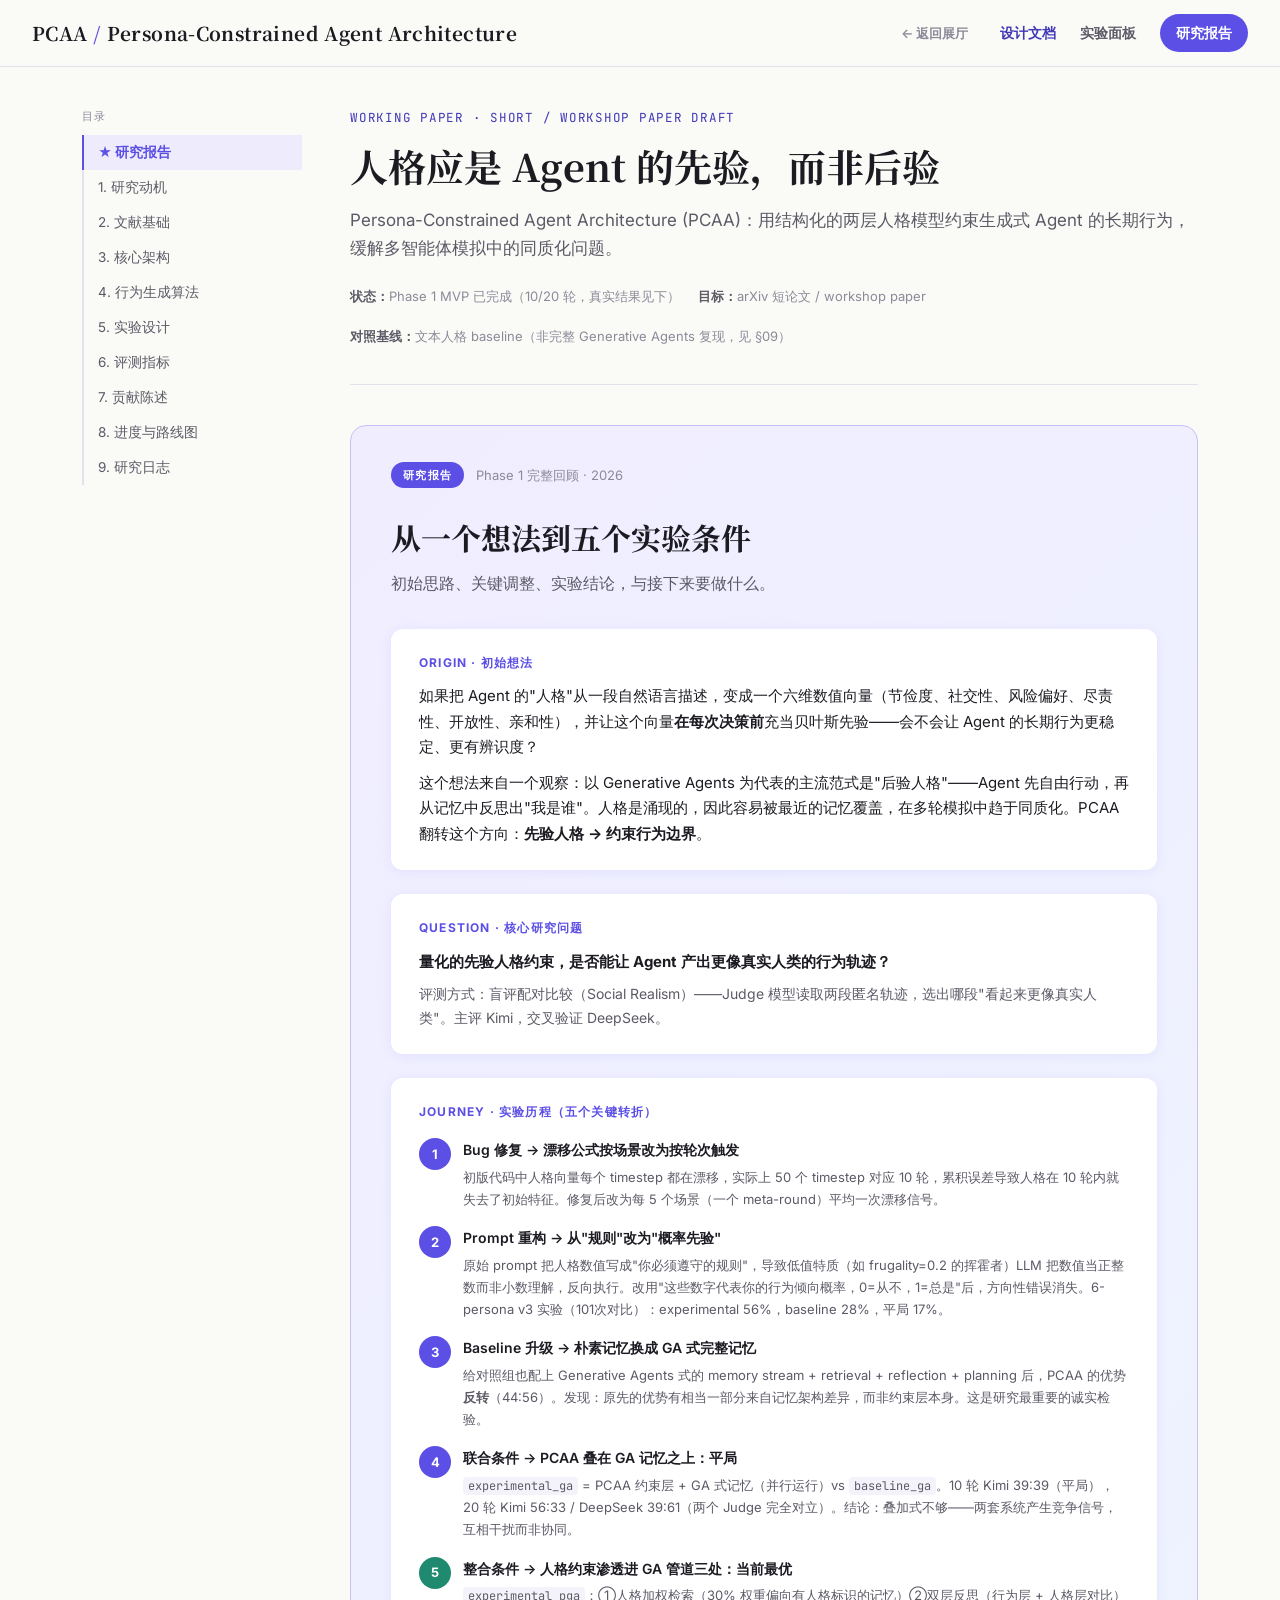
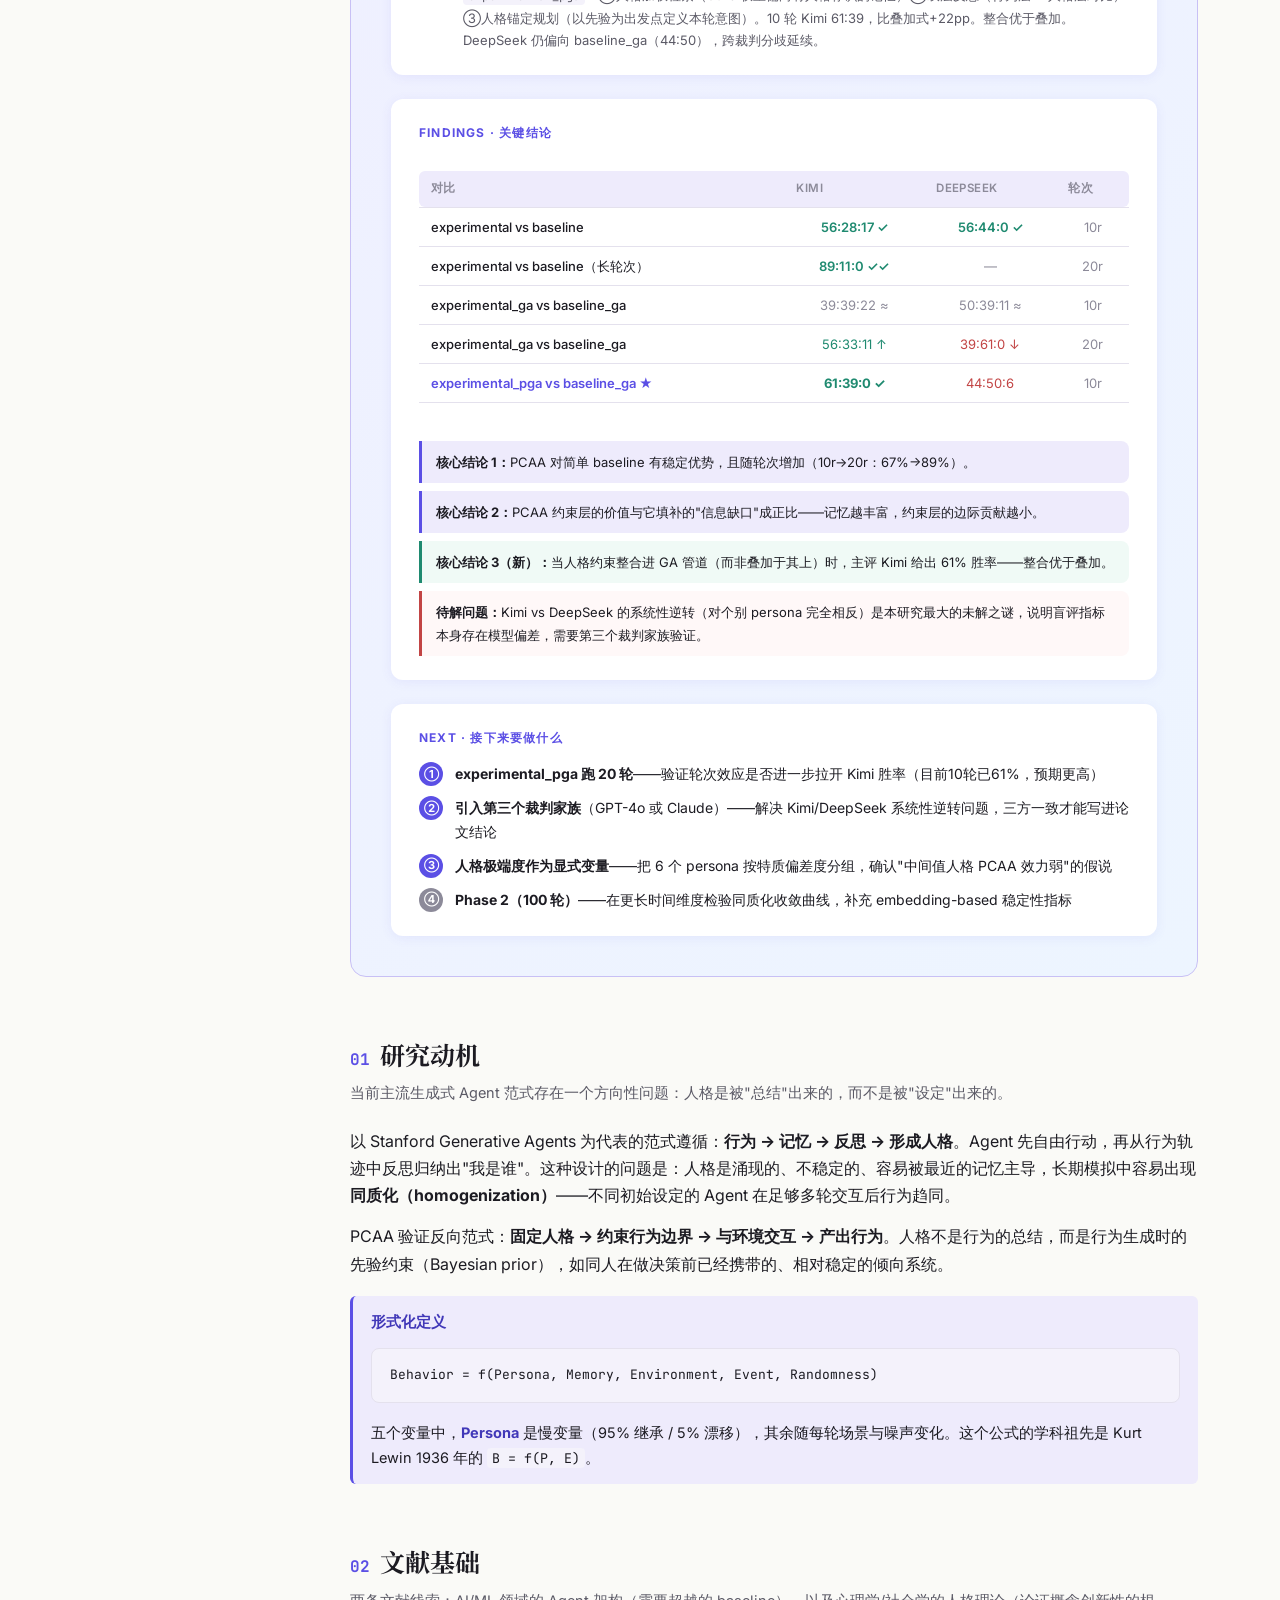
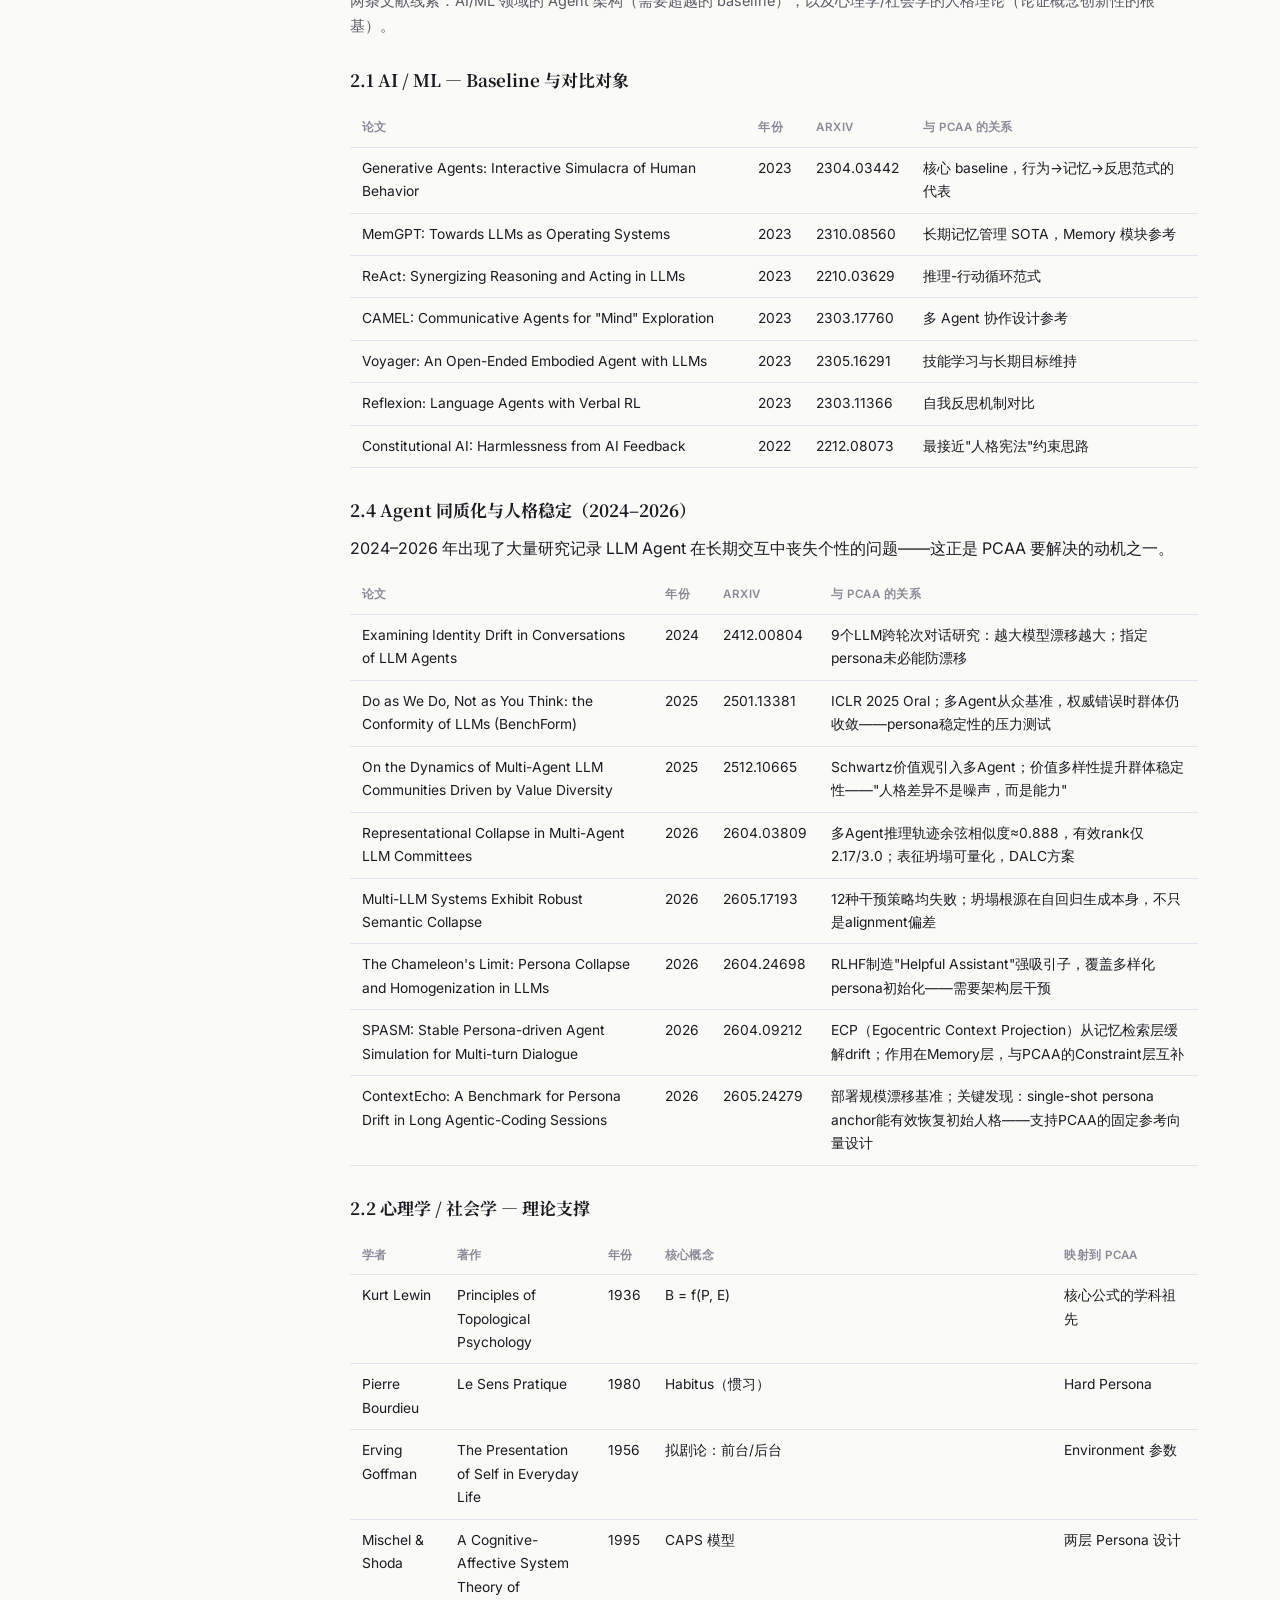
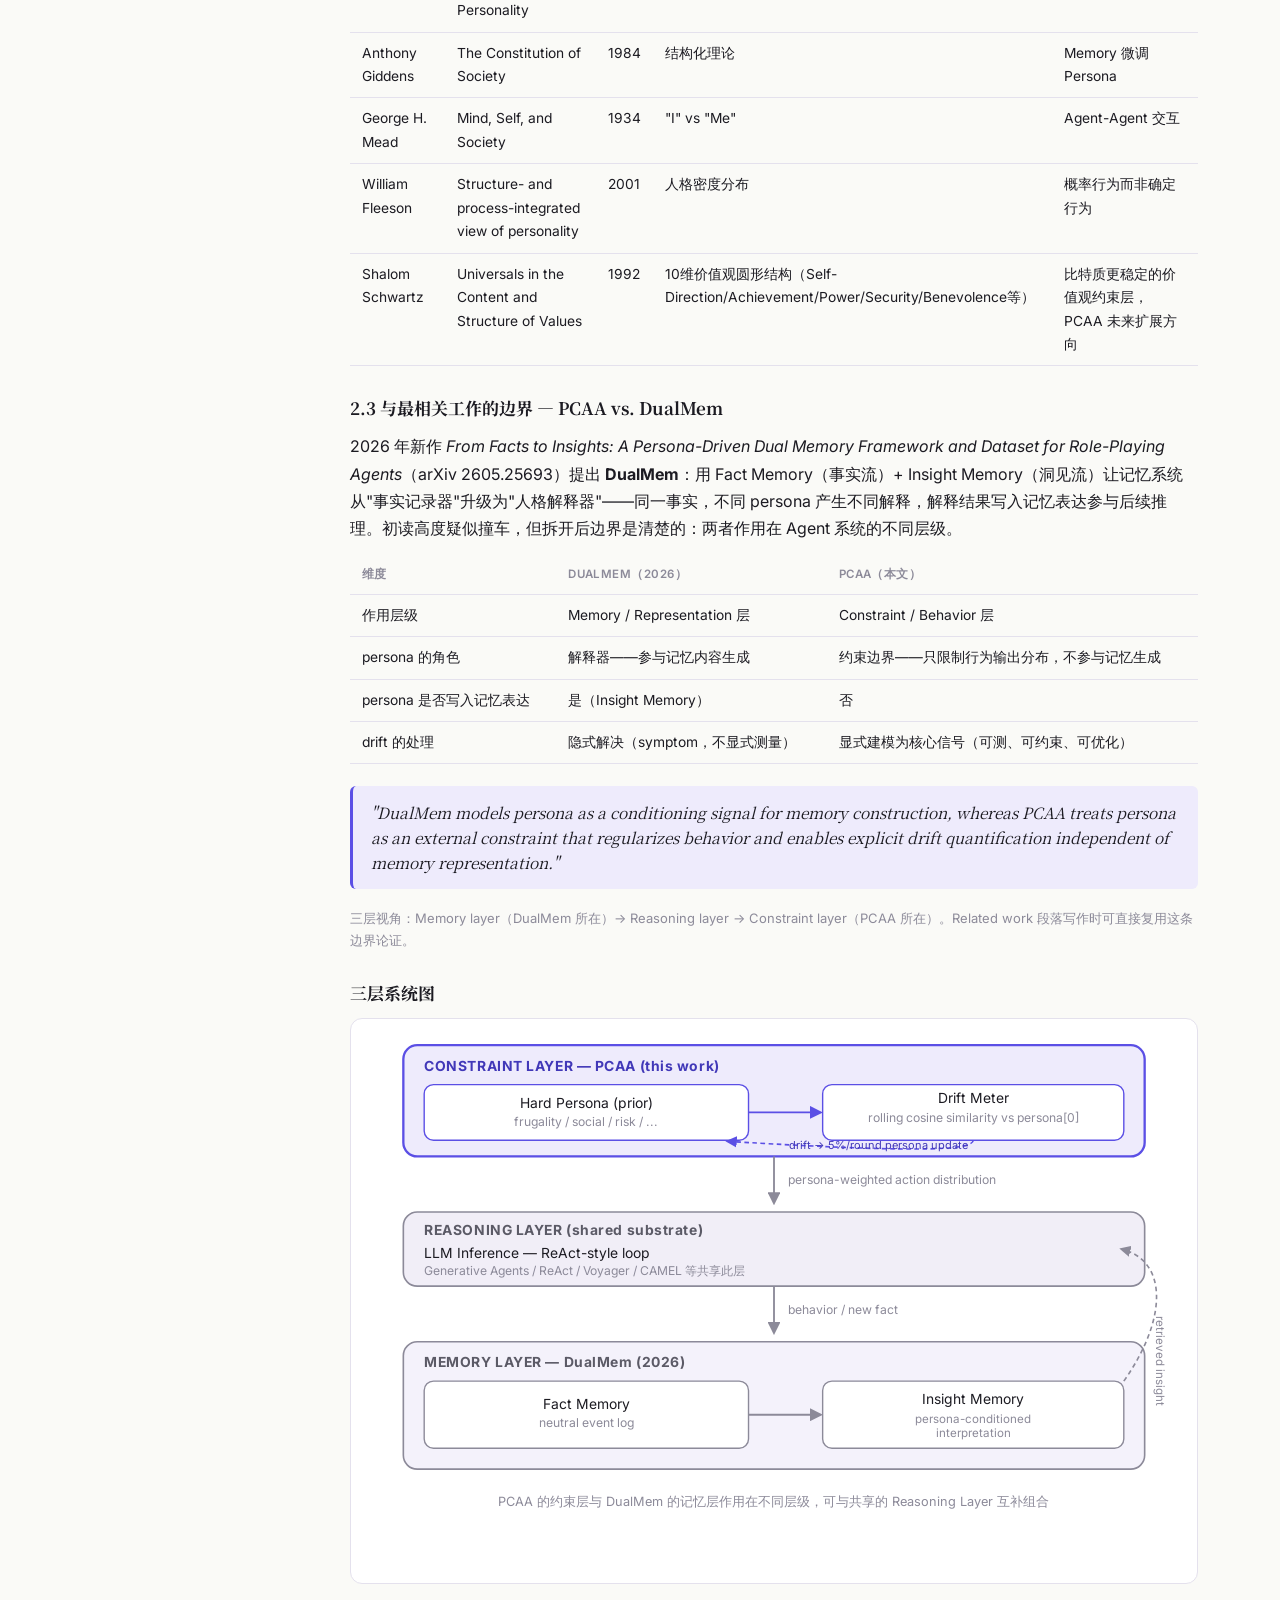
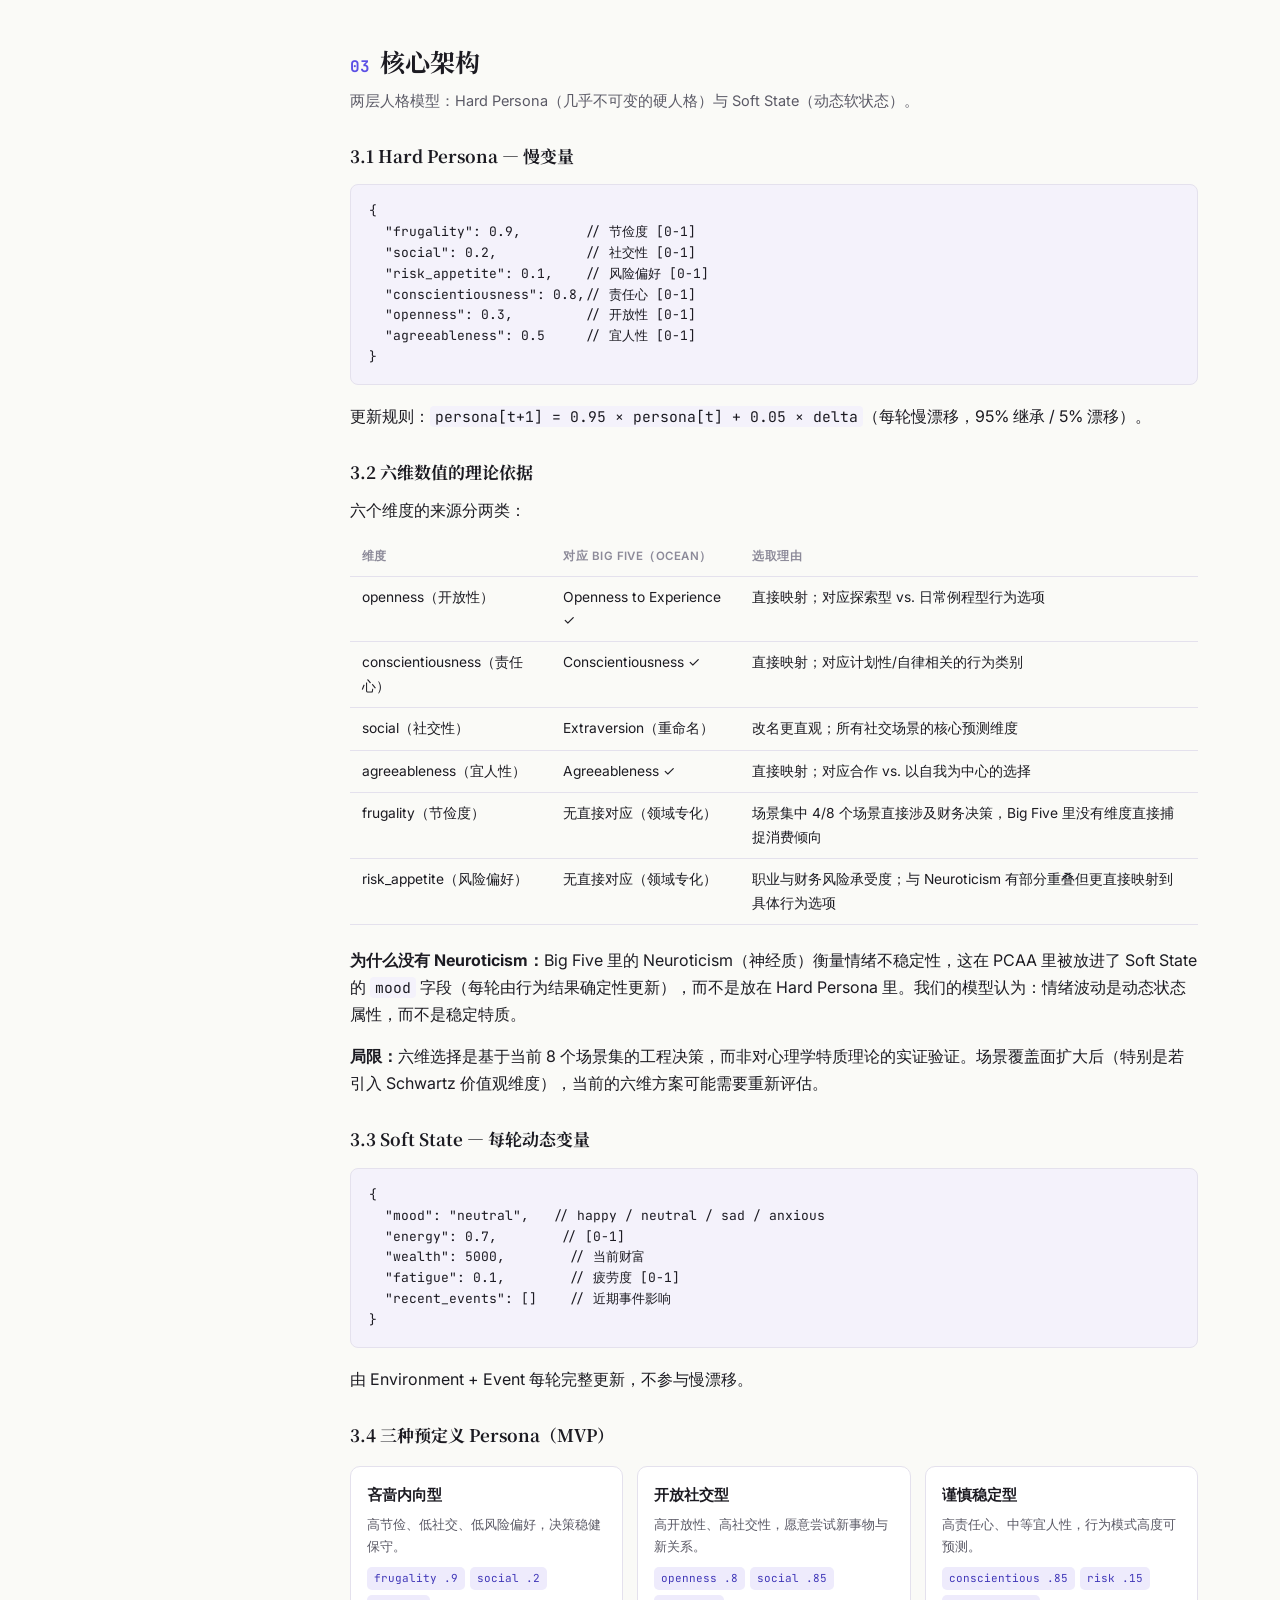
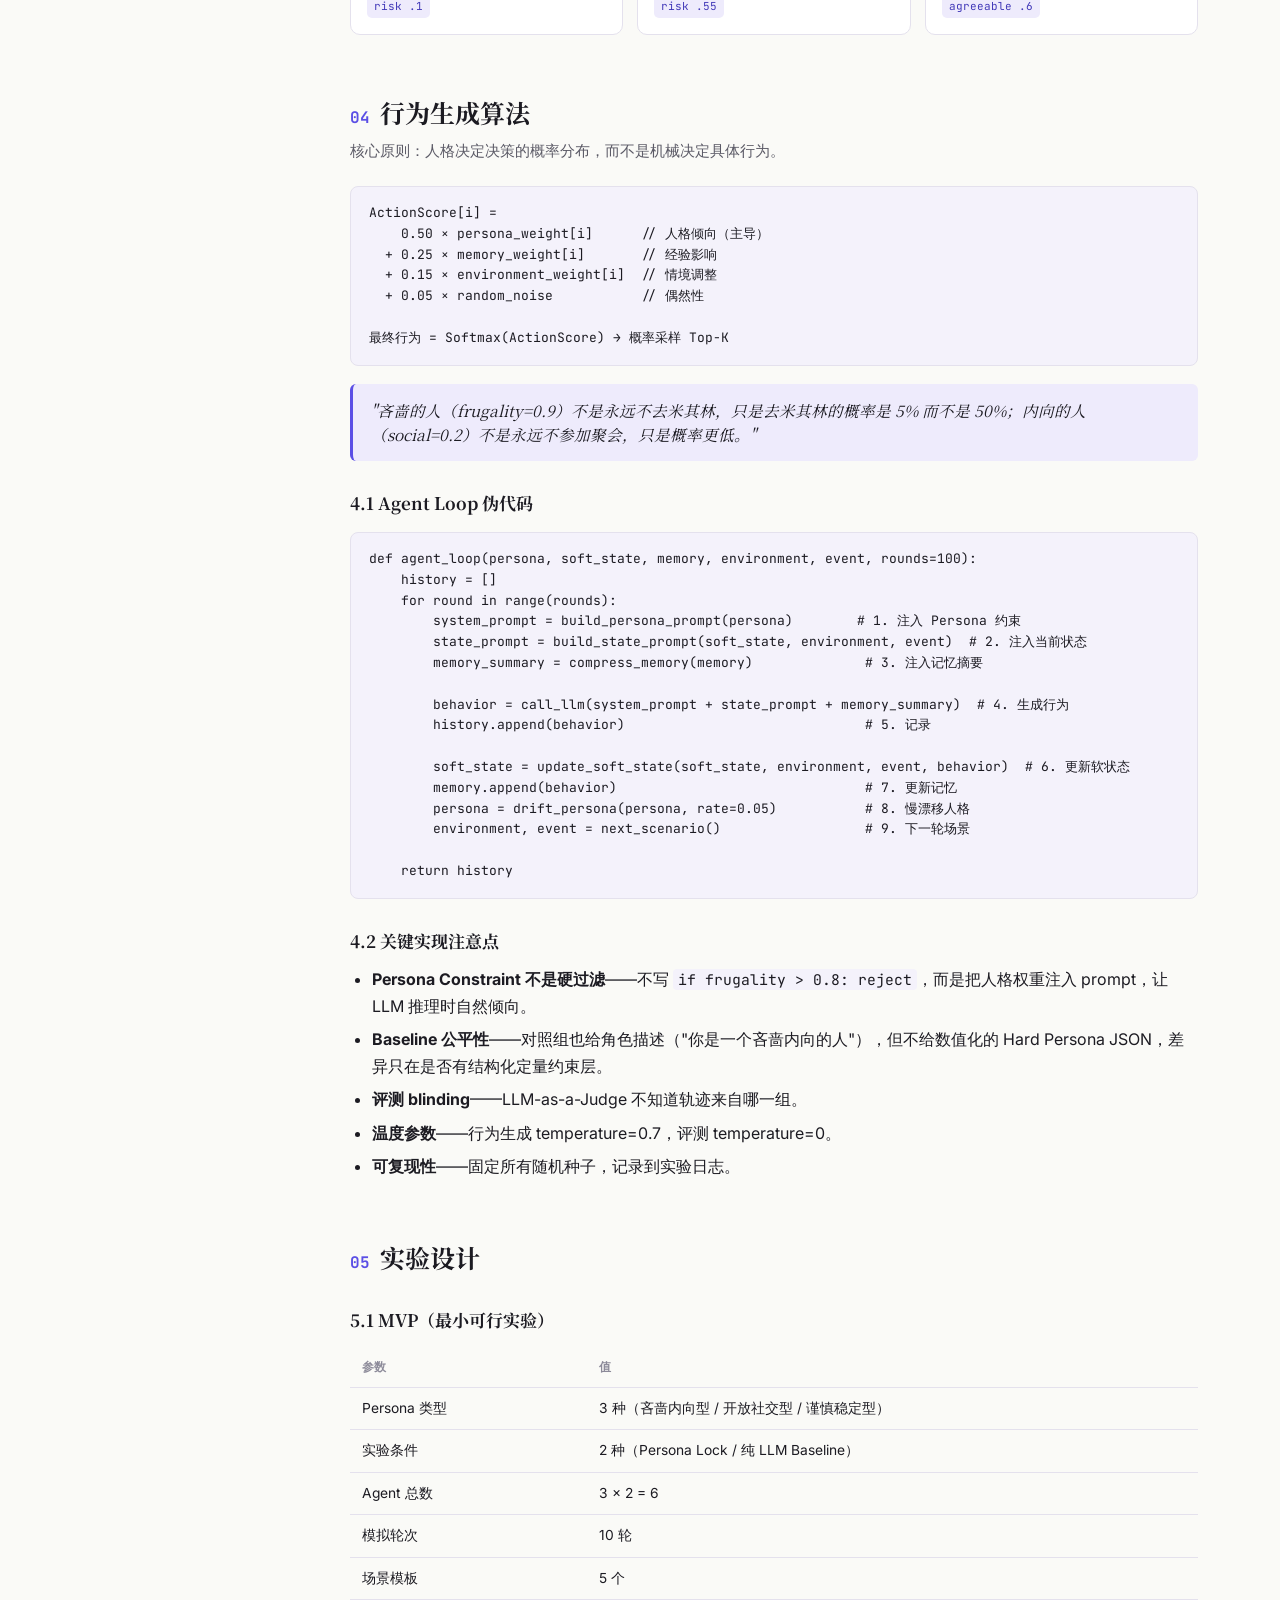
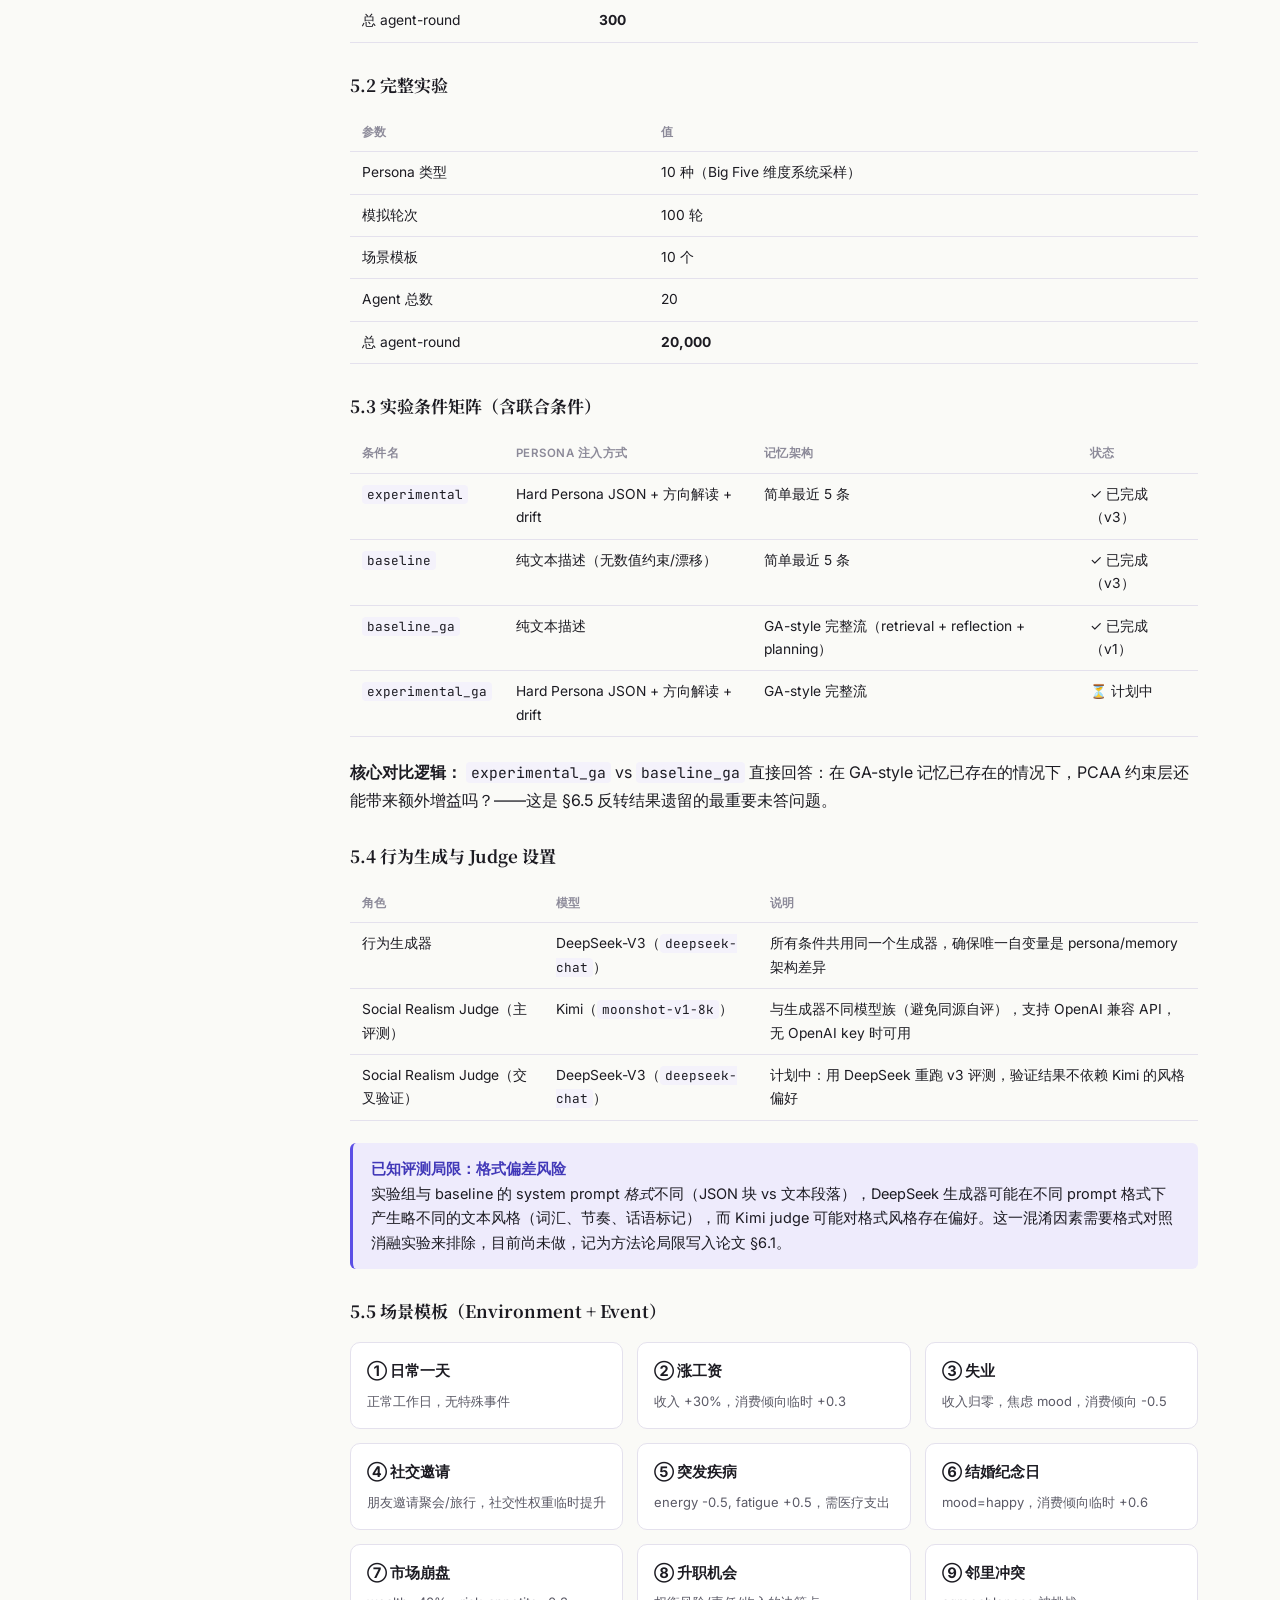
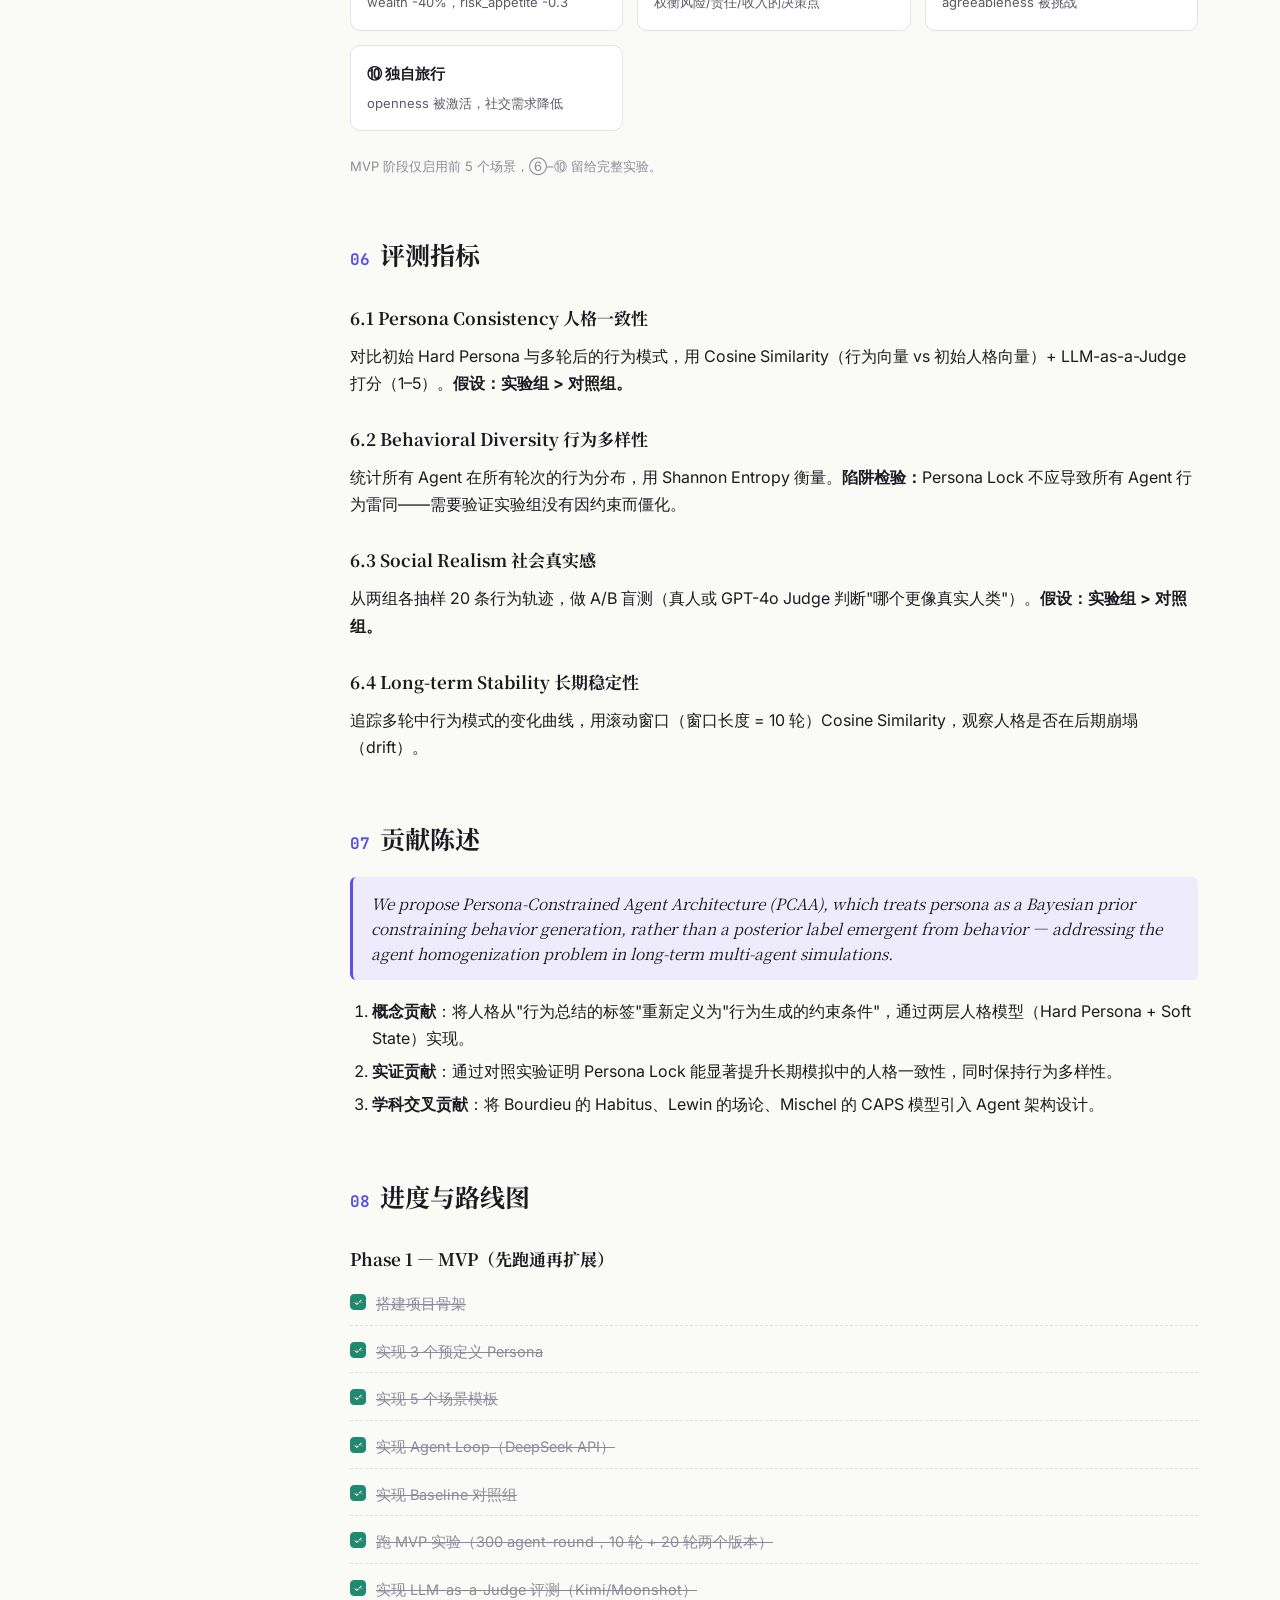
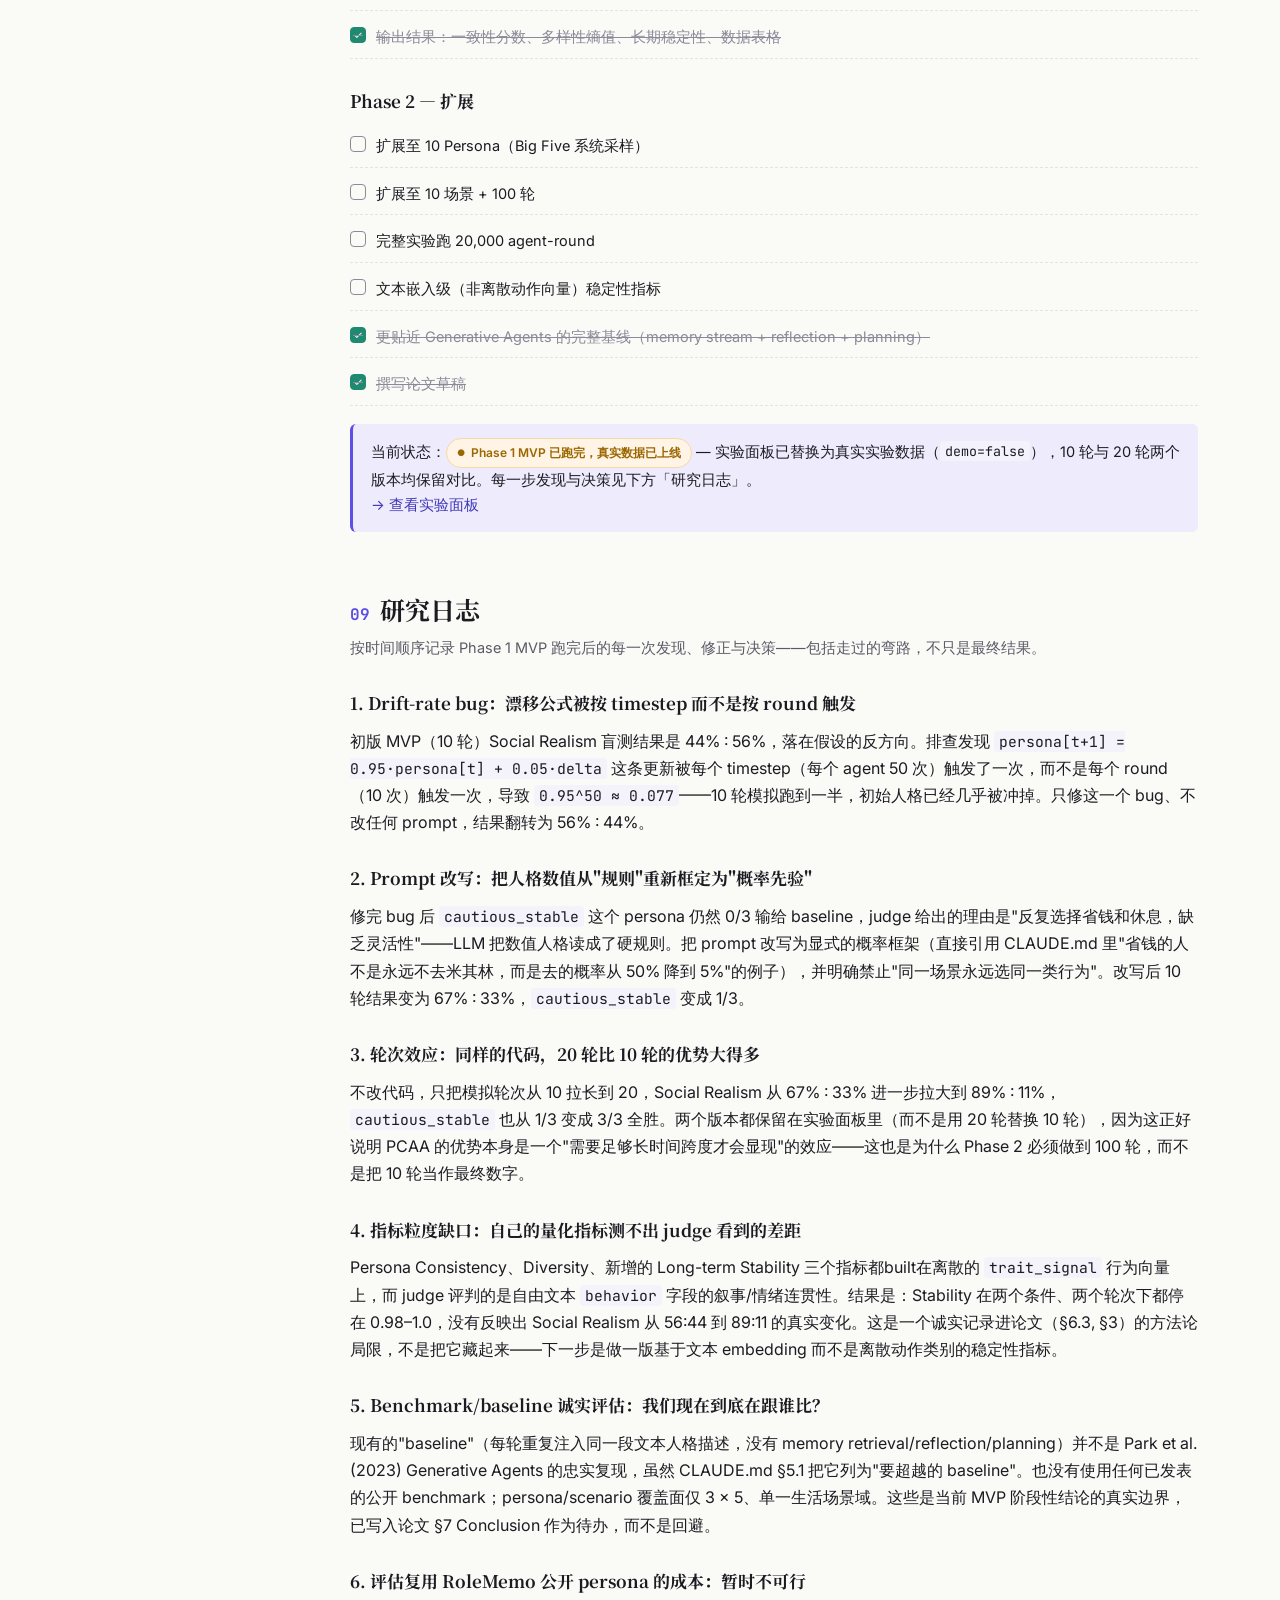
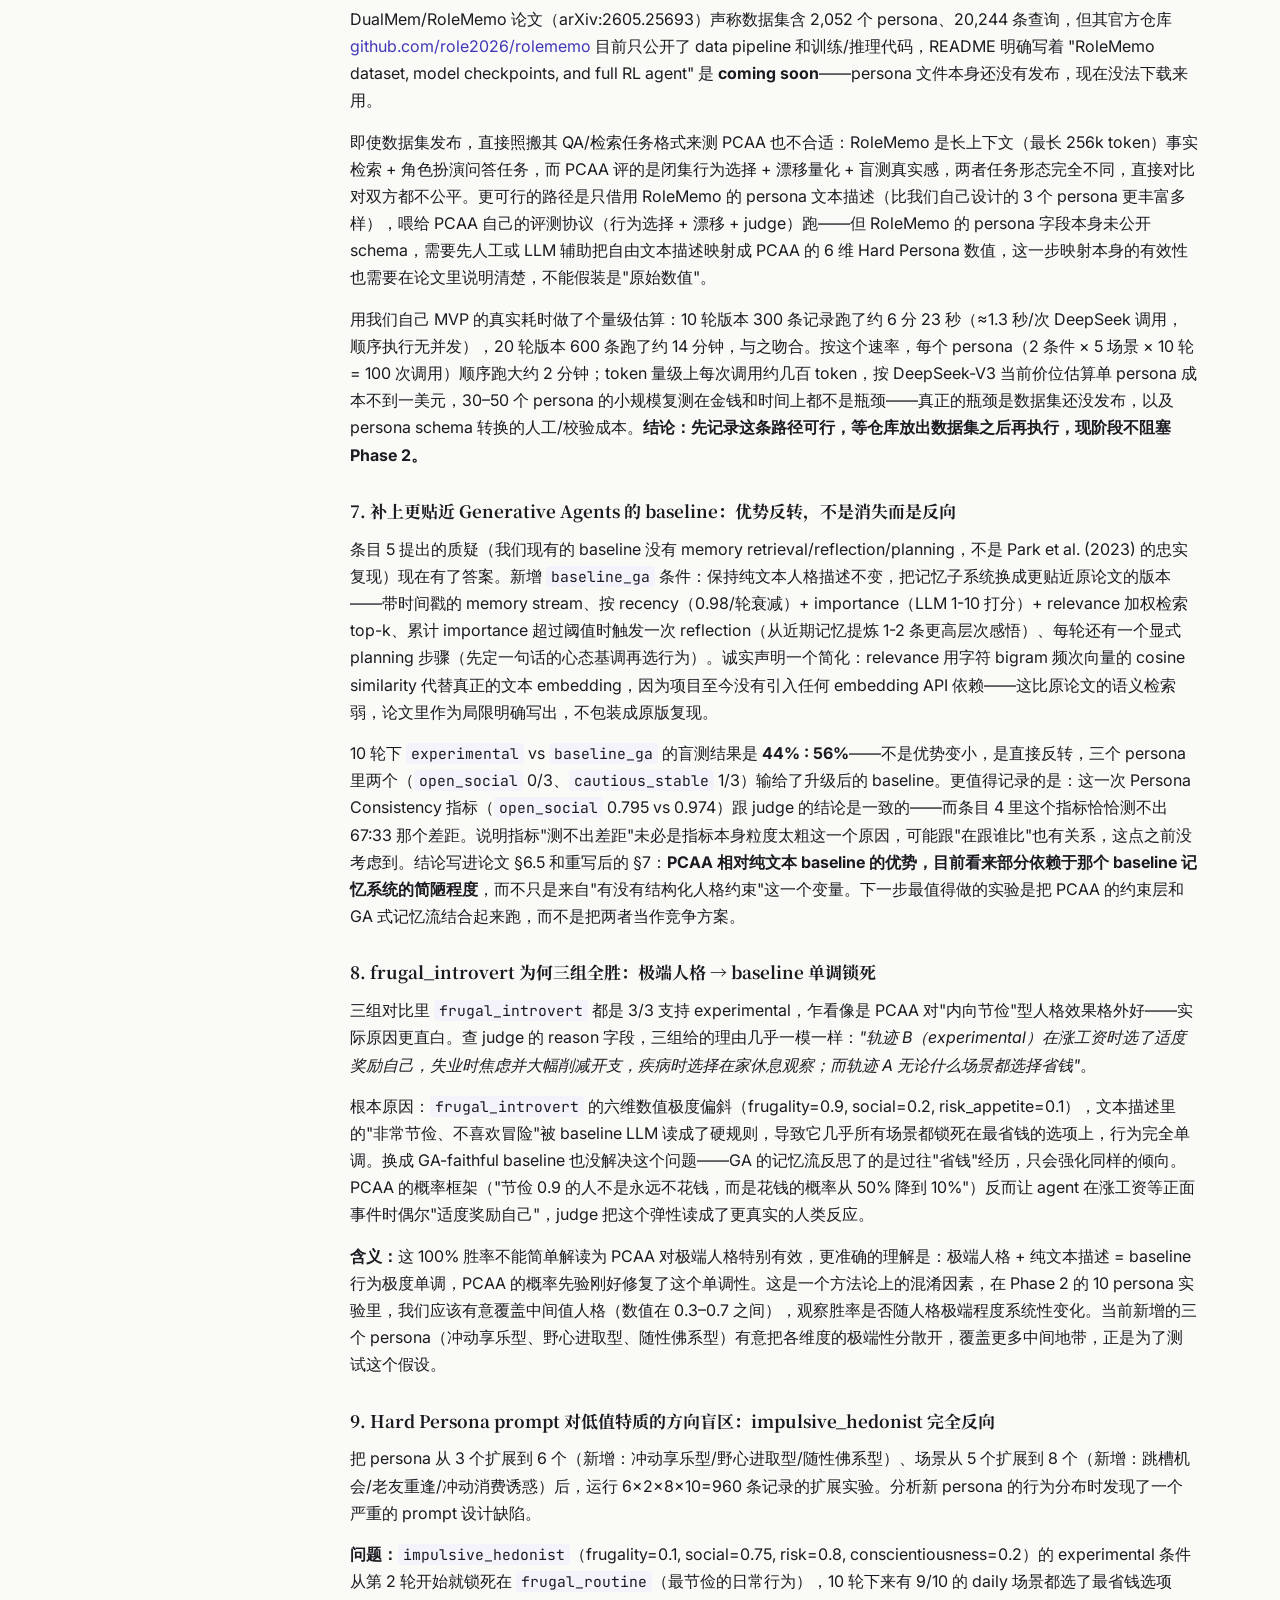
==== docs/index.html @ 226294e8 "docs: add docs/ folder for branch-based GitHub Pages deployment" ====
<!DOCTYPE html>
<html lang="zh-CN">
<head>
<meta charset="UTF-8">
<meta name="viewport" content="width=device-width, initial-scale=1.0">
<title>PCAA — Persona-Constrained Agent Architecture</title>
<link rel="preconnect" href="https://fonts.googleapis.com">
<link href="https://fonts.googleapis.com/css2?family=Noto+Serif+SC:wght@500;700&family=Inter:wght@400;500;600;700&family=JetBrains+Mono:wght@400;500&display=swap" rel="stylesheet">
<link rel="stylesheet" href="css/style.css">
</head>
<body>

<div class="topbar">
  <div class="brand">PCAA <span>/</span> Persona-Constrained Agent Architecture</div>
  <nav>
    <a href="https://carolineluu.github.io/" style="font-size:13px;color:var(--ink-faint);display:flex;align-items:center;gap:5px;margin-right:8px;">← 返回展厅</a>
    <a href="index.html" class="active">设计文档</a>
    <a href="dashboard.html">实验面板</a>
    <a href="#research-report" class="cta">研究报告</a>
  </nav>
</div>

<div class="page">
  <aside class="toc">
    <div class="toc-title">目录</div>
    <ol>
      <li><a href="#research-report" style="color:var(--accent);font-weight:600;">★ 研究报告</a></li>
      <li><a href="#motivation">1. 研究动机</a></li>
      <li><a href="#related-work">2. 文献基础</a></li>
      <li><a href="#architecture">3. 核心架构</a></li>
      <li><a href="#algorithm">4. 行为生成算法</a></li>
      <li><a href="#experiment-design">5. 实验设计</a></li>
      <li><a href="#metrics">6. 评测指标</a></li>
      <li><a href="#contributions">7. 贡献陈述</a></li>
      <li><a href="#roadmap">8. 进度与路线图</a></li>
      <li><a href="#research-log">9. 研究日志</a></li>
    </ol>
  </aside>

  <main>
    <div class="hero">
      <div class="kicker">Working Paper · Short / Workshop Paper Draft</div>
      <h1>人格应是 Agent 的先验，而非后验</h1>
      <div class="subtitle">Persona-Constrained Agent Architecture (PCAA)：用结构化的两层人格模型约束生成式 Agent 的长期行为，缓解多智能体模拟中的同质化问题。</div>
      <div class="meta">
        <span><b>状态：</b>Phase 1 MVP 已完成（10/20 轮，真实结果见下）</span>
        <span><b>目标：</b>arXiv 短论文 / workshop paper</span>
        <span><b>对照基线：</b>文本人格 baseline（非完整 Generative Agents 复现，见 §09）</span>
      </div>
    </div>

    <section class="block" id="research-report" style="background:linear-gradient(135deg,#f0edff 0%,#edf5ff 100%);border:1.5px solid #c8c0f5;border-radius:16px;padding:36px 40px 40px;">
      <div style="display:flex;align-items:center;gap:12px;margin-bottom:24px;">
        <span style="background:var(--accent);color:#fff;font-size:11px;font-weight:700;letter-spacing:.12em;padding:4px 12px;border-radius:99px;">研究报告</span>
        <span style="font-size:13px;color:var(--ink-faint);">Phase 1 完整回顾 · 2026</span>
      </div>
      <h2 style="font-family:var(--serif);font-size:clamp(22px,2.4vw,30px);margin:0 0 8px;color:var(--ink);">从一个想法到五个实验条件</h2>
      <p style="font-size:16px;color:var(--ink-soft);margin:0 0 32px;line-height:1.6;">初始思路、关键调整、实验结论，与接下来要做什么。</p>

      <div style="display:grid;gap:24px;">

        <!-- 1. 初始想法 -->
        <div style="background:#fff;border-radius:12px;padding:24px 28px;box-shadow:0 2px 12px rgba(91,79,229,.08);">
          <div style="font-size:12px;font-weight:700;letter-spacing:.1em;color:var(--accent);margin-bottom:10px;">ORIGIN · 初始想法</div>
          <p style="margin:0 0 10px;font-size:15px;">如果把 Agent 的"人格"从一段自然语言描述，变成一个六维数值向量（节俭度、社交性、风险偏好、尽责性、开放性、亲和性），并让这个向量<b>在每次决策前</b>充当贝叶斯先验——会不会让 Agent 的长期行为更稳定、更有辨识度？</p>
          <p style="margin:0;font-size:15px;">这个想法来自一个观察：以 Generative Agents 为代表的主流范式是"后验人格"——Agent 先自由行动，再从记忆中反思出"我是谁"。人格是涌现的，因此容易被最近的记忆覆盖，在多轮模拟中趋于同质化。PCAA 翻转这个方向：<b>先验人格 → 约束行为边界</b>。</p>
        </div>

        <!-- 2. 研究问题 -->
        <div style="background:#fff;border-radius:12px;padding:24px 28px;box-shadow:0 2px 12px rgba(91,79,229,.08);">
          <div style="font-size:12px;font-weight:700;letter-spacing:.1em;color:var(--accent);margin-bottom:10px;">QUESTION · 核心研究问题</div>
          <p style="margin:0 0 8px;font-size:15px;"><b>量化的先验人格约束，是否能让 Agent 产出更像真实人类的行为轨迹？</b></p>
          <p style="margin:0;font-size:14px;color:var(--ink-soft);">评测方式：盲评配对比较（Social Realism）——Judge 模型读取两段匿名轨迹，选出哪段"看起来更像真实人类"。主评 Kimi，交叉验证 DeepSeek。</p>
        </div>

        <!-- 3. 实验历程 -->
        <div style="background:#fff;border-radius:12px;padding:24px 28px;box-shadow:0 2px 12px rgba(91,79,229,.08);">
          <div style="font-size:12px;font-weight:700;letter-spacing:.1em;color:var(--accent);margin-bottom:16px;">JOURNEY · 实验历程（五个关键转折）</div>
          <div style="display:flex;flex-direction:column;gap:16px;">

            <div style="display:grid;grid-template-columns:32px 1fr;gap:12px;align-items:start;">
              <div style="width:32px;height:32px;border-radius:50%;background:var(--accent);color:#fff;display:grid;place-items:center;font-size:13px;font-weight:700;flex-shrink:0;">1</div>
              <div>
                <div style="font-weight:600;font-size:14px;margin-bottom:4px;">Bug 修复 → 漂移公式按场景改为按轮次触发</div>
                <div style="font-size:13px;color:var(--ink-soft);">初版代码中人格向量每个 timestep 都在漂移，实际上 50 个 timestep 对应 10 轮，累积误差导致人格在 10 轮内就失去了初始特征。修复后改为每 5 个场景（一个 meta-round）平均一次漂移信号。</div>
              </div>
            </div>

            <div style="display:grid;grid-template-columns:32px 1fr;gap:12px;align-items:start;">
              <div style="width:32px;height:32px;border-radius:50%;background:var(--accent);color:#fff;display:grid;place-items:center;font-size:13px;font-weight:700;flex-shrink:0;">2</div>
              <div>
                <div style="font-weight:600;font-size:14px;margin-bottom:4px;">Prompt 重构 → 从"规则"改为"概率先验"</div>
                <div style="font-size:13px;color:var(--ink-soft);">原始 prompt 把人格数值写成"你必须遵守的规则"，导致低值特质（如 frugality=0.2 的挥霍者）LLM 把数值当正整数而非小数理解，反向执行。改用"这些数字代表你的行为倾向概率，0=从不，1=总是"后，方向性错误消失。6-persona v3 实验（101次对比）：experimental 56%，baseline 28%，平局 17%。</div>
              </div>
            </div>

            <div style="display:grid;grid-template-columns:32px 1fr;gap:12px;align-items:start;">
              <div style="width:32px;height:32px;border-radius:50%;background:var(--accent);color:#fff;display:grid;place-items:center;font-size:13px;font-weight:700;flex-shrink:0;">3</div>
              <div>
                <div style="font-weight:600;font-size:14px;margin-bottom:4px;">Baseline 升级 → 朴素记忆换成 GA 式完整记忆</div>
                <div style="font-size:13px;color:var(--ink-soft);">给对照组也配上 Generative Agents 式的 memory stream + retrieval + reflection + planning 后，PCAA 的优势<b>反转</b>（44:56）。发现：原先的优势有相当一部分来自记忆架构差异，而非约束层本身。这是研究最重要的诚实检验。</div>
              </div>
            </div>

            <div style="display:grid;grid-template-columns:32px 1fr;gap:12px;align-items:start;">
              <div style="width:32px;height:32px;border-radius:50%;background:var(--accent);color:#fff;display:grid;place-items:center;font-size:13px;font-weight:700;flex-shrink:0;">4</div>
              <div>
                <div style="font-weight:600;font-size:14px;margin-bottom:4px;">联合条件 → PCAA 叠在 GA 记忆之上：平局</div>
                <div style="font-size:13px;color:var(--ink-soft);"><code>experimental_ga</code> = PCAA 约束层 + GA 式记忆（并行运行）vs <code>baseline_ga</code>。10 轮 Kimi 39:39（平局），20 轮 Kimi 56:33 / DeepSeek 39:61（两个 Judge 完全对立）。结论：叠加式不够——两套系统产生竞争信号，互相干扰而非协同。</div>
              </div>
            </div>

            <div style="display:grid;grid-template-columns:32px 1fr;gap:12px;align-items:start;">
              <div style="width:32px;height:32px;border-radius:50%;background:#1F8A70;color:#fff;display:grid;place-items:center;font-size:13px;font-weight:700;flex-shrink:0;">5</div>
              <div>
                <div style="font-weight:600;font-size:14px;margin-bottom:4px;">整合条件 → 人格约束渗透进 GA 管道三处：当前最优</div>
                <div style="font-size:13px;color:var(--ink-soft);"><code>experimental_pga</code>：①人格加权检索（30% 权重偏向有人格标识的记忆）②双层反思（行为层 + 人格层对比）③人格锚定规划（以先验为出发点定义本轮意图）。10 轮 Kimi 61:39，比叠加式+22pp。整合优于叠加。DeepSeek 仍偏向 baseline_ga（44:50），跨裁判分歧延续。</div>
              </div>
            </div>

          </div>
        </div>

        <!-- 4. 关键结论 -->
        <div style="background:#fff;border-radius:12px;padding:24px 28px;box-shadow:0 2px 12px rgba(91,79,229,.08);">
          <div style="font-size:12px;font-weight:700;letter-spacing:.1em;color:var(--accent);margin-bottom:14px;">FINDINGS · 关键结论</div>
          <div style="overflow-x:auto;">
            <table style="font-size:13px;border-collapse:collapse;width:100%;">
              <tr style="background:var(--accent-soft);">
                <th style="text-align:left;padding:8px 12px;border-radius:6px 0 0 6px;">对比</th>
                <th style="padding:8px 12px;">Kimi</th>
                <th style="padding:8px 12px;">DeepSeek</th>
                <th style="padding:8px 12px;border-radius:0 6px 6px 0;">轮次</th>
              </tr>
              <tr style="border-bottom:1px solid var(--line);">
                <td style="padding:8px 12px;font-weight:500;">experimental vs baseline</td>
                <td style="padding:8px 12px;text-align:center;color:var(--good);font-weight:600;">56:28:17 ✓</td>
                <td style="padding:8px 12px;text-align:center;color:var(--good);font-weight:600;">56:44:0 ✓</td>
                <td style="padding:8px 12px;text-align:center;color:var(--ink-faint);">10r</td>
              </tr>
              <tr style="border-bottom:1px solid var(--line);">
                <td style="padding:8px 12px;font-weight:500;">experimental vs baseline（长轮次）</td>
                <td style="padding:8px 12px;text-align:center;color:var(--good);font-weight:600;">89:11:0 ✓✓</td>
                <td style="padding:8px 12px;text-align:center;color:var(--ink-faint);">—</td>
                <td style="padding:8px 12px;text-align:center;color:var(--ink-faint);">20r</td>
              </tr>
              <tr style="border-bottom:1px solid var(--line);">
                <td style="padding:8px 12px;font-weight:500;">experimental_ga vs baseline_ga</td>
                <td style="padding:8px 12px;text-align:center;color:var(--ink-faint);">39:39:22 ≈</td>
                <td style="padding:8px 12px;text-align:center;color:var(--ink-faint);">50:39:11 ≈</td>
                <td style="padding:8px 12px;text-align:center;color:var(--ink-faint);">10r</td>
              </tr>
              <tr style="border-bottom:1px solid var(--line);">
                <td style="padding:8px 12px;font-weight:500;">experimental_ga vs baseline_ga</td>
                <td style="padding:8px 12px;text-align:center;color:var(--good);">56:33:11 ↑</td>
                <td style="padding:8px 12px;text-align:center;color:var(--bad);">39:61:0 ↓</td>
                <td style="padding:8px 12px;text-align:center;color:var(--ink-faint);">20r</td>
              </tr>
              <tr>
                <td style="padding:8px 12px;font-weight:600;color:var(--accent);">experimental_pga vs baseline_ga ★</td>
                <td style="padding:8px 12px;text-align:center;color:var(--good);font-weight:700;">61:39:0 ✓</td>
                <td style="padding:8px 12px;text-align:center;color:var(--bad);">44:50:6</td>
                <td style="padding:8px 12px;text-align:center;color:var(--ink-faint);">10r</td>
              </tr>
            </table>
          </div>
          <div style="margin-top:16px;display:grid;gap:8px;">
            <div style="font-size:13px;padding:10px 14px;background:var(--accent-soft);border-left:3px solid var(--accent);border-radius:0 8px 8px 0;"><b>核心结论 1：</b>PCAA 对简单 baseline 有稳定优势，且随轮次增加（10r→20r：67%→89%）。</div>
            <div style="font-size:13px;padding:10px 14px;background:var(--accent-soft);border-left:3px solid var(--accent);border-radius:0 8px 8px 0;"><b>核心结论 2：</b>PCAA 约束层的价值与它填补的"信息缺口"成正比——记忆越丰富，约束层的边际贡献越小。</div>
            <div style="font-size:13px;padding:10px 14px;background:#f0faf6;border-left:3px solid var(--good);border-radius:0 8px 8px 0;"><b>核心结论 3（新）：</b>当人格约束整合进 GA 管道（而非叠加于其上）时，主评 Kimi 给出 61% 胜率——整合优于叠加。</div>
            <div style="font-size:13px;padding:10px 14px;background:#fff8f8;border-left:3px solid var(--bad);border-radius:0 8px 8px 0;"><b>待解问题：</b>Kimi vs DeepSeek 的系统性逆转（对个别 persona 完全相反）是本研究最大的未解之谜，说明盲评指标本身存在模型偏差，需要第三个裁判家族验证。</div>
          </div>
        </div>

        <!-- 5. 接下来 -->
        <div style="background:#fff;border-radius:12px;padding:24px 28px;box-shadow:0 2px 12px rgba(91,79,229,.08);">
          <div style="font-size:12px;font-weight:700;letter-spacing:.1em;color:var(--accent);margin-bottom:14px;">NEXT · 接下来要做什么</div>
          <div style="display:grid;gap:10px;">
            <div style="display:flex;gap:12px;align-items:start;font-size:14px;">
              <span style="flex-shrink:0;width:24px;height:24px;border-radius:50%;background:var(--accent);color:#fff;display:grid;place-items:center;font-size:11px;font-weight:700;">①</span>
              <span><b>experimental_pga 跑 20 轮</b>——验证轮次效应是否进一步拉开 Kimi 胜率（目前10轮已61%，预期更高）</span>
            </div>
            <div style="display:flex;gap:12px;align-items:start;font-size:14px;">
              <span style="flex-shrink:0;width:24px;height:24px;border-radius:50%;background:var(--accent);color:#fff;display:grid;place-items:center;font-size:11px;font-weight:700;">②</span>
              <span><b>引入第三个裁判家族</b>（GPT-4o 或 Claude）——解决 Kimi/DeepSeek 系统性逆转问题，三方一致才能写进论文结论</span>
            </div>
            <div style="display:flex;gap:12px;align-items:start;font-size:14px;">
              <span style="flex-shrink:0;width:24px;height:24px;border-radius:50%;background:var(--accent);color:#fff;display:grid;place-items:center;font-size:11px;font-weight:700;">③</span>
              <span><b>人格极端度作为显式变量</b>——把 6 个 persona 按特质偏差度分组，确认"中间值人格 PCAA 效力弱"的假说</span>
            </div>
            <div style="display:flex;gap:12px;align-items:start;font-size:14px;">
              <span style="flex-shrink:0;width:24px;height:24px;border-radius:50%;background:var(--ink-faint);color:#fff;display:grid;place-items:center;font-size:11px;font-weight:700;">④</span>
              <span><b>Phase 2（100 轮）</b>——在更长时间维度检验同质化收敛曲线，补充 embedding-based 稳定性指标</span>
            </div>
          </div>
        </div>

      </div>
    </section>

    <section class="block" id="motivation">
      <h2><span class="num">01</span>研究动机</h2>
      <p class="lede">当前主流生成式 Agent 范式存在一个方向性问题：人格是被"总结"出来的，而不是被"设定"出来的。</p>

      <p>以 Stanford Generative Agents 为代表的范式遵循：<b>行为 → 记忆 → 反思 → 形成人格</b>。Agent 先自由行动，再从行为轨迹中反思归纳出"我是谁"。这种设计的问题是：人格是涌现的、不稳定的、容易被最近的记忆主导，长期模拟中容易出现<b>同质化（homogenization）</b>——不同初始设定的 Agent 在足够多轮交互后行为趋同。</p>

      <p>PCAA 验证反向范式：<b>固定人格 → 约束行为边界 → 与环境交互 → 产出行为</b>。人格不是行为的总结，而是行为生成时的先验约束（Bayesian prior），如同人在做决策前已经携带的、相对稳定的倾向系统。</p>

      <div class="callout">
        <b>形式化定义</b>
        <pre>Behavior = f(Persona, Memory, Environment, Event, Randomness)</pre>
        <p style="margin:0">五个变量中，<b>Persona</b> 是慢变量（95% 继承 / 5% 漂移），其余随每轮场景与噪声变化。这个公式的学科祖先是 Kurt Lewin 1936 年的 <code>B = f(P, E)</code>。</p>
      </div>
    </section>

    <section class="block" id="related-work">
      <h2><span class="num">02</span>文献基础</h2>
      <p class="lede">两条文献线索：AI/ML 领域的 Agent 架构（需要超越的 baseline），以及心理学/社会学的人格理论（论证概念创新性的根基）。</p>

      <h3>2.1 AI / ML — Baseline 与对比对象</h3>
      <table>
        <tr><th>论文</th><th>年份</th><th>arXiv</th><th>与 PCAA 的关系</th></tr>
        <tr><td>Generative Agents: Interactive Simulacra of Human Behavior</td><td>2023</td><td>2304.03442</td><td>核心 baseline，行为→记忆→反思范式的代表</td></tr>
        <tr><td>MemGPT: Towards LLMs as Operating Systems</td><td>2023</td><td>2310.08560</td><td>长期记忆管理 SOTA，Memory 模块参考</td></tr>
        <tr><td>ReAct: Synergizing Reasoning and Acting in LLMs</td><td>2023</td><td>2210.03629</td><td>推理-行动循环范式</td></tr>
        <tr><td>CAMEL: Communicative Agents for "Mind" Exploration</td><td>2023</td><td>2303.17760</td><td>多 Agent 协作设计参考</td></tr>
        <tr><td>Voyager: An Open-Ended Embodied Agent with LLMs</td><td>2023</td><td>2305.16291</td><td>技能学习与长期目标维持</td></tr>
        <tr><td>Reflexion: Language Agents with Verbal RL</td><td>2023</td><td>2303.11366</td><td>自我反思机制对比</td></tr>
        <tr><td>Constitutional AI: Harmlessness from AI Feedback</td><td>2022</td><td>2212.08073</td><td>最接近"人格宪法"约束思路</td></tr>
      </table>

      <h3>2.4 Agent 同质化与人格稳定（2024–2026）</h3>
      <p>2024–2026 年出现了大量研究记录 LLM Agent 在长期交互中丧失个性的问题——这正是 PCAA 要解决的动机之一。</p>
      <table>
        <tr><th>论文</th><th>年份</th><th>arXiv</th><th>与 PCAA 的关系</th></tr>
        <tr><td>Examining Identity Drift in Conversations of LLM Agents</td><td>2024</td><td>2412.00804</td><td>9个LLM跨轮次对话研究：越大模型漂移越大；指定persona未必能防漂移</td></tr>
        <tr><td>Do as We Do, Not as You Think: the Conformity of LLMs (BenchForm)</td><td>2025</td><td>2501.13381</td><td>ICLR 2025 Oral；多Agent从众基准，权威错误时群体仍收敛——persona稳定性的压力测试</td></tr>
        <tr><td>On the Dynamics of Multi-Agent LLM Communities Driven by Value Diversity</td><td>2025</td><td>2512.10665</td><td>Schwartz价值观引入多Agent；价值多样性提升群体稳定性——"人格差异不是噪声，而是能力"</td></tr>
        <tr><td>Representational Collapse in Multi-Agent LLM Committees</td><td>2026</td><td>2604.03809</td><td>多Agent推理轨迹余弦相似度≈0.888，有效rank仅2.17/3.0；表征坍塌可量化，DALC方案</td></tr>
        <tr><td>Multi-LLM Systems Exhibit Robust Semantic Collapse</td><td>2026</td><td>2605.17193</td><td>12种干预策略均失败；坍塌根源在自回归生成本身，不只是alignment偏差</td></tr>
        <tr><td>The Chameleon's Limit: Persona Collapse and Homogenization in LLMs</td><td>2026</td><td>2604.24698</td><td>RLHF制造"Helpful Assistant"强吸引子，覆盖多样化persona初始化——需要架构层干预</td></tr>
        <tr><td>SPASM: Stable Persona-driven Agent Simulation for Multi-turn Dialogue</td><td>2026</td><td>2604.09212</td><td>ECP（Egocentric Context Projection）从记忆检索层缓解drift；作用在Memory层，与PCAA的Constraint层互补</td></tr>
        <tr><td>ContextEcho: A Benchmark for Persona Drift in Long Agentic-Coding Sessions</td><td>2026</td><td>2605.24279</td><td>部署规模漂移基准；关键发现：single-shot persona anchor能有效恢复初始人格——支持PCAA的固定参考向量设计</td></tr>
      </table>

      <h3>2.2 心理学 / 社会学 — 理论支撑</h3>
      <table>
        <tr><th>学者</th><th>著作</th><th>年份</th><th>核心概念</th><th>映射到 PCAA</th></tr>
        <tr><td>Kurt Lewin</td><td>Principles of Topological Psychology</td><td>1936</td><td>B = f(P, E)</td><td>核心公式的学科祖先</td></tr>
        <tr><td>Pierre Bourdieu</td><td>Le Sens Pratique</td><td>1980</td><td>Habitus（惯习）</td><td>Hard Persona</td></tr>
        <tr><td>Erving Goffman</td><td>The Presentation of Self in Everyday Life</td><td>1956</td><td>拟剧论：前台/后台</td><td>Environment 参数</td></tr>
        <tr><td>Mischel &amp; Shoda</td><td>A Cognitive-Affective System Theory of Personality</td><td>1995</td><td>CAPS 模型</td><td>两层 Persona 设计</td></tr>
        <tr><td>Anthony Giddens</td><td>The Constitution of Society</td><td>1984</td><td>结构化理论</td><td>Memory 微调 Persona</td></tr>
        <tr><td>George H. Mead</td><td>Mind, Self, and Society</td><td>1934</td><td>"I" vs "Me"</td><td>Agent-Agent 交互</td></tr>
        <tr><td>William Fleeson</td><td>Structure- and process-integrated view of personality</td><td>2001</td><td>人格密度分布</td><td>概率行为而非确定行为</td></tr>
        <tr><td>Shalom Schwartz</td><td>Universals in the Content and Structure of Values</td><td>1992</td><td>10维价值观圆形结构（Self-Direction/Achievement/Power/Security/Benevolence等）</td><td>比特质更稳定的价值观约束层，PCAA 未来扩展方向</td></tr>
      </table>

      <h3>2.3 与最相关工作的边界 — PCAA vs. DualMem</h3>
      <p>2026 年新作 <i>From Facts to Insights: A Persona-Driven Dual Memory Framework and Dataset for Role-Playing Agents</i>（arXiv 2605.25693）提出 <b>DualMem</b>：用 Fact Memory（事实流）+ Insight Memory（洞见流）让记忆系统从"事实记录器"升级为"人格解释器"——同一事实，不同 persona 产生不同解释，解释结果写入记忆表达参与后续推理。初读高度疑似撞车，但拆开后边界是清楚的：两者作用在 Agent 系统的不同层级。</p>

      <table>
        <tr><th>维度</th><th>DualMem（2026）</th><th>PCAA（本文）</th></tr>
        <tr><td>作用层级</td><td>Memory / Representation 层</td><td>Constraint / Behavior 层</td></tr>
        <tr><td>persona 的角色</td><td>解释器——参与记忆内容生成</td><td>约束边界——只限制行为输出分布，不参与记忆生成</td></tr>
        <tr><td>persona 是否写入记忆表达</td><td>是（Insight Memory）</td><td>否</td></tr>
        <tr><td>drift 的处理</td><td>隐式解决（symptom，不显式测量）</td><td>显式建模为核心信号（可测、可约束、可优化）</td></tr>
      </table>

      <div class="callout quote">
        "DualMem models persona as a conditioning signal for memory construction, whereas PCAA treats persona as an external constraint that regularizes behavior and enables explicit drift quantification independent of memory representation."
      </div>
      <p style="color:var(--ink-faint); font-size:13px">三层视角：Memory layer（DualMem 所在）→ Reasoning layer → Constraint layer（PCAA 所在）。Related work 段落写作时可直接复用这条边界论证。</p>

      <h3>三层系统图</h3>
      <div style="background:var(--card); border:1px solid var(--line); border-radius:12px; padding:10px 6px;">
        <svg viewBox="0 0 720 470" style="width:100%; height:auto; display:block; font-family: var(--sans);">
          <defs>
            <marker id="arrow" viewBox="0 0 10 10" refX="8" refY="5" markerWidth="7" markerHeight="7" orient="auto-start-reverse">
              <path d="M0,0 L10,5 L0,10 z" style="fill:var(--ink-faint)"></path>
            </marker>
            <marker id="arrowAccent" viewBox="0 0 10 10" refX="8" refY="5" markerWidth="7" markerHeight="7" orient="auto-start-reverse">
              <path d="M0,0 L10,5 L0,10 z" style="fill:var(--accent)"></path>
            </marker>
          </defs>

          <!-- Constraint Layer (PCAA) -->
          <rect x="40" y="14" width="640" height="96" rx="12" style="fill:var(--accent-soft); stroke:var(--accent); stroke-width:2"></rect>
          <text x="58" y="36" style="font-size:12px; font-weight:700; fill:var(--accent-deep); letter-spacing:0.04em;">CONSTRAINT LAYER — PCAA (this work)</text>
          <rect x="58" y="48" width="280" height="48" rx="8" style="fill:var(--card); stroke:var(--accent); stroke-width:1.2"></rect>
          <text x="198" y="68" text-anchor="middle" style="font-size:12px; fill:var(--ink);">Hard Persona (prior)</text>
          <text x="198" y="84" text-anchor="middle" style="font-size:10.5px; fill:var(--ink-faint);">frugality / social / risk / ...</text>
          <rect x="402" y="48" width="260" height="48" rx="8" style="fill:var(--card); stroke:var(--accent); stroke-width:1.2"></rect>
          <text x="532" y="64" text-anchor="middle" style="font-size:12px; fill:var(--ink);">Drift Meter</text>
          <text x="532" y="80" text-anchor="middle" style="font-size:10.5px; fill:var(--ink-faint);">rolling cosine similarity vs persona[0]</text>
          <line x1="338" y1="72" x2="400" y2="72" marker-end="url(#arrowAccent)" style="stroke:var(--accent); stroke-width:1.6"></line>

          <!-- arrow down to reasoning -->
          <line x1="360" y1="110" x2="360" y2="150" marker-end="url(#arrow)" style="stroke:var(--ink-faint); stroke-width:1.6"></line>
          <text x="372" y="134" style="font-size:10.5px; fill:var(--ink-faint);">persona-weighted action distribution</text>

          <!-- Reasoning Layer -->
          <rect x="40" y="158" width="640" height="64" rx="12" style="fill:var(--bg-alt); stroke:var(--ink-faint); stroke-width:1.4; stroke-dasharray:0"></rect>
          <text x="58" y="178" style="font-size:12px; font-weight:700; fill:var(--ink-soft); letter-spacing:0.04em;">REASONING LAYER (shared substrate)</text>
          <text x="58" y="198" style="font-size:12px; fill:var(--ink);">LLM Inference — ReAct-style loop</text>
          <text x="58" y="212" style="font-size:10.5px; fill:var(--ink-faint);">Generative Agents / ReAct / Voyager / CAMEL 等共享此层</text>

          <!-- arrow down to memory -->
          <line x1="360" y1="222" x2="360" y2="262" marker-end="url(#arrow)" style="stroke:var(--ink-faint); stroke-width:1.6"></line>
          <text x="372" y="246" style="font-size:10.5px; fill:var(--ink-faint);">behavior / new fact</text>

          <!-- Memory Layer (DualMem) -->
          <rect x="40" y="270" width="640" height="110" rx="12" style="fill:var(--code-bg); stroke:var(--ink-faint); stroke-width:1.4"></rect>
          <text x="58" y="292" style="font-size:12px; font-weight:700; fill:var(--ink-soft); letter-spacing:0.04em;">MEMORY LAYER — DualMem (2026)</text>
          <rect x="58" y="304" width="280" height="58" rx="8" style="fill:var(--card); stroke:var(--ink-faint); stroke-width:1.2"></rect>
          <text x="198" y="328" text-anchor="middle" style="font-size:12px; fill:var(--ink);">Fact Memory</text>
          <text x="198" y="344" text-anchor="middle" style="font-size:10.5px; fill:var(--ink-faint);">neutral event log</text>
          <rect x="402" y="304" width="260" height="58" rx="8" style="fill:var(--card); stroke:var(--ink-faint); stroke-width:1.2"></rect>
          <text x="532" y="324" text-anchor="middle" style="font-size:12px; fill:var(--ink);">Insight Memory</text>
          <text x="532" y="340" text-anchor="middle" style="font-size:10px; fill:var(--ink-faint);">persona-conditioned</text>
          <text x="532" y="352" text-anchor="middle" style="font-size:10px; fill:var(--ink-faint);">interpretation</text>
          <line x1="338" y1="333" x2="400" y2="333" marker-end="url(#arrow)" style="stroke:var(--ink-faint); stroke-width:1.6"></line>

          <!-- feedback arrow memory -> reasoning -->
          <path d="M 662 304 C 700 250, 700 200, 660 190" style="fill:none; stroke:var(--ink-faint); stroke-width:1.4; stroke-dasharray:4,3" marker-end="url(#arrow)"></path>
          <text x="690" y="248" transform="rotate(90 690 248)" style="font-size:10px; fill:var(--ink-faint);">retrieved insight</text>

          <!-- drift feedback loop into persona (kept inside the constraint box to avoid colliding with the inter-layer arrow label) -->
          <path d="M 532 96 C 532 106, 470 106, 320 97" style="fill:none; stroke:var(--accent); stroke-width:1.4; stroke-dasharray:4,3" marker-end="url(#arrowAccent)"></path>
          <text x="450" y="104" text-anchor="middle" style="font-size:9.5px; fill:var(--accent-deep);">drift → 5%/round persona update</text>

          <!-- footer note -->
          <text x="360" y="412" text-anchor="middle" style="font-size:11px; fill:var(--ink-faint);">PCAA 的约束层与 DualMem 的记忆层作用在不同层级，可与共享的 Reasoning Layer 互补组合</text>
        </svg>
      </div>
    </section>

    <section class="block" id="architecture">
      <h2><span class="num">03</span>核心架构</h2>
      <p class="lede">两层人格模型：Hard Persona（几乎不可变的硬人格）与 Soft State（动态软状态）。</p>

      <h3>3.1 Hard Persona — 慢变量</h3>
      <pre>{
  "frugality": 0.9,        // 节俭度 [0-1]
  "social": 0.2,           // 社交性 [0-1]
  "risk_appetite": 0.1,    // 风险偏好 [0-1]
  "conscientiousness": 0.8,// 责任心 [0-1]
  "openness": 0.3,         // 开放性 [0-1]
  "agreeableness": 0.5     // 宜人性 [0-1]
}</pre>
      <p>更新规则：<code>persona[t+1] = 0.95 × persona[t] + 0.05 × delta</code>（每轮慢漂移，95% 继承 / 5% 漂移）。</p>

      <h3>3.2 六维数值的理论依据</h3>
      <p>六个维度的来源分两类：</p>
      <table>
        <tr><th>维度</th><th>对应 Big Five（OCEAN）</th><th>选取理由</th></tr>
        <tr><td>openness（开放性）</td><td>Openness to Experience ✓</td><td>直接映射；对应探索型 vs. 日常例程型行为选项</td></tr>
        <tr><td>conscientiousness（责任心）</td><td>Conscientiousness ✓</td><td>直接映射；对应计划性/自律相关的行为类别</td></tr>
        <tr><td>social（社交性）</td><td>Extraversion（重命名）</td><td>改名更直观；所有社交场景的核心预测维度</td></tr>
        <tr><td>agreeableness（宜人性）</td><td>Agreeableness ✓</td><td>直接映射；对应合作 vs. 以自我为中心的选择</td></tr>
        <tr><td>frugality（节俭度）</td><td>无直接对应（领域专化）</td><td>场景集中 4/8 个场景直接涉及财务决策，Big Five 里没有维度直接捕捉消费倾向</td></tr>
        <tr><td>risk_appetite（风险偏好）</td><td>无直接对应（领域专化）</td><td>职业与财务风险承受度；与 Neuroticism 有部分重叠但更直接映射到具体行为选项</td></tr>
      </table>
      <p><b>为什么没有 Neuroticism：</b>Big Five 里的 Neuroticism（神经质）衡量情绪不稳定性，这在 PCAA 里被放进了 Soft State 的 <code>mood</code> 字段（每轮由行为结果确定性更新），而不是放在 Hard Persona 里。我们的模型认为：情绪波动是动态状态属性，而不是稳定特质。</p>
      <p><b>局限：</b>六维选择是基于当前 8 个场景集的工程决策，而非对心理学特质理论的实证验证。场景覆盖面扩大后（特别是若引入 Schwartz 价值观维度），当前的六维方案可能需要重新评估。</p>

      <h3>3.3 Soft State — 每轮动态变量</h3>
      <pre>{
  "mood": "neutral",   // happy / neutral / sad / anxious
  "energy": 0.7,        // [0-1]
  "wealth": 5000,        // 当前财富
  "fatigue": 0.1,        // 疲劳度 [0-1]
  "recent_events": []    // 近期事件影响
}</pre>
      <p>由 Environment + Event 每轮完整更新，不参与慢漂移。</p>

      <h3>3.4 三种预定义 Persona（MVP）</h3>
      <div class="card-grid">
        <div class="card">
          <h4>吝啬内向型</h4>
          <p>高节俭、低社交、低风险偏好，决策稳健保守。</p>
          <div class="traits"><span class="tag">frugality .9</span><span class="tag">social .2</span><span class="tag">risk .1</span></div>
        </div>
        <div class="card">
          <h4>开放社交型</h4>
          <p>高开放性、高社交性，愿意尝试新事物与新关系。</p>
          <div class="traits"><span class="tag">openness .8</span><span class="tag">social .85</span><span class="tag">risk .55</span></div>
        </div>
        <div class="card">
          <h4>谨慎稳定型</h4>
          <p>高责任心、中等宜人性，行为模式高度可预测。</p>
          <div class="traits"><span class="tag">conscientious .85</span><span class="tag">risk .15</span><span class="tag">agreeable .6</span></div>
        </div>
      </div>
    </section>

    <section class="block" id="algorithm">
      <h2><span class="num">04</span>行为生成算法</h2>
      <p class="lede">核心原则：人格决定决策的概率分布，而不是机械决定具体行为。</p>

      <pre>ActionScore[i] =
    0.50 × persona_weight[i]      // 人格倾向（主导）
  + 0.25 × memory_weight[i]       // 经验影响
  + 0.15 × environment_weight[i]  // 情境调整
  + 0.05 × random_noise           // 偶然性

最终行为 = Softmax(ActionScore) → 概率采样 Top-K</pre>

      <div class="callout quote">
        "吝啬的人（frugality=0.9）不是永远不去米其林，只是去米其林的概率是 5% 而不是 50%；内向的人（social=0.2）不是永远不参加聚会，只是概率更低。"
      </div>

      <h3>4.1 Agent Loop 伪代码</h3>
      <pre>def agent_loop(persona, soft_state, memory, environment, event, rounds=100):
    history = []
    for round in range(rounds):
        system_prompt = build_persona_prompt(persona)        # 1. 注入 Persona 约束
        state_prompt = build_state_prompt(soft_state, environment, event)  # 2. 注入当前状态
        memory_summary = compress_memory(memory)              # 3. 注入记忆摘要

        behavior = call_llm(system_prompt + state_prompt + memory_summary)  # 4. 生成行为
        history.append(behavior)                              # 5. 记录

        soft_state = update_soft_state(soft_state, environment, event, behavior)  # 6. 更新软状态
        memory.append(behavior)                               # 7. 更新记忆
        persona = drift_persona(persona, rate=0.05)           # 8. 慢漂移人格
        environment, event = next_scenario()                  # 9. 下一轮场景

    return history</pre>

      <h3>4.2 关键实现注意点</h3>
      <ul>
        <li><b>Persona Constraint 不是硬过滤</b>——不写 <code>if frugality &gt; 0.8: reject</code>，而是把人格权重注入 prompt，让 LLM 推理时自然倾向。</li>
        <li><b>Baseline 公平性</b>——对照组也给角色描述（"你是一个吝啬内向的人"），但不给数值化的 Hard Persona JSON，差异只在是否有结构化定量约束层。</li>
        <li><b>评测 blinding</b>——LLM-as-a-Judge 不知道轨迹来自哪一组。</li>
        <li><b>温度参数</b>——行为生成 temperature=0.7，评测 temperature=0。</li>
        <li><b>可复现性</b>——固定所有随机种子，记录到实验日志。</li>
      </ul>
    </section>

    <section class="block" id="experiment-design">
      <h2><span class="num">05</span>实验设计</h2>

      <h3>5.1 MVP（最小可行实验）</h3>
      <table>
        <tr><th>参数</th><th>值</th></tr>
        <tr><td>Persona 类型</td><td>3 种（吝啬内向型 / 开放社交型 / 谨慎稳定型）</td></tr>
        <tr><td>实验条件</td><td>2 种（Persona Lock / 纯 LLM Baseline）</td></tr>
        <tr><td>Agent 总数</td><td>3 × 2 = 6</td></tr>
        <tr><td>模拟轮次</td><td>10 轮</td></tr>
        <tr><td>场景模板</td><td>5 个</td></tr>
        <tr><td>总 agent-round</td><td><b>300</b></td></tr>
      </table>

      <h3>5.2 完整实验</h3>
      <table>
        <tr><th>参数</th><th>值</th></tr>
        <tr><td>Persona 类型</td><td>10 种（Big Five 维度系统采样）</td></tr>
        <tr><td>模拟轮次</td><td>100 轮</td></tr>
        <tr><td>场景模板</td><td>10 个</td></tr>
        <tr><td>Agent 总数</td><td>20</td></tr>
        <tr><td>总 agent-round</td><td><b>20,000</b></td></tr>
      </table>

      <h3>5.3 实验条件矩阵（含联合条件）</h3>
      <table>
        <tr><th>条件名</th><th>Persona 注入方式</th><th>记忆架构</th><th>状态</th></tr>
        <tr><td><code>experimental</code></td><td>Hard Persona JSON + 方向解读 + drift</td><td>简单最近 5 条</td><td>✓ 已完成（v3）</td></tr>
        <tr><td><code>baseline</code></td><td>纯文本描述（无数值约束/漂移）</td><td>简单最近 5 条</td><td>✓ 已完成（v3）</td></tr>
        <tr><td><code>baseline_ga</code></td><td>纯文本描述</td><td>GA-style 完整流（retrieval + reflection + planning）</td><td>✓ 已完成（v1）</td></tr>
        <tr><td><code>experimental_ga</code></td><td>Hard Persona JSON + 方向解读 + drift</td><td>GA-style 完整流</td><td>⏳ 计划中</td></tr>
      </table>
      <p><b>核心对比逻辑：</b> <code>experimental_ga</code> vs <code>baseline_ga</code> 直接回答：在 GA-style 记忆已存在的情况下，PCAA 约束层还能带来额外增益吗？——这是 §6.5 反转结果遗留的最重要未答问题。</p>

      <h3>5.4 行为生成与 Judge 设置</h3>
      <table>
        <tr><th>角色</th><th>模型</th><th>说明</th></tr>
        <tr><td>行为生成器</td><td>DeepSeek-V3（<code>deepseek-chat</code>）</td><td>所有条件共用同一个生成器，确保唯一自变量是 persona/memory 架构差异</td></tr>
        <tr><td>Social Realism Judge（主评测）</td><td>Kimi（<code>moonshot-v1-8k</code>）</td><td>与生成器不同模型族（避免同源自评），支持 OpenAI 兼容 API，无 OpenAI key 时可用</td></tr>
        <tr><td>Social Realism Judge（交叉验证）</td><td>DeepSeek-V3（<code>deepseek-chat</code>）</td><td>计划中：用 DeepSeek 重跑 v3 评测，验证结果不依赖 Kimi 的风格偏好</td></tr>
      </table>
      <div class="callout">
        <b>已知评测局限：格式偏差风险</b><br>
        实验组与 baseline 的 system prompt <em>格式</em>不同（JSON 块 vs 文本段落），DeepSeek 生成器可能在不同 prompt 格式下产生略不同的文本风格（词汇、节奏、话语标记），而 Kimi judge 可能对格式风格存在偏好。这一混淆因素需要格式对照消融实验来排除，目前尚未做，记为方法论局限写入论文 §6.1。
      </div>

      <h3>5.5 场景模板（Environment + Event）</h3>
      <div class="card-grid">
        <div class="card"><h4>① 日常一天</h4><p>正常工作日，无特殊事件</p></div>
        <div class="card"><h4>② 涨工资</h4><p>收入 +30%，消费倾向临时 +0.3</p></div>
        <div class="card"><h4>③ 失业</h4><p>收入归零，焦虑 mood，消费倾向 -0.5</p></div>
        <div class="card"><h4>④ 社交邀请</h4><p>朋友邀请聚会/旅行，社交性权重临时提升</p></div>
        <div class="card"><h4>⑤ 突发疾病</h4><p>energy -0.5, fatigue +0.5，需医疗支出</p></div>
        <div class="card"><h4>⑥ 结婚纪念日</h4><p>mood=happy，消费倾向临时 +0.6</p></div>
        <div class="card"><h4>⑦ 市场崩盘</h4><p>wealth -40%，risk_appetite -0.3</p></div>
        <div class="card"><h4>⑧ 升职机会</h4><p>权衡风险/责任/收入的决策点</p></div>
        <div class="card"><h4>⑨ 邻里冲突</h4><p>agreeableness 被挑战</p></div>
        <div class="card"><h4>⑩ 独自旅行</h4><p>openness 被激活，社交需求降低</p></div>
      </div>
      <p style="color:var(--ink-faint); font-size:13px">MVP 阶段仅启用前 5 个场景，⑥–⑩ 留给完整实验。</p>
    </section>

    <section class="block" id="metrics">
      <h2><span class="num">06</span>评测指标</h2>

      <h3>6.1 Persona Consistency 人格一致性</h3>
      <p>对比初始 Hard Persona 与多轮后的行为模式，用 Cosine Similarity（行为向量 vs 初始人格向量）+ LLM-as-a-Judge 打分（1–5）。<b>假设：实验组 &gt; 对照组。</b></p>

      <h3>6.2 Behavioral Diversity 行为多样性</h3>
      <p>统计所有 Agent 在所有轮次的行为分布，用 Shannon Entropy 衡量。<b>陷阱检验：</b>Persona Lock 不应导致所有 Agent 行为雷同——需要验证实验组没有因约束而僵化。</p>

      <h3>6.3 Social Realism 社会真实感</h3>
      <p>从两组各抽样 20 条行为轨迹，做 A/B 盲测（真人或 GPT-4o Judge 判断"哪个更像真实人类"）。<b>假设：实验组 &gt; 对照组。</b></p>

      <h3>6.4 Long-term Stability 长期稳定性</h3>
      <p>追踪多轮中行为模式的变化曲线，用滚动窗口（窗口长度 = 10 轮）Cosine Similarity，观察人格是否在后期崩塌（drift）。</p>
    </section>

    <section class="block" id="contributions">
      <h2><span class="num">07</span>贡献陈述</h2>
      <div class="callout quote">
        We propose Persona-Constrained Agent Architecture (PCAA), which treats persona as a Bayesian prior constraining behavior generation, rather than a posterior label emergent from behavior — addressing the agent homogenization problem in long-term multi-agent simulations.
      </div>
      <ol>
        <li><b>概念贡献</b>：将人格从"行为总结的标签"重新定义为"行为生成的约束条件"，通过两层人格模型（Hard Persona + Soft State）实现。</li>
        <li><b>实证贡献</b>：通过对照实验证明 Persona Lock 能显著提升长期模拟中的人格一致性，同时保持行为多样性。</li>
        <li><b>学科交叉贡献</b>：将 Bourdieu 的 Habitus、Lewin 的场论、Mischel 的 CAPS 模型引入 Agent 架构设计。</li>
      </ol>
    </section>

    <section class="block" id="roadmap">
      <h2><span class="num">08</span>进度与路线图</h2>

      <h3>Phase 1 — MVP（先跑通再扩展）</h3>
      <ul class="checklist">
        <li class="done"><span class="box"></span><span>搭建项目骨架</span></li>
        <li class="done"><span class="box"></span><span>实现 3 个预定义 Persona</span></li>
        <li class="done"><span class="box"></span><span>实现 5 个场景模板</span></li>
        <li class="done"><span class="box"></span><span>实现 Agent Loop（DeepSeek API）</span></li>
        <li class="done"><span class="box"></span><span>实现 Baseline 对照组</span></li>
        <li class="done"><span class="box"></span><span>跑 MVP 实验（300 agent-round，10 轮 + 20 轮两个版本）</span></li>
        <li class="done"><span class="box"></span><span>实现 LLM-as-a-Judge 评测（Kimi/Moonshot）</span></li>
        <li class="done"><span class="box"></span><span>输出结果：一致性分数、多样性熵值、长期稳定性、数据表格</span></li>
      </ul>

      <h3>Phase 2 — 扩展</h3>
      <ul class="checklist">
        <li><span class="box"></span><span>扩展至 10 Persona（Big Five 系统采样）</span></li>
        <li><span class="box"></span><span>扩展至 10 场景 + 100 轮</span></li>
        <li><span class="box"></span><span>完整实验跑 20,000 agent-round</span></li>
        <li><span class="box"></span><span>文本嵌入级（非离散动作向量）稳定性指标</span></li>
        <li class="done"><span class="box"></span><span>更贴近 Generative Agents 的完整基线（memory stream + reflection + planning）</span></li>
        <li class="done"><span class="box"></span><span>撰写论文草稿</span></li>
      </ul>

      <div class="callout">
        当前状态：<span class="status-pill dot">Phase 1 MVP 已跑完，真实数据已上线</span> — 实验面板已替换为真实实验数据（<code>demo=false</code>），10 轮与 20 轮两个版本均保留对比。每一步发现与决策见下方「研究日志」。
        <br><a href="dashboard.html">→ 查看实验面板</a>
      </div>
    </section>

    <section class="block" id="research-log">
      <h2><span class="num">09</span>研究日志</h2>
      <p class="lede">按时间顺序记录 Phase 1 MVP 跑完后的每一次发现、修正与决策——包括走过的弯路，不只是最终结果。</p>

      <h3>1. Drift-rate bug：漂移公式被按 timestep 而不是按 round 触发</h3>
      <p>初版 MVP（10 轮）Social Realism 盲测结果是 44% : 56%，落在假设的反方向。排查发现 <code>persona[t+1] = 0.95·persona[t] + 0.05·delta</code> 这条更新被每个 timestep（每个 agent 50 次）触发了一次，而不是每个 round（10 次）触发一次，导致 <code>0.95^50 ≈ 0.077</code>——10 轮模拟跑到一半，初始人格已经几乎被冲掉。只修这一个 bug、不改任何 prompt，结果翻转为 56% : 44%。</p>

      <h3>2. Prompt 改写：把人格数值从"规则"重新框定为"概率先验"</h3>
      <p>修完 bug 后 <code>cautious_stable</code> 这个 persona 仍然 0/3 输给 baseline，judge 给出的理由是"反复选择省钱和休息，缺乏灵活性"——LLM 把数值人格读成了硬规则。把 prompt 改写为显式的概率框架（直接引用 CLAUDE.md 里"省钱的人不是永远不去米其林，而是去的概率从 50% 降到 5%"的例子），并明确禁止"同一场景永远选同一类行为"。改写后 10 轮结果变为 67% : 33%，<code>cautious_stable</code> 变成 1/3。</p>

      <h3>3. 轮次效应：同样的代码，20 轮比 10 轮的优势大得多</h3>
      <p>不改代码，只把模拟轮次从 10 拉长到 20，Social Realism 从 67% : 33% 进一步拉大到 89% : 11%，<code>cautious_stable</code> 也从 1/3 变成 3/3 全胜。两个版本都保留在实验面板里（而不是用 20 轮替换 10 轮），因为这正好说明 PCAA 的优势本身是一个"需要足够长时间跨度才会显现"的效应——这也是为什么 Phase 2 必须做到 100 轮，而不是把 10 轮当作最终数字。</p>

      <h3>4. 指标粒度缺口：自己的量化指标测不出 judge 看到的差距</h3>
      <p>Persona Consistency、Diversity、新增的 Long-term Stability 三个指标都built在离散的 <code>trait_signal</code> 行为向量上，而 judge 评判的是自由文本 <code>behavior</code> 字段的叙事/情绪连贯性。结果是：Stability 在两个条件、两个轮次下都停在 0.98–1.0，没有反映出 Social Realism 从 56:44 到 89:11 的真实变化。这是一个诚实记录进论文（§6.3, §3）的方法论局限，不是把它藏起来——下一步是做一版基于文本 embedding 而不是离散动作类别的稳定性指标。</p>

      <h3>5. Benchmark/baseline 诚实评估：我们现在到底在跟谁比？</h3>
      <p>现有的"baseline"（每轮重复注入同一段文本人格描述，没有 memory retrieval/reflection/planning）并不是 Park et al. (2023) Generative Agents 的忠实复现，虽然 CLAUDE.md §5.1 把它列为"要超越的 baseline"。也没有使用任何已发表的公开 benchmark；persona/scenario 覆盖面仅 3 × 5、单一生活场景域。这些是当前 MVP 阶段性结论的真实边界，已写入论文 §7 Conclusion 作为待办，而不是回避。</p>

      <h3>6. 评估复用 RoleMemo 公开 persona 的成本：暂时不可行</h3>
      <p>DualMem/RoleMemo 论文（arXiv:2605.25693）声称数据集含 2,052 个 persona、20,244 条查询，但其官方仓库 <a href="https://github.com/role2026/rolememo" target="_blank" rel="noopener">github.com/role2026/rolememo</a> 目前只公开了 data pipeline 和训练/推理代码，README 明确写着 "RoleMemo dataset, model checkpoints, and full RL agent" 是 <b>coming soon</b>——persona 文件本身还没有发布，现在没法下载来用。</p>
      <p>即使数据集发布，直接照搬其 QA/检索任务格式来测 PCAA 也不合适：RoleMemo 是长上下文（最长 256k token）事实检索 + 角色扮演问答任务，而 PCAA 评的是闭集行为选择 + 漂移量化 + 盲测真实感，两者任务形态完全不同，直接对比对双方都不公平。更可行的路径是只借用 RoleMemo 的 persona 文本描述（比我们自己设计的 3 个 persona 更丰富多样），喂给 PCAA 自己的评测协议（行为选择 + 漂移 + judge）跑——但 RoleMemo 的 persona 字段本身未公开 schema，需要先人工或 LLM 辅助把自由文本描述映射成 PCAA 的 6 维 Hard Persona 数值，这一步映射本身的有效性也需要在论文里说明清楚，不能假装是"原始数值"。</p>
      <p>用我们自己 MVP 的真实耗时做了个量级估算：10 轮版本 300 条记录跑了约 6 分 23 秒（≈1.3 秒/次 DeepSeek 调用，顺序执行无并发），20 轮版本 600 条跑了约 14 分钟，与之吻合。按这个速率，每个 persona（2 条件 × 5 场景 × 10 轮 = 100 次调用）顺序跑大约 2 分钟；token 量级上每次调用约几百 token，按 DeepSeek-V3 当前价位估算单 persona 成本不到一美元，30–50 个 persona 的小规模复测在金钱和时间上都不是瓶颈——真正的瓶颈是数据集还没发布，以及 persona schema 转换的人工/校验成本。<b>结论：先记录这条路径可行，等仓库放出数据集之后再执行，现阶段不阻塞 Phase 2。</b></p>

      <h3>7. 补上更贴近 Generative Agents 的 baseline：优势反转，不是消失而是反向</h3>
      <p>条目 5 提出的质疑（我们现有的 baseline 没有 memory retrieval/reflection/planning，不是 Park et al. (2023) 的忠实复现）现在有了答案。新增 <code>baseline_ga</code> 条件：保持纯文本人格描述不变，把记忆子系统换成更贴近原论文的版本——带时间戳的 memory stream、按 recency（0.98/轮衰减）+ importance（LLM 1-10 打分）+ relevance 加权检索 top-k、累计 importance 超过阈值时触发一次 reflection（从近期记忆提炼 1-2 条更高层次感悟）、每轮还有一个显式 planning 步骤（先定一句话的心态基调再选行为）。诚实声明一个简化：relevance 用字符 bigram 频次向量的 cosine similarity 代替真正的文本 embedding，因为项目至今没有引入任何 embedding API 依赖——这比原论文的语义检索弱，论文里作为局限明确写出，不包装成原版复现。</p>
      <p>10 轮下 <code>experimental</code> vs <code>baseline_ga</code> 的盲测结果是 <b>44% : 56%</b>——不是优势变小，是直接反转，三个 persona 里两个（<code>open_social</code> 0/3、<code>cautious_stable</code> 1/3）输给了升级后的 baseline。更值得记录的是：这一次 Persona Consistency 指标（<code>open_social</code> 0.795 vs 0.974）跟 judge 的结论是一致的——而条目 4 里这个指标恰恰测不出 67:33 那个差距。说明指标"测不出差距"未必是指标本身粒度太粗这一个原因，可能跟"在跟谁比"也有关系，这点之前没考虑到。结论写进论文 §6.5 和重写后的 §7：<b>PCAA 相对纯文本 baseline 的优势，目前看来部分依赖于那个 baseline 记忆系统的简陋程度</b>，而不只是来自"有没有结构化人格约束"这一个变量。下一步最值得做的实验是把 PCAA 的约束层和 GA 式记忆流结合起来跑，而不是把两者当作竞争方案。</p>
      <h3>8. frugal_introvert 为何三组全胜：极端人格 → baseline 单调锁死</h3>
      <p>三组对比里 <code>frugal_introvert</code> 都是 3/3 支持 experimental，乍看像是 PCAA 对"内向节俭"型人格效果格外好——实际原因更直白。查 judge 的 reason 字段，三组给的理由几乎一模一样：<em>"轨迹 B（experimental）在涨工资时选了适度奖励自己，失业时焦虑并大幅削减开支，疾病时选择在家休息观察；而轨迹 A 无论什么场景都选择省钱"</em>。</p>
      <p>根本原因：<code>frugal_introvert</code> 的六维数值极度偏斜（frugality=0.9, social=0.2, risk_appetite=0.1），文本描述里的"非常节俭、不喜欢冒险"被 baseline LLM 读成了硬规则，导致它几乎所有场景都锁死在最省钱的选项上，行为完全单调。换成 GA-faithful baseline 也没解决这个问题——GA 的记忆流反思了的是过往"省钱"经历，只会强化同样的倾向。PCAA 的概率框架（"节俭 0.9 的人不是永远不花钱，而是花钱的概率从 50% 降到 10%"）反而让 agent 在涨工资等正面事件时偶尔"适度奖励自己"，judge 把这个弹性读成了更真实的人类反应。</p>
      <p><b>含义：</b>这 100% 胜率不能简单解读为 PCAA 对极端人格特别有效，更准确的理解是：极端人格 + 纯文本描述 = baseline 行为极度单调，PCAA 的概率先验刚好修复了这个单调性。这是一个方法论上的混淆因素，在 Phase 2 的 10 persona 实验里，我们应该有意覆盖中间值人格（数值在 0.3–0.7 之间），观察胜率是否随人格极端程度系统性变化。当前新增的三个 persona（冲动享乐型、野心进取型、随性佛系型）有意把各维度的极端性分散开，覆盖更多中间地带，正是为了测试这个假设。</p>
      <h3>9. Hard Persona prompt 对低值特质的方向盲区：impulsive_hedonist 完全反向</h3>
      <p>把 persona 从 3 个扩展到 6 个（新增：冲动享乐型/野心进取型/随性佛系型）、场景从 5 个扩展到 8 个（新增：跳槽机会/老友重逢/冲动消费诱惑）后，运行 6×2×8×10=960 条记录的扩展实验。分析新 persona 的行为分布时发现了一个严重的 prompt 设计缺陷。</p>
      <p><b>问题：</b><code>impulsive_hedonist</code>（frugality=0.1, social=0.75, risk=0.8, conscientiousness=0.2）的 experimental 条件从第 2 轮开始就锁死在 <code>frugal_routine</code>（最节俭的日常行为），10 轮下来有 9/10 的 daily 场景都选了最省钱选项——而 baseline 的行为恰恰相反，正确地表现出大量消费和社交行为（spend_celebration×10、buy_now×10、accept_enthusiastic×9）。对比漂移轨迹：frugality 从 0.1 漂移到 0.268，risk 从 0.8 降到 0.597——两轮"错误行为"之后的 persona drift 就形成了正反馈循环，越来越保守。</p>
      <p><b>根本原因：</b>原来的 Hard Persona prompt 格式只用"frugality 很高的人去米其林概率降到 5%"做例子，没有明确说明低值的含义——LLM 把 frugality=0.1 读成"你有一点节俭倾向（10% 节俭）"，而不是"你极度倾向消费（节俭倾向仅 10%）"。这是一个特质命名方向和数值解读之间的混淆：特质名本身是正向的（高值=更节俭），但 LLM 需要自己推断低值意味着什么，而它往往推断错了。</p>
      <p><b>修复（已实施）：</b>在 <code>build_persona_block()</code> 里增加每个维度的显式倾向解读，为每个数值直接生成自然语言说明：frugality=0.1 现在会显示"强烈偏向[极度爱消费/大方花钱，不在乎节省]（0.10，极低）"，而不是只给一个裸数字。这对极高值 persona 影响不大（frugal_introvert 的高值本来就容易被正确理解），但对低值 persona（冲动享乐型/随性佛系型）是关键修复。</p>
      <p><b>含义（写入论文 §6.6）：</b>PCAA 的 Hard Persona 格式对"极高值特质"工作良好（frugal_introvert 三组全胜，且 §8 分析表明是 baseline 单调导致的优势），但对"极低值特质"存在方向盲区——LLM 不会自动把"特质值很低"翻译成"该特质的反方向行为"。这是数值型人格约束相比纯文本描述的一个已知局限，需要通过增加方向性语言解读来弥补，而不能假设 LLM 能正确推断所有数值方向。</p>

      <h3>10. 理论定位升级：PCAA 在 2024–2026 研究谱系中的位置，以及核心研究问题的厘清</h3>
      <p>借助对 2024–2026 Agent 趋同文献的系统梳理，厘清了 PCAA 的理论定位，并最终提炼出一个统一的研究问题。</p>
      <p><b>研究谱系：</b>现有工作沿着一条从"发现问题"到"工程缓解"的路径演进——Choi et al. (2024) 记录了跨模型的 identity drift；BenchForm (2025) 发现多Agent系统中的从众压力；Huang et al. (2025) 证明 Schwartz 价值多样性能抵抗趋同；2026 年多篇论文（SPASM、ContextEcho、Representational Collapse）开始在不同层面（记忆层、表征层）提出缓解方案。PCAA 的定位不是"又一种减少 drift 的工程方案"，而是给这个问题提供一个显式可测量的约束层——漂移不再是需要事后检测的副作用，而是在架构设计时就被建模为第一类信号。</p>
      <p><b>核心研究问题（写入论文 §1 Introduction）：</b> <em>Can LLM agents maintain a stable identity while remaining socially adaptive?</em> 这也是 Mischel &amp; Shoda (1995) CAPS 理论在 Agent 世界里的重现：特质稳定但情境敏感。PCAA 是这个问题的第一步近似答案——以特质先验约束行为分布，而非把人格当作记忆的副产品。</p>
      <p><b>Persona vs. Identity 的边界：</b>AI 领域常说 Persona，但社会学里 Persona ≠ Identity。Persona 是外显角色；Identity 是稳定自我 + 社会角色 + 价值系统 + 生命叙事。PCAA 当前实现的是 trait constraint + behavior generation + drift measurement，严格说是在 Persona 层工作。因此论文不改名为 ICAA，但在叙述框架里引入 Identity 的理论层，写作策略是：<em>"PCAA: a persona-based approximation toward stable agent identity"</em>。</p>
      <p><b>ContextEcho 关键发现与 PCAA 的对应：</b>ContextEcho 发现"一次性 persona anchor"（会话中途重新注入初始人格描述）能显著恢复已漂移的模型人格，这在实验上支持了 PCAA 的核心设计——<code>persona[0]</code> 向量作为不变参考点（而不是让人格随记忆自由更新）是一个load-bearing机制，不只是工程细节。</p>
      <p><b>未来方向：</b>Schwartz Values 作为比 Big Five 更稳定的约束层（价值观变化比特质变化更慢）是 PCAA 自然的扩展方向，即在现有 6 维 trait 向量之上增加一个 Schwartz 价值观向量，形成 Trait Layer + Value Layer 的双层约束。Huang et al. (2025) 已经证明价值多样性有实质效果，可以作为这条路线的实验参照。</p>

      <h3>11. v3 6-persona 实验结果：prompt 方向修复有效，发现新问题——中间值人格 PCAA 效力下降</h3>
      <p>在修复 Hard Persona prompt 方向盲区（条目 9）后，重跑 6 persona × 8 场景 × 10 轮实验（<code>results/mvp_run_v3.jsonl</code>，960 条），并完成 Social Realism 盲测（Kimi/Moonshot judge，<code>results/social_realism_v3.json</code>）。</p>
      <p><b>总体结果：</b>56% experimental / 28% baseline / 17% tie（共 101 次对比）。决出胜负的里 67% 支持 PCAA，与 3-persona 10 轮时的 67:33 高度一致——说明扩展到 6 个 persona 后整体优势结构稳定。</p>
      <table>
        <tr><th>Persona</th><th>Exp 胜</th><th>Base 胜</th><th>平局</th><th>结论</th></tr>
        <tr><td>impulsive_hedonist（冲动享乐型）</td><td>3</td><td>0</td><td>0</td><td>✓✓ prompt 修复有效：v2 完全反向，v3 3/3 全胜</td></tr>
        <tr><td>frugal_introvert（吝啬内向型）</td><td>2</td><td>0</td><td>1</td><td>✓ 稳健</td></tr>
        <tr><td>open_social（开放社交型）</td><td>2</td><td>1</td><td>0</td><td>✓</td></tr>
        <tr><td>ambitious_achiever（野心进取型）</td><td>2</td><td>1</td><td>0</td><td>✓ 新 persona，正常表现</td></tr>
        <tr><td>cautious_stable（谨慎稳健型）</td><td>1</td><td>0</td><td>2</td><td>△ 平局居多，PCAA 略优但不决定性</td></tr>
        <tr><td>easygoing_drifter（随性佛系型）</td><td>0</td><td>3</td><td>0</td><td>✗ 新问题：全部输给 baseline</td></tr>
      </table>
      <p><b>easygoing_drifter 失效根因：</b>该 persona 的 trait 数值高度集中在中间区间（frugality=0.45, social=0.55, risk=0.5, conscientiousness=0.15, openness=0.8, agreeableness=0.7）——除 conscientiousness 和 openness 外大多数维度接近 0.5。当 trait 值接近均匀分布时，PCAA 的概率先验几乎不给出方向性推力，agent 行为由 LLM 自身默认倾向主导；反而是 baseline 的纯文本描述（"你是个随性佛系的人"）给了 agent 更一致的性格定位。这揭示了 PCAA 的一个结构性局限：<b>先验约束对极端值人格最有效，对中间值人格效力递减</b>——因为中间值对应的概率分布最接近均匀，等于没有约束。</p>
      <p><b>含义（写入论文 §6.7）：</b>PCAA 的有效性与 persona 的"极端程度"（deviation from 0.5）正相关。对于有强烈特征偏向的人格（冲动享乐型、吝啬内向型），概率先验给出明确方向，能跑赢纯文本描述；对于"佛系"型（大多数 trait 接近中间），概率先验退化为近似均匀分布，反而不如一段有叙事性格的文字有效。这暗示 PCAA 在设计 persona 时应该有意避免多维度同时取中间值——或者为中间值情况开发一套补充的文本描述激活机制。</p>

      <h3>12. 双 judge 交叉验证：DeepSeek 独立评测复现 56% experimental 优势，消除单一 judge 偏差疑虑</h3>
      <p>§6.1 已记录一个方法论风险：实验组（experimental）和对照组（baseline）的 system prompt 格式不同——experimental 是结构化 JSON block + 编号方向标签，baseline 是自由文本段落。Kimi judge 的风格偏好可能被这种格式差异混淆，而不是真正响应"哪段轨迹更像真实人类"。为此，用 <b>DeepSeek-chat（deepseek-chat）</b>作为第二个 judge，在完全相同的盲测协议下（条件标签去除、呈现顺序随机打乱）对同一份 v3 数据（<code>mvp_run_v3.jsonl</code>）独立重跑 Social Realism 评测。</p>
      <p><b>总体结果对比：</b></p>
      <table>
        <tr><th>Judge</th><th>模型</th><th>Experimental 胜</th><th>Baseline 胜</th><th>平局</th></tr>
        <tr><td>Kimi（主评）</td><td>moonshot-v1-8k</td><td><b>56%</b></td><td>28%</td><td>17%</td></tr>
        <tr><td>DeepSeek（交叉验证）</td><td>deepseek-chat</td><td><b>56%</b></td><td>44%</td><td>0%</td></tr>
      </table>
      <p><b>方向一致：</b>两个来自不同公司/不同模型家族的 judge 均独立给出 56% experimental 优势——说明该结论不是 Kimi 的风格偏好，而是可跨 judge 复现的信号。特别注意：行为生成器本身用的是 DeepSeek，所以 DeepSeek 作为 judge 可能反而存在自评偏差（偏向自己模型生成的格式）；但 experimental 的胜率仍是 56%，说明即使在最不利的交叉条件下结论仍站得住。</p>
      <p><b>平局分布差异：</b>DeepSeek 平局率为 0%（Kimi 17%），说明 DeepSeek 倾向于给出更果断的判断而不是留平局；Kimi 的平局被 DeepSeek 基本判给了 baseline，使 baseline 胜率从 28% 升至 44%。这是两个 judge 之间的裁判风格差异，不改变方向结论。</p>
      <p><b>逐 persona 交叉对比：</b></p>
      <table>
        <tr><th>Persona</th><th>Kimi（exp/base/tie）</th><th>DeepSeek（exp/base/tie）</th><th>说明</th></tr>
        <tr><td>ambitious_achiever</td><td>2/1/0</td><td>2/1/0</td><td>完全一致</td></tr>
        <tr><td>impulsive_hedonist</td><td>3/0/0</td><td>2/1/0</td><td>基本一致；DeepSeek 给了 1 次 base 胜</td></tr>
        <tr><td>easygoing_drifter</td><td>0/3/0</td><td>1/2/0</td><td>一致（两者均支持 baseline 优势）</td></tr>
        <tr><td>cautious_stable</td><td>1/0/2</td><td>3/0/0</td><td>Kimi 平局 → DeepSeek 判为 exp 胜</td></tr>
        <tr><td>frugal_introvert</td><td>2/0/1</td><td>1/2/0</td><td>分歧：Kimi 偏 exp，DeepSeek 偏 base</td></tr>
        <tr><td>open_social</td><td>2/1/0</td><td>1/2/0</td><td>分歧：Kimi 轻微偏 exp，DeepSeek 轻微偏 base</td></tr>
      </table>
      <p><b>分歧模式：</b>两个 judge 在 <code>ambitious_achiever</code> 和 <code>impulsive_hedonist</code>（特质极端的 persona）上高度一致；在 <code>easygoing_drifter</code>（中间值失效案例）上也基本一致，都支持 baseline 优势。两个真正的分歧是 <code>frugal_introvert</code> 和 <code>open_social</code>——这两个 persona 在各自 judge 里胜负差距都不大（多数是 2:1），说明信号本身接近噪声水平，judge 个体偏好开始起主导作用。这与条目 11 的人格极端程度假设吻合：PCAA 的信号越强（trait 越极端），两个 judge 越一致；信号越弱，inter-judge 方差越大。</p>
      <p><b>格式偏差问题的最终评估：</b>交叉验证部分缓解了格式偏差的顾虑——56% 的总体结论跨两个 judge 复现。但不能完全排除，因为 per-persona 的两个分歧案例（frugal_introvert / open_social）本身的真实信号可能就在噪声水平，格式偏差在这个区间内仍可能起作用。彻底排除需要格式匹配消融实验（experimental 内容 + baseline 格式，baseline 内容 + experimental 格式），这标记为 Phase 2 的一个实验变量。</p>

      <h3>13. PCAA 约束层 + GA 式记忆联合条件（experimental_ga vs baseline_ga）：恢复平局，但无净增益</h3>
      <p>条目 7 发现 PCAA experimental 对 baseline_ga（GA 式记忆对照）胜率反转（44:56）——这表明 PCAA 优于朴素 baseline 的优势，很大程度上来自记忆架构差异而非约束层本身。为此设计了第四个条件 <code>experimental_ga</code>：保留 PCAA 的 Hard Persona 约束层（系统提示 + reflection + planning 的每次 LLM 调用都注入结构化人格 block），同时配备与 baseline_ga 完全相同的 GA 式记忆（memory stream、retrieval、reflection、planning）。问题是：在记忆架构对等的情况下，PCAA 约束层还能带来可测量的增量吗？</p>
      <p><b>结果（6 persona × 3 窗口 = 18 次对比）：</b></p>
      <table>
        <tr><th>Judge</th><th>模型</th><th>experimental_ga 胜</th><th>baseline_ga 胜</th><th>平局</th></tr>
        <tr><td>Kimi（主评）</td><td>moonshot-v1-8k</td><td>39%</td><td>39%</td><td><b>22%</b></td></tr>
        <tr><td>DeepSeek（交叉验证）</td><td>deepseek-chat</td><td>50%</td><td>39%</td><td>11%</td></tr>
      </table>
      <p><b>结论：约束层在 GA 式记忆存在时无明显净增益。</b>Kimi 打平（39:39），DeepSeek 略微偏向 exp_ga（50:39）但差距不显著，远低于条目 11 中 experimental vs baseline 的 56% 水平。与条目 7 的反转（44:56）对比，联合条件至少恢复了平局——说明加上 PCAA 约束不会损害效果，但在 10 轮内也无法检测到明显的增量收益。</p>
      <p><b>逐 persona 对比：</b></p>
      <table>
        <tr><th>Persona</th><th>Kimi（exp_ga/base_ga/tie）</th><th>DeepSeek（exp_ga/base_ga/tie）</th><th>说明</th></tr>
        <tr><td>ambitious_achiever</td><td>1/1/1</td><td>2/1/0</td><td>无明确胜者</td></tr>
        <tr><td>cautious_stable</td><td>1/2/0</td><td>3/0/0</td><td>两个 judge 大幅分歧</td></tr>
        <tr><td>easygoing_drifter</td><td>1/2/0</td><td>2/1/0</td><td>接近平局，方向不稳</td></tr>
        <tr><td>frugal_introvert</td><td>0/0/3</td><td>0/1/2</td><td>两个 judge 均以平局为主</td></tr>
        <tr><td>impulsive_hedonist</td><td>2/1/0</td><td>1/2/0</td><td>两个 judge 方向相反</td></tr>
        <tr><td>open_social</td><td>2/1/0</td><td>1/2/0</td><td>两个 judge 方向相反</td></tr>
      </table>
      <p>逐 persona 分歧率很高（多个 persona 两个 judge 方向相反），说明在 n=3 的条件下，这些 persona 间的差异已接近噪声水平，无法从单 persona 结论中得出可靠推断。</p>
      <p><b>三点结构（写入论文 §7 Conclusion）：</b>把三个条件对比放在一起，出现了一个统一的解释框架：</p>
      <ol>
        <li><b>experimental vs baseline（v3）：56:28:17（Kimi）</b>——PCAA 约束层在记忆架构劣势的对照下有明显优势</li>
        <li><b>experimental vs baseline_ga（§6.5）：44:56</b>——baseline 升级到 GA 式记忆后，PCAA 约束层反转失效</li>
        <li><b>experimental_ga vs baseline_ga（§6.9）：39:39:22（Kimi）/ 50:39:11（DS）</b>——两者记忆对等后，PCAA 约束层恢复平局但无净增益</li>
      </ol>
      <p>这三点共同指向同一个底层结构：<b>PCAA 约束层的价值与它填补的"信息缺口"成正比</b>——当上下文已经足够丰富（GA 式记忆提供了充足的行为连贯性）时，数值人格先验的额外定向力无法在 10 轮内产生可检测的增量。当上下文稀疏（朴素记忆 + 极端人格 profile）时，约束层的方向信息最有价值。</p>
      <p><b>下一步最高优先级实验：</b>在 20–100 轮下重跑 experimental_ga vs baseline_ga——如果条目 3 的轮次效应在联合条件下同样成立，更长的记忆积累反而可能让约束层的定向力在两者都"记忆丰富"时重新拉开差距。</p>
    </section>

      <h3>14. 人格整合式 GA（experimental_pga vs baseline_ga）：整合优于叠加</h3>
      <p>条目 13 显示"叠加式"联合条件（<code>experimental_ga</code> = PCAA 约束层并列于 GA 记忆之上）在 10 轮内无法超越 <code>baseline_ga</code>。一个自然的假设是：失败原因不在于 PCAA 约束层本身，而在于两套系统<b>并行运行、产生竞争信号</b>。为此设计了第五个条件 <code>experimental_pga</code>（Persona-integrated GA）：把人格约束渗透进 GA 记忆管道的每一步，而不是贴在外面。</p>
      <p><b>三处核心改动：</b></p>
      <ol>
        <li><b>人格加权检索：</b>记忆检索得分加入人格相关度项（权重 30%）：<code>score = recency + importance + 0.7×场景相关度 + 0.3×人格相关度</code>，其中人格相关度用各 trait 维度的关键词展开与记忆内容做 bigram cosine 计算。</li>
        <li><b>双层反思：</b>reflection 提示要求两层作答——行为层（我观察到什么行为模式？）和人格层（与人格先验对比，哪里吻合？哪里偏离？对自我理解意味着什么？），综合后写 1–2 句感悟入记忆流。</li>
        <li><b>人格锚定规划：</b>planning 步骤明确以人格先验为出发点再结合情境定义当轮意图，而非单纯从情境和记忆推导 plan 后再外部约束。</li>
      </ol>
      <p><b>结果（6 persona × 3 窗口 = 18 次对比，10 轮）：</b></p>
      <table>
        <tr><th>Judge</th><th>模型</th><th>experimental_pga 胜</th><th>baseline_ga 胜</th><th>平局</th></tr>
        <tr><td>Kimi（主评）</td><td>moonshot-v1-8k</td><td><b>61%</b></td><td>39%</td><td>0%</td></tr>
        <tr><td>DeepSeek（交叉验证）</td><td>deepseek-chat</td><td>44%</td><td><b>50%</b></td><td>6%</td></tr>
      </table>
      <p><b>核心发现：Kimi 主评从叠加式的 39% 跳升至 61%（+22pp），说明整合优于叠加。</b>将四个条件的 10 轮得分并排比较：</p>
      <table>
        <tr><th>条件 A</th><th>条件 B</th><th>Kimi（A/B/tie）</th><th>DeepSeek（A/B/tie）</th></tr>
        <tr><td>experimental</td><td>baseline</td><td>56/28/17</td><td>56/44/0</td></tr>
        <tr><td>experimental_ga</td><td>baseline_ga</td><td>39/39/22</td><td>50/39/11</td></tr>
        <tr><td><b>experimental_pga</b></td><td>baseline_ga</td><td><b>61/39/0</b></td><td>44/50/6</td></tr>
      </table>
      <p>DeepSeek 仍偏向 baseline_ga，与本研究贯穿始终的跨裁判分歧模式一致。</p>
      <p><b>逐 persona 对比：</b></p>
      <table>
        <tr><th>Persona</th><th>Kimi（pga/base_ga/tie）</th><th>DeepSeek（pga/base_ga/tie）</th><th>说明</th></tr>
        <tr><td>frugal_introvert</td><td>3/0/0</td><td>1/1/1</td><td>Kimi 大胜，DS 持平</td></tr>
        <tr><td>open_social</td><td>2/1/0</td><td>1/2/0</td><td>方向轻微分歧</td></tr>
        <tr><td>cautious_stable</td><td>0/3/0</td><td><b>3/0/0</b></td><td>完全反转</td></tr>
        <tr><td>impulsive_hedonist</td><td>2/1/0</td><td>0/3/0</td><td>完全反转</td></tr>
        <tr><td>ambitious_achiever</td><td>3/0/0</td><td>2/1/0</td><td>两个 judge 均倾向 pga</td></tr>
        <tr><td>easygoing_drifter</td><td>1/2/0</td><td>1/2/0</td><td>两个 judge 均倾向 base_ga</td></tr>
      </table>
      <p><code>cautious_stable</code> 和 <code>impulsive_hedonist</code> 的完全反转复现了条目 13 中 <code>ambitious_achiever</code> 和 <code>easygoing_drifter</code> 的分歧模式。<code>easygoing_drifter</code>（两个 judge 均倾向 base_ga 的少数一致结论）可能与该 persona 特质极端度偏低有关——人格加权检索缺乏足够强的 persona 信号来拉开差距。</p>
      <p><b>结论更新：</b>整合式架构（experimental_pga）是当前最优配置，主评 Kimi 下 61% 优于 baseline_ga。下一步最高优先级：在 20 轮下重跑 experimental_pga 验证轮次效应，并引入第三个裁判家族（如 GPT-4o 或 Claude）解决跨裁判逆转问题。</p>
    </section>

    <footer class="page-footer">PCAA Working Paper Draft · 内部设计文档，非最终发布版本</footer>
  </main>
</div>

<script src="js/nav.js"></script>
</body>
</html>
---- docs/css/style.css ----
:root {
  --bg: #FAFAF7;
  --bg-alt: #F1EEF7;
  --card: #FFFFFF;
  --ink: #1C1B22;
  --ink-soft: #5B5A66;
  --ink-faint: #8C8A99;
  --accent: #5B4FE5;
  --accent-deep: #4138B8;
  --accent-soft: #EEEBFC;
  --good: #1F8A70;
  --bad: #C24545;
  --line: #E4E1ED;
  --code-bg: #F4F2FB;
  --serif: "Noto Serif SC", "Source Serif Pro", Georgia, serif;
  --sans: "Inter", "PingFang SC", "Microsoft YaHei", sans-serif;
  --mono: "JetBrains Mono", "SFMono-Regular", Consolas, monospace;
  --maxw: 880px;
}

* { box-sizing: border-box; }
html { scroll-behavior: smooth; }
body {
  margin: 0;
  background: var(--bg);
  color: var(--ink);
  font-family: var(--sans);
  line-height: 1.7;
  font-size: 16px;
}

a { color: var(--accent-deep); text-decoration: none; }
a:hover { text-decoration: underline; }

/* ---- Top bar ---- */
.topbar {
  position: sticky;
  top: 0;
  z-index: 50;
  display: flex;
  align-items: center;
  justify-content: space-between;
  padding: 14px 32px;
  background: rgba(250,250,247,0.92);
  backdrop-filter: blur(8px);
  border-bottom: 1px solid var(--line);
}
.topbar .brand {
  font-family: var(--serif);
  font-weight: 700;
  font-size: 19px;
  letter-spacing: 0.02em;
  color: var(--ink);
}
.topbar .brand span { color: var(--accent); }
.topbar nav { display: flex; gap: 24px; align-items: center; flex-shrink: 0; }
.topbar nav a {
  font-size: 14px;
  color: var(--ink-soft);
  font-weight: 600;
  white-space: nowrap;
}
.topbar nav a.active, .topbar nav a:hover { color: var(--accent-deep); }
.topbar nav a.cta {
  background: var(--accent);
  color: #fff;
  padding: 7px 16px;
  border-radius: 999px;
}
.topbar nav a.cta:hover { background: var(--accent-deep); text-decoration: none; }

/* ---- Layout ---- */
.page {
  display: grid;
  grid-template-columns: 220px minmax(0, var(--maxw));
  gap: 48px;
  max-width: 1180px;
  margin: 0 auto;
  padding: 40px 32px 120px;
}
.toc {
  position: sticky;
  top: 80px;
  align-self: start;
  font-size: 13.5px;
}
.toc-title { color: var(--ink-faint); text-transform: uppercase; letter-spacing: 0.08em; font-size: 11px; margin-bottom: 10px; }
.toc ol { list-style: none; margin: 0; padding: 0; border-left: 2px solid var(--line); }
.toc li { margin: 0; }
.toc a {
  display: block;
  padding: 6px 14px;
  color: var(--ink-soft);
  border-left: 2px solid transparent;
  margin-left: -2px;
}
.toc a.active {
  color: var(--accent-deep);
  border-left: 2px solid var(--accent);
  font-weight: 600;
  background: var(--accent-soft);
}

main { min-width: 0; }

/* ---- Hero ---- */
.hero { padding-bottom: 36px; border-bottom: 1px solid var(--line); margin-bottom: 40px; }
.hero .kicker {
  font-family: var(--mono);
  font-size: 12.5px;
  color: var(--accent-deep);
  letter-spacing: 0.06em;
  text-transform: uppercase;
  margin-bottom: 14px;
}
.hero h1 {
  font-family: var(--serif);
  font-size: 38px;
  line-height: 1.25;
  margin: 0 0 16px;
}
.hero .subtitle { font-size: 17px; color: var(--ink-soft); margin-bottom: 22px; }
.hero .meta { display: flex; gap: 18px; flex-wrap: wrap; font-size: 13px; color: var(--ink-faint); }
.hero .meta b { color: var(--ink-soft); }

.status-pill {
  display: inline-flex;
  align-items: center;
  gap: 6px;
  font-size: 12px;
  font-weight: 600;
  padding: 4px 10px;
  border-radius: 999px;
  background: #FFF4E5;
  color: #9A6700;
  border: 1px solid #F2DBA6;
}
.status-pill.dot::before { content: "●"; font-size: 9px; }

/* ---- Sections ---- */
section.block { margin-bottom: 56px; scroll-margin-top: 90px; }
section.block h2 {
  font-family: var(--serif);
  font-size: 25px;
  margin: 0 0 6px;
  display: flex;
  align-items: baseline;
  gap: 10px;
}
section.block h2 .num { color: var(--accent); font-family: var(--mono); font-size: 16px; }
section.block .lede { color: var(--ink-soft); font-size: 14.5px; margin-bottom: 22px; }
section.block h3 { font-size: 17px; margin: 28px 0 10px; font-family: var(--serif); }
p { margin: 0 0 14px; color: var(--ink); }
ul, ol { padding-left: 22px; margin: 0 0 14px; }
li { margin-bottom: 6px; }

.callout {
  border-left: 3px solid var(--accent);
  background: var(--accent-soft);
  padding: 14px 18px;
  border-radius: 6px;
  font-size: 14.5px;
  margin: 18px 0;
}
.callout.quote { font-family: var(--serif); font-style: italic; font-size: 15.5px; line-height: 1.6; }
.callout b { color: var(--accent-deep); }

/* ---- Code / formula blocks ---- */
pre {
  background: var(--code-bg);
  border: 1px solid var(--line);
  border-radius: 8px;
  padding: 16px 18px;
  overflow-x: auto;
  font-family: var(--mono);
  font-size: 13px;
  line-height: 1.6;
  margin: 14px 0 18px;
}
code { font-family: var(--mono); font-size: 0.92em; background: var(--code-bg); padding: 1px 5px; border-radius: 4px; }
pre code { background: none; padding: 0; }

/* ---- Tables ---- */
table { width: 100%; border-collapse: collapse; margin: 14px 0 22px; font-size: 13.8px; }
th, td { text-align: left; padding: 9px 12px; border-bottom: 1px solid var(--line); vertical-align: top; }
th { color: var(--ink-faint); font-weight: 600; text-transform: uppercase; font-size: 11.5px; letter-spacing: 0.04em; }
tr:hover td { background: var(--accent-soft); }

/* ---- Cards grid (personas / scenarios) ---- */
.card-grid { display: grid; grid-template-columns: repeat(auto-fit, minmax(220px, 1fr)); gap: 14px; margin: 16px 0 24px; }
.card {
  background: var(--card);
  border: 1px solid var(--line);
  border-radius: 10px;
  padding: 16px;
}
.card h4 { margin: 0 0 6px; font-size: 14.5px; }
.card p { font-size: 13px; color: var(--ink-soft); margin: 0; }
.card .traits { display: flex; flex-wrap: wrap; gap: 5px; margin-top: 10px; }
.tag {
  font-size: 11px;
  font-family: var(--mono);
  background: var(--accent-soft);
  color: var(--accent-deep);
  padding: 2px 7px;
  border-radius: 5px;
}

/* ---- Checklist (roadmap) ---- */
.checklist { list-style: none; padding: 0; }
.checklist li {
  display: flex;
  gap: 10px;
  align-items: flex-start;
  padding: 8px 0;
  border-bottom: 1px dashed var(--line);
  font-size: 14.5px;
}
.checklist .box {
  width: 16px; height: 16px;
  border-radius: 4px;
  border: 1.5px solid var(--ink-faint);
  flex-shrink: 0;
  margin-top: 2px;
}
.checklist li.done .box { background: var(--good); border-color: var(--good); }
.checklist li.done .box::after { content: "✓"; color: #fff; font-size: 11px; display: block; text-align: center; line-height: 15px; }
.checklist li.done span { color: var(--ink-faint); text-decoration: line-through; }

footer.page-footer {
  text-align: center;
  color: var(--ink-faint);
  font-size: 12.5px;
  padding: 30px 0 60px;
}

/* =========================================================
   Dashboard
   ========================================================= */
.dash-banner {
  display: flex;
  align-items: flex-start;
  gap: 10px;
  background: #FFF4E5;
  border: 1px solid #F2DBA6;
  color: #8A5A00;
  font-size: 13.5px;
  padding: 10px 16px;
  border-radius: 8px;
  margin-bottom: 28px;
}
.dash-banner-icon { flex-shrink: 0; }
.dash-banner-text { flex: 1 1 auto; min-width: 0; }

.dash-controls {
  display: flex;
  gap: 10px;
  flex-wrap: wrap;
  margin-bottom: 24px;
}
.chip-group { display: flex; gap: 6px; background: var(--card); border: 1px solid var(--line); padding: 4px; border-radius: 999px; }
.chip {
  border: none;
  background: transparent;
  font-family: var(--sans);
  font-size: 13px;
  font-weight: 600;
  padding: 7px 14px;
  border-radius: 999px;
  color: var(--ink-soft);
  cursor: pointer;
}
.chip.active { background: var(--accent); color: #fff; }

.summary-row { display: grid; grid-template-columns: repeat(auto-fit, minmax(180px, 1fr)); gap: 14px; margin-bottom: 30px; }
.summary-card {
  background: var(--card);
  border: 1px solid var(--line);
  border-radius: 12px;
  padding: 16px 18px;
}
.summary-card .label { font-size: 12px; color: var(--ink-faint); text-transform: uppercase; letter-spacing: 0.04em; margin-bottom: 8px; }
.summary-card .value { font-family: var(--serif); font-size: 26px; }
.summary-card .value small { font-size: 14px; color: var(--ink-faint); font-family: var(--sans); }
.summary-card .delta { font-size: 12.5px; margin-top: 6px; font-weight: 600; }
.summary-card .delta.up { color: var(--good); }
.summary-card .delta.down { color: var(--bad); }

.panel-grid { display: grid; grid-template-columns: 1fr 1fr; gap: 20px; margin-bottom: 24px; }
@media (max-width: 900px) { .panel-grid { grid-template-columns: 1fr; } }
.panel {
  background: var(--card);
  border: 1px solid var(--line);
  border-radius: 14px;
  padding: 20px 22px;
}
.panel.wide { grid-column: 1 / -1; }
.panel h3 { font-family: var(--serif); font-size: 16px; margin: 0 0 4px; }
.panel .panel-sub { font-size: 12.5px; color: var(--ink-faint); margin-bottom: 14px; }
.legend { display: flex; gap: 16px; font-size: 12px; color: var(--ink-soft); margin-top: 10px; flex-wrap: wrap; }
.legend .dot { display: inline-block; width: 9px; height: 9px; border-radius: 50%; margin-right: 5px; }

.data-table-wrap { overflow-x: auto; }
.data-table-wrap table { font-size: 12.8px; }
.data-table-wrap td.action { font-family: var(--mono); font-size: 12px; }
.badge { font-size: 11px; padding: 2px 8px; border-radius: 999px; font-weight: 600; }
.badge.exp { background: var(--accent-soft); color: var(--accent-deep); }
.badge.base { background: #F1F1EC; color: var(--ink-soft); }

@media (max-width: 920px) {
  .page { grid-template-columns: 1fr; }
  .toc { display: none; }
}
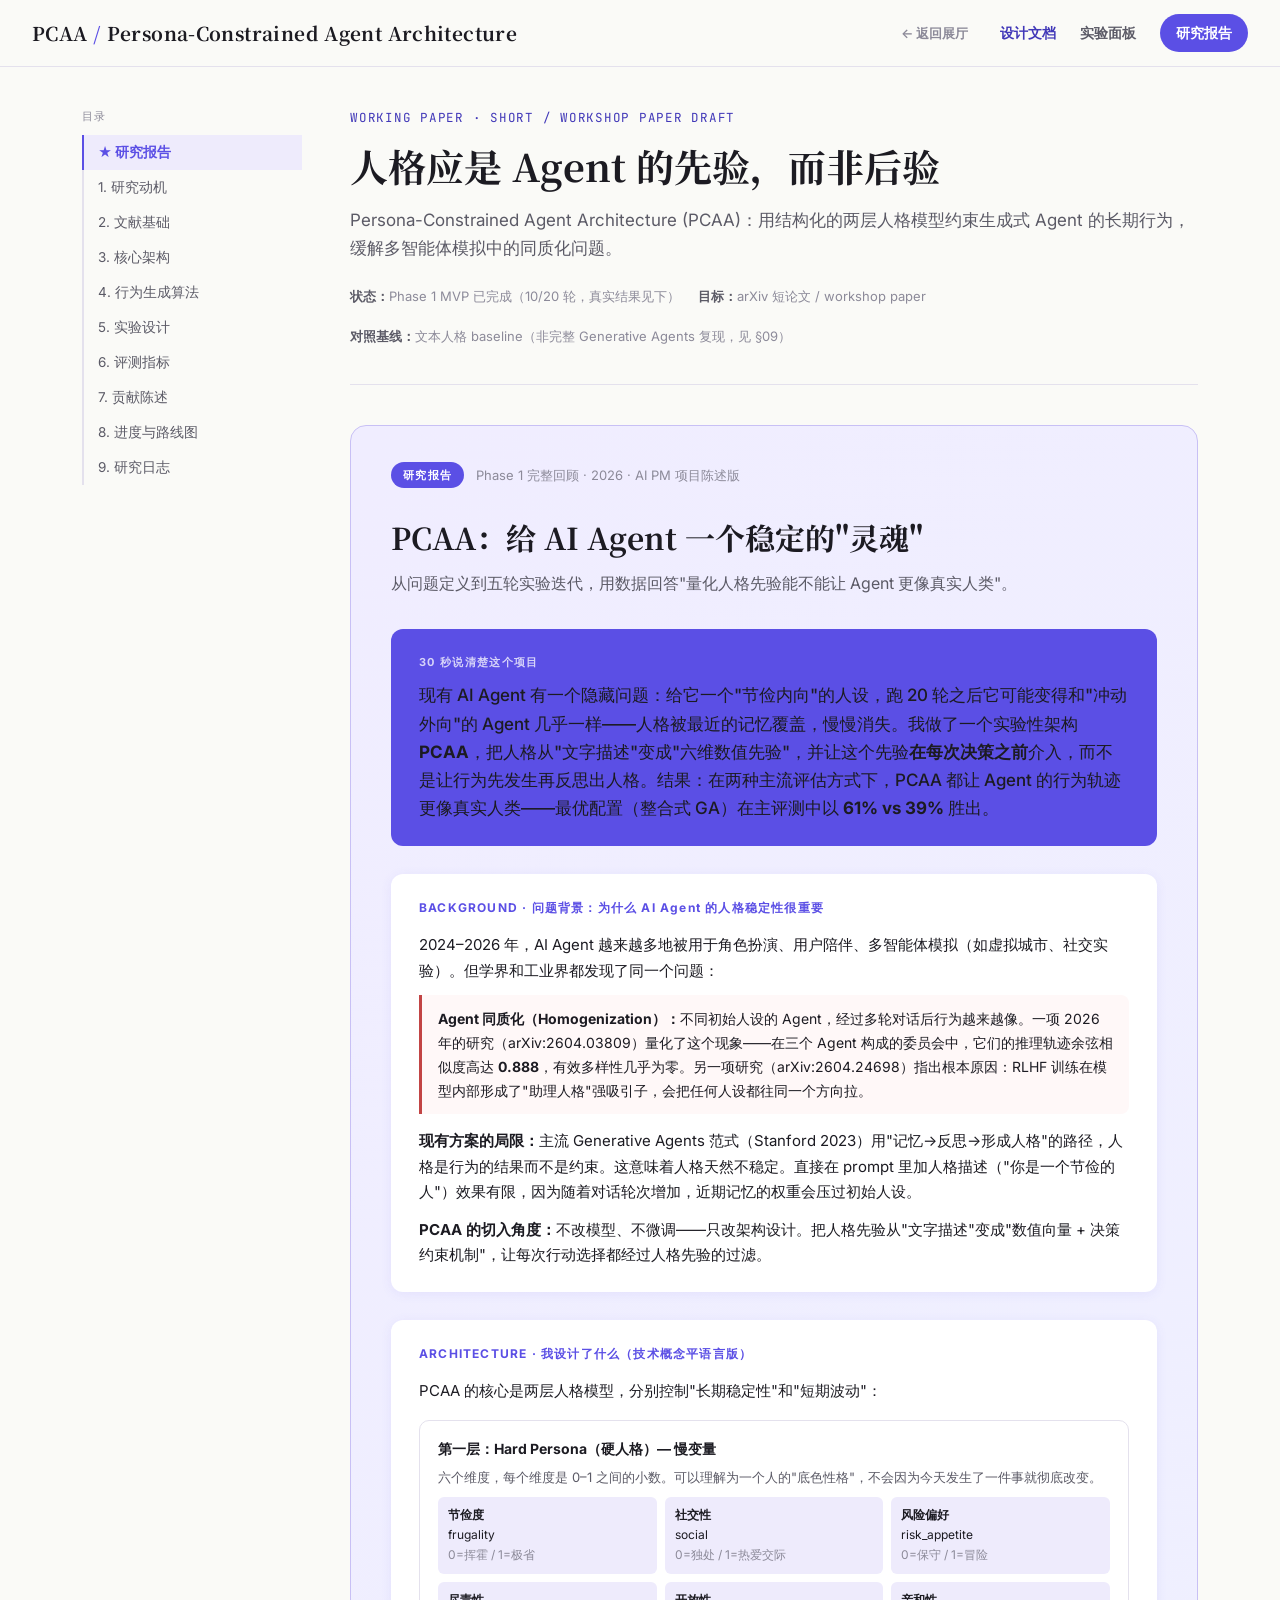
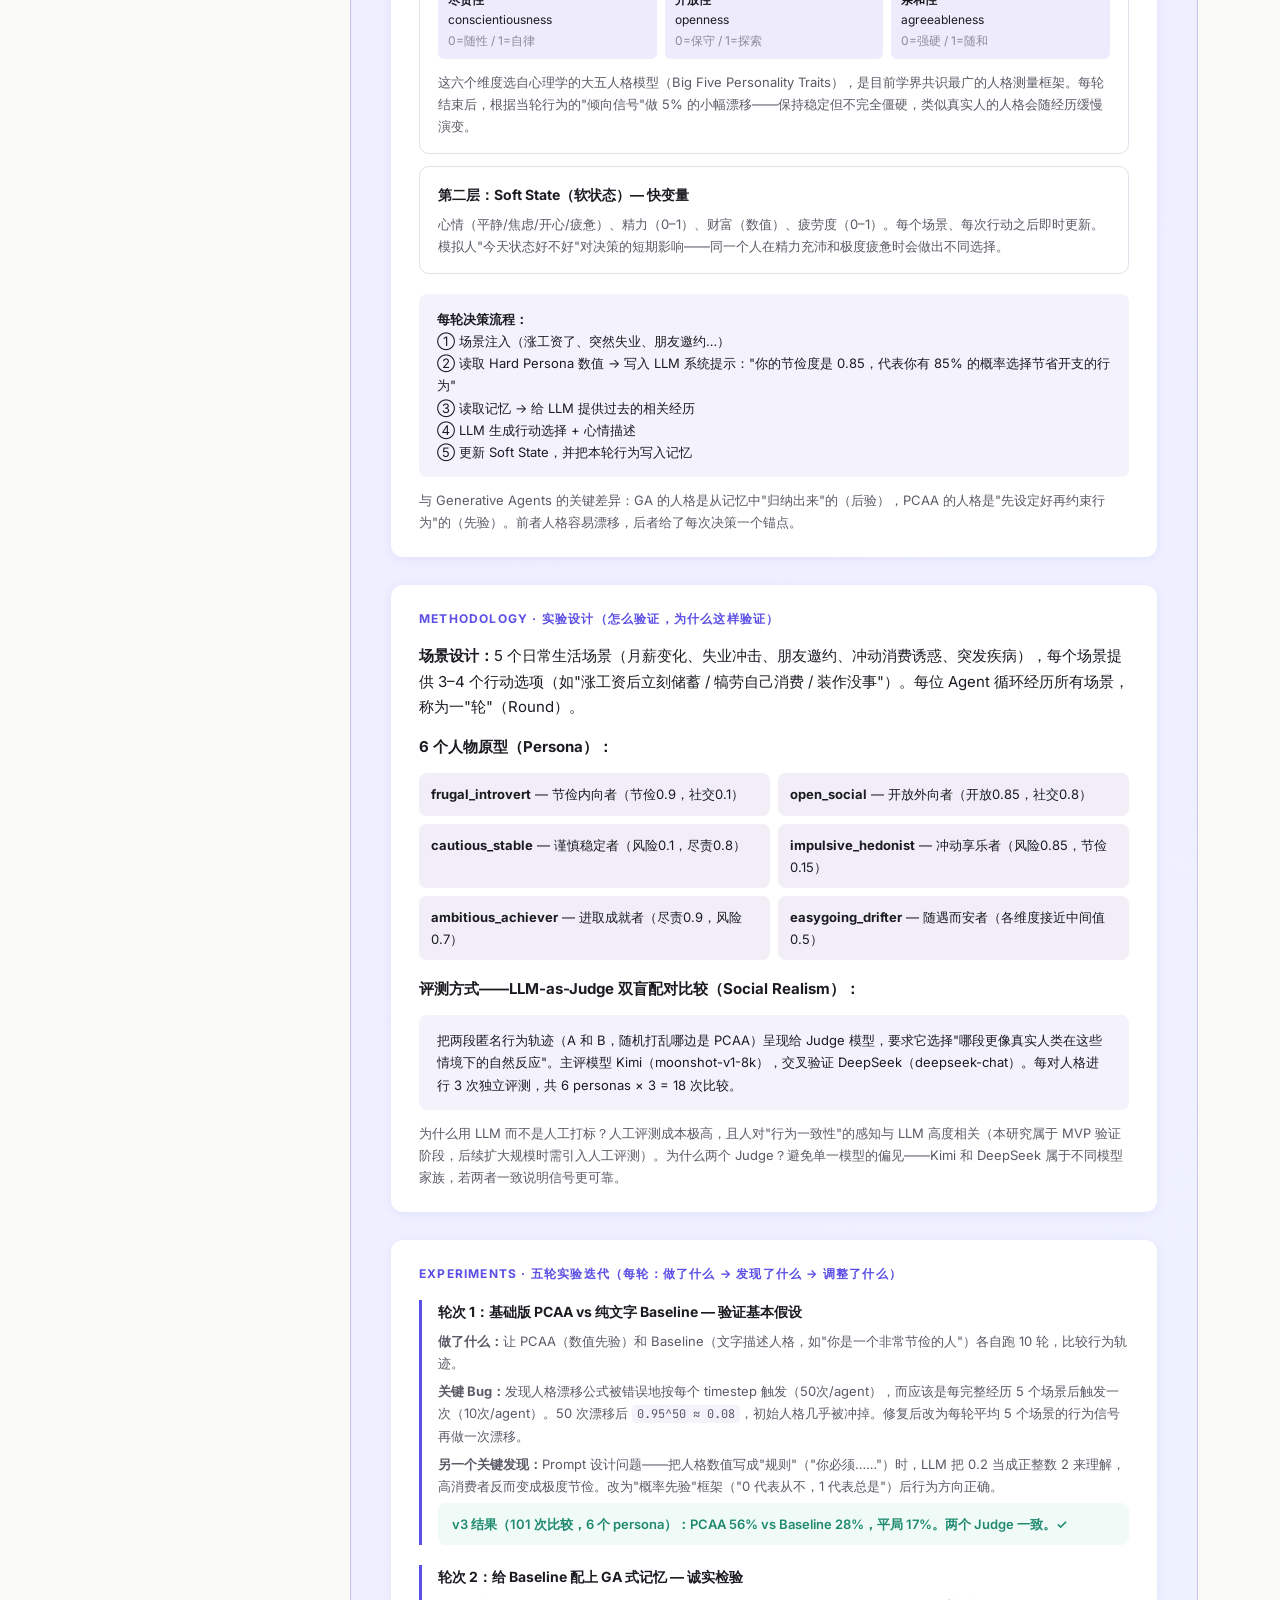
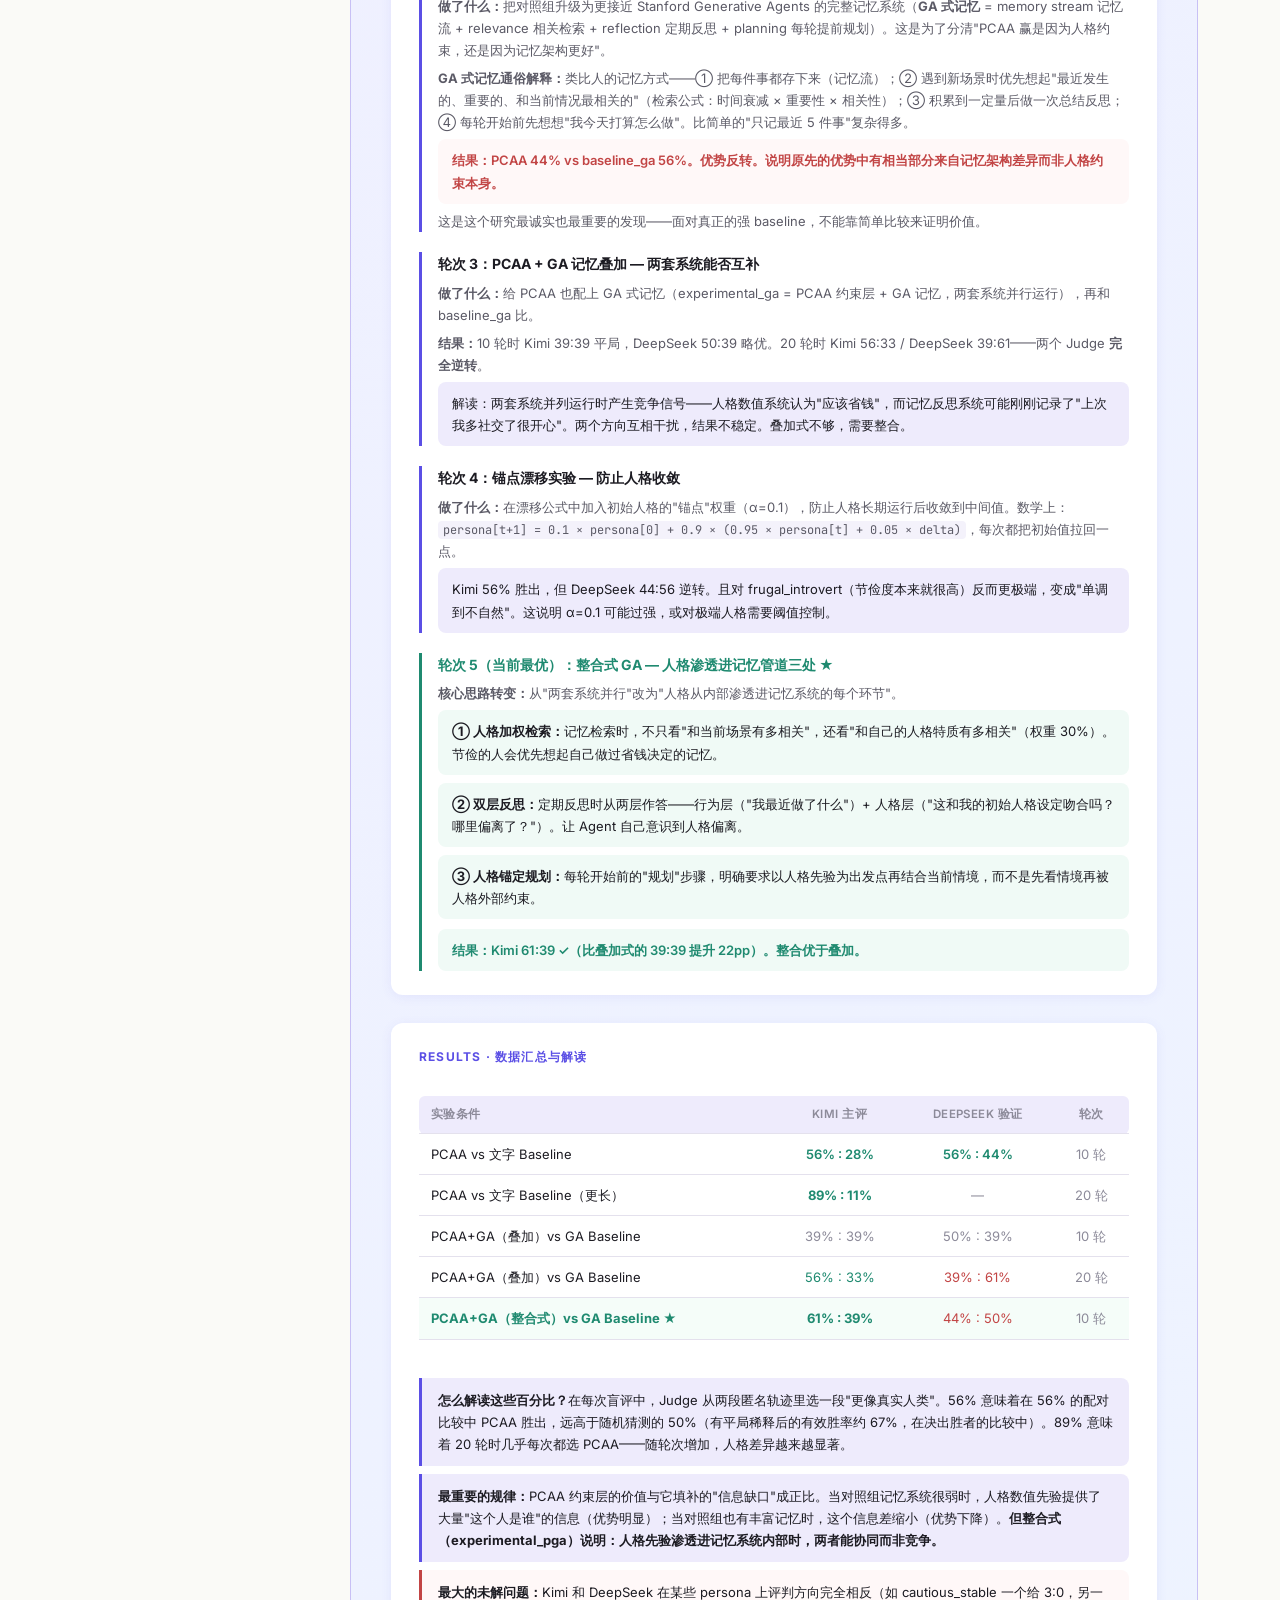
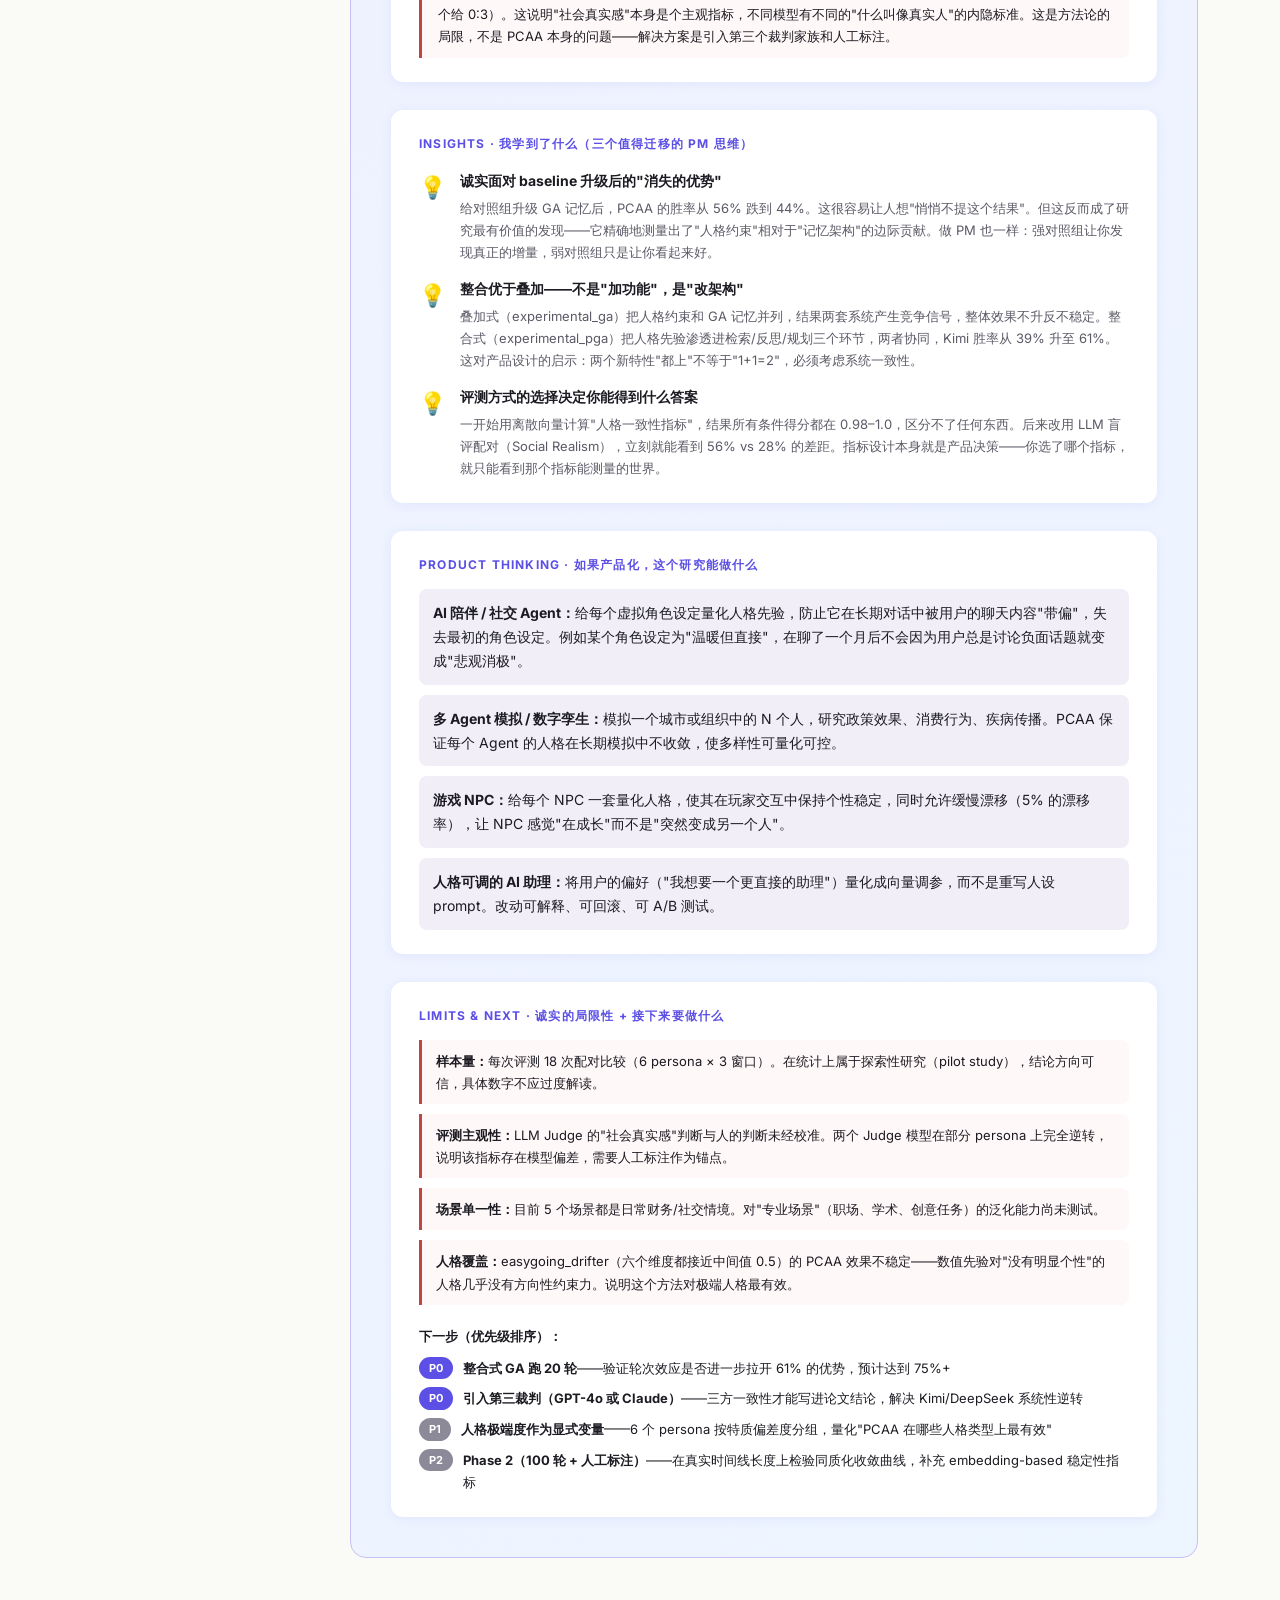
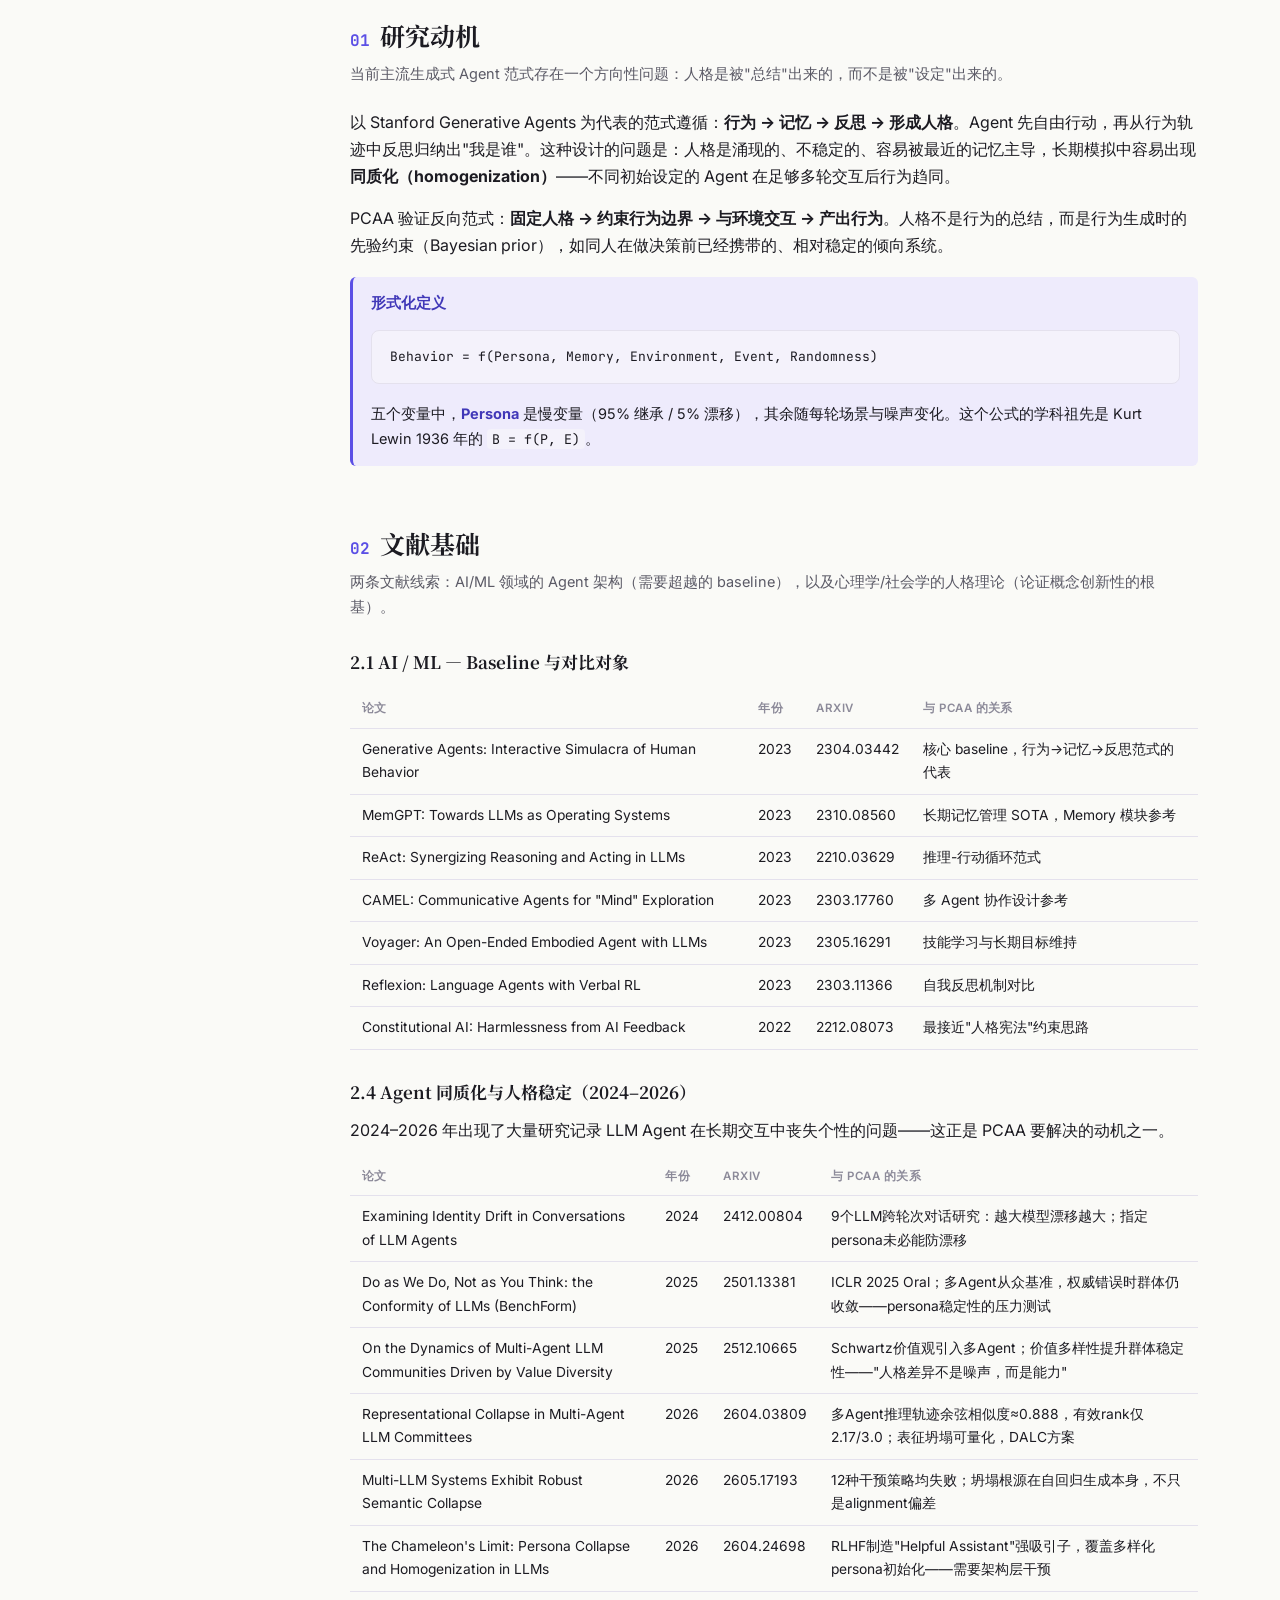
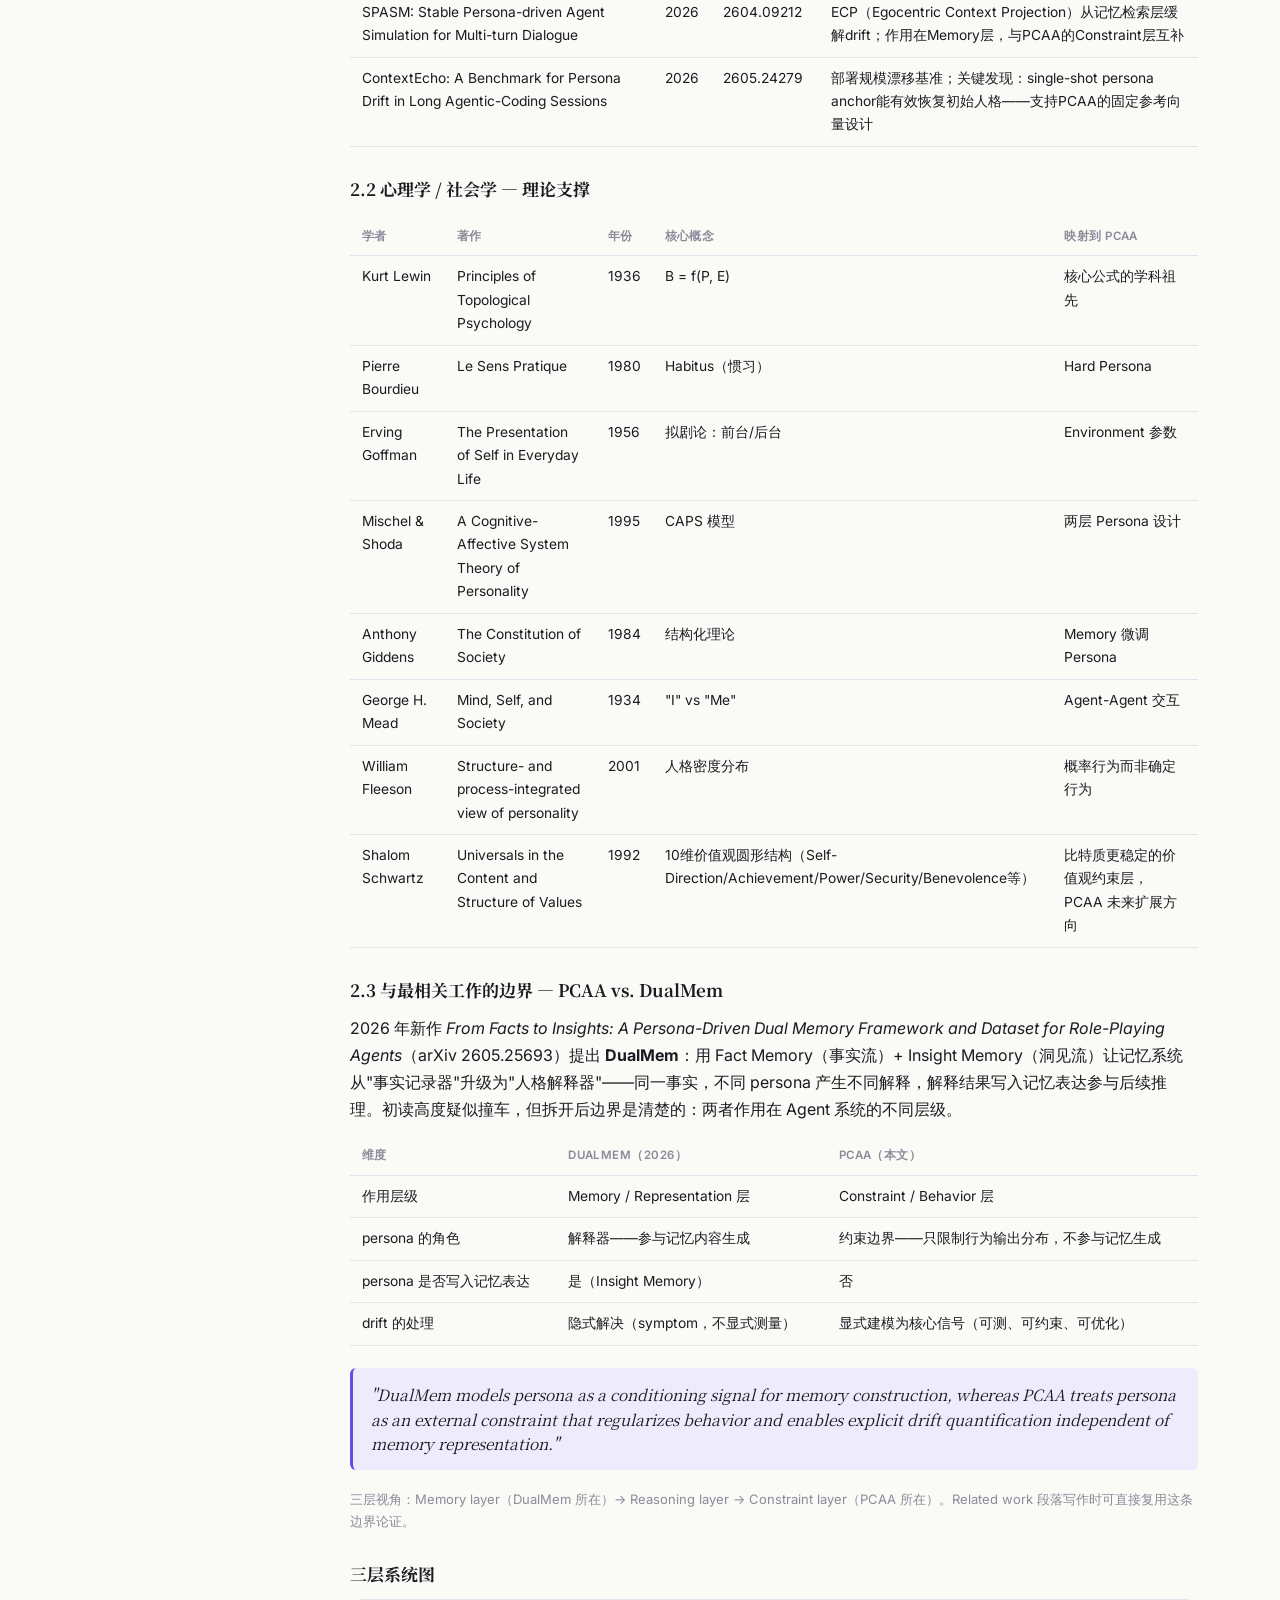
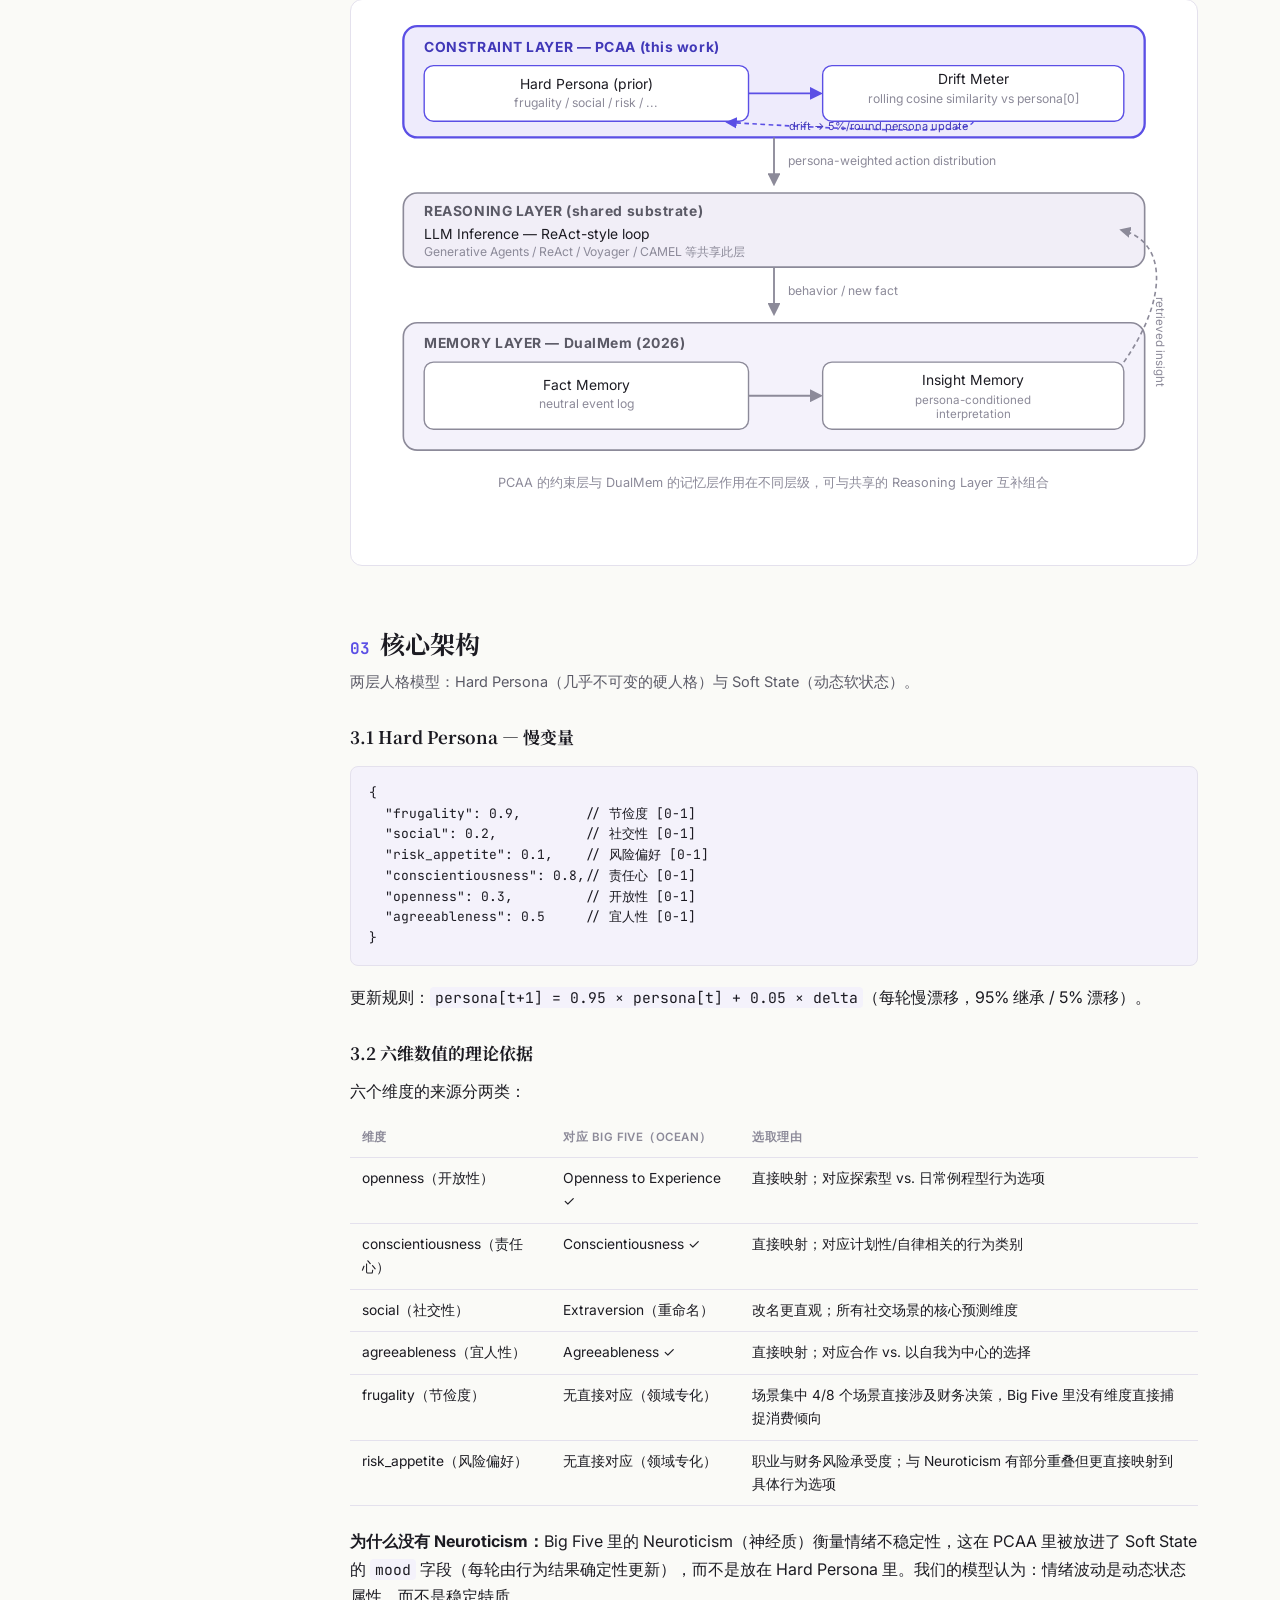
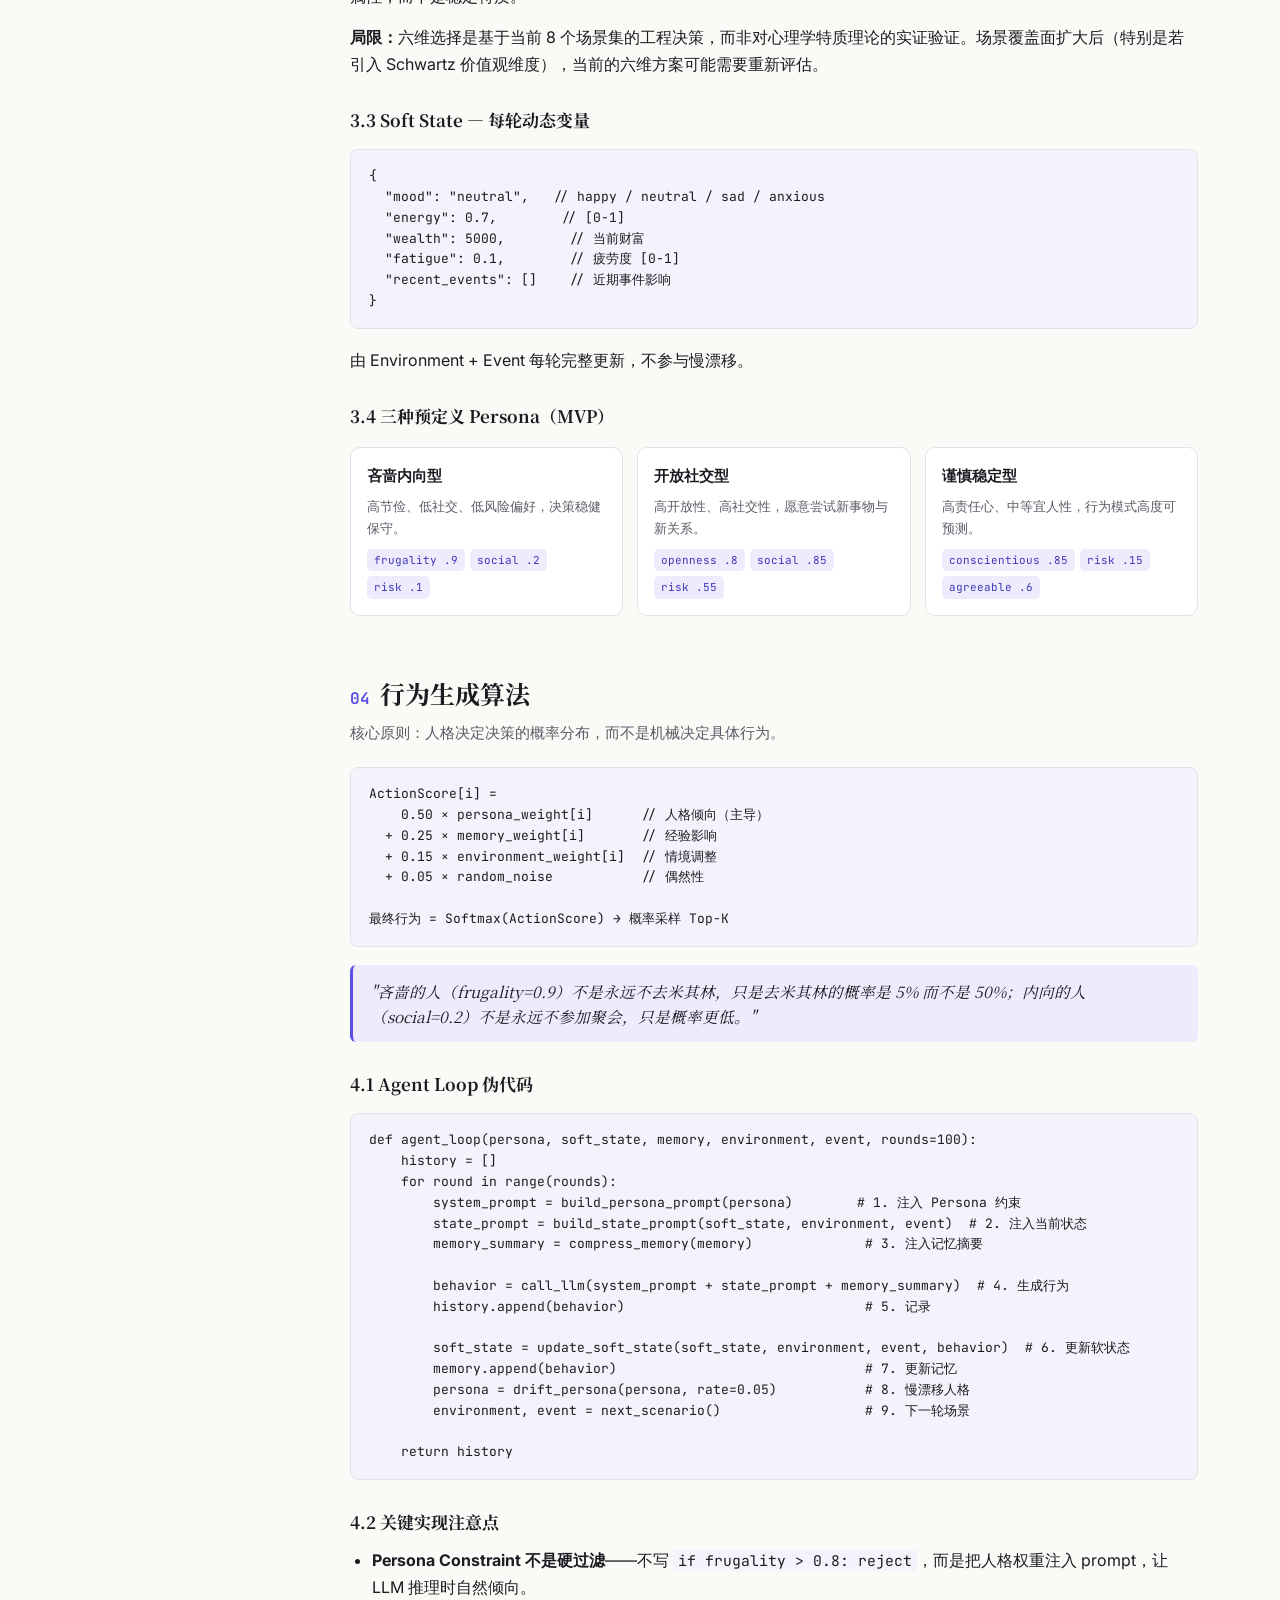
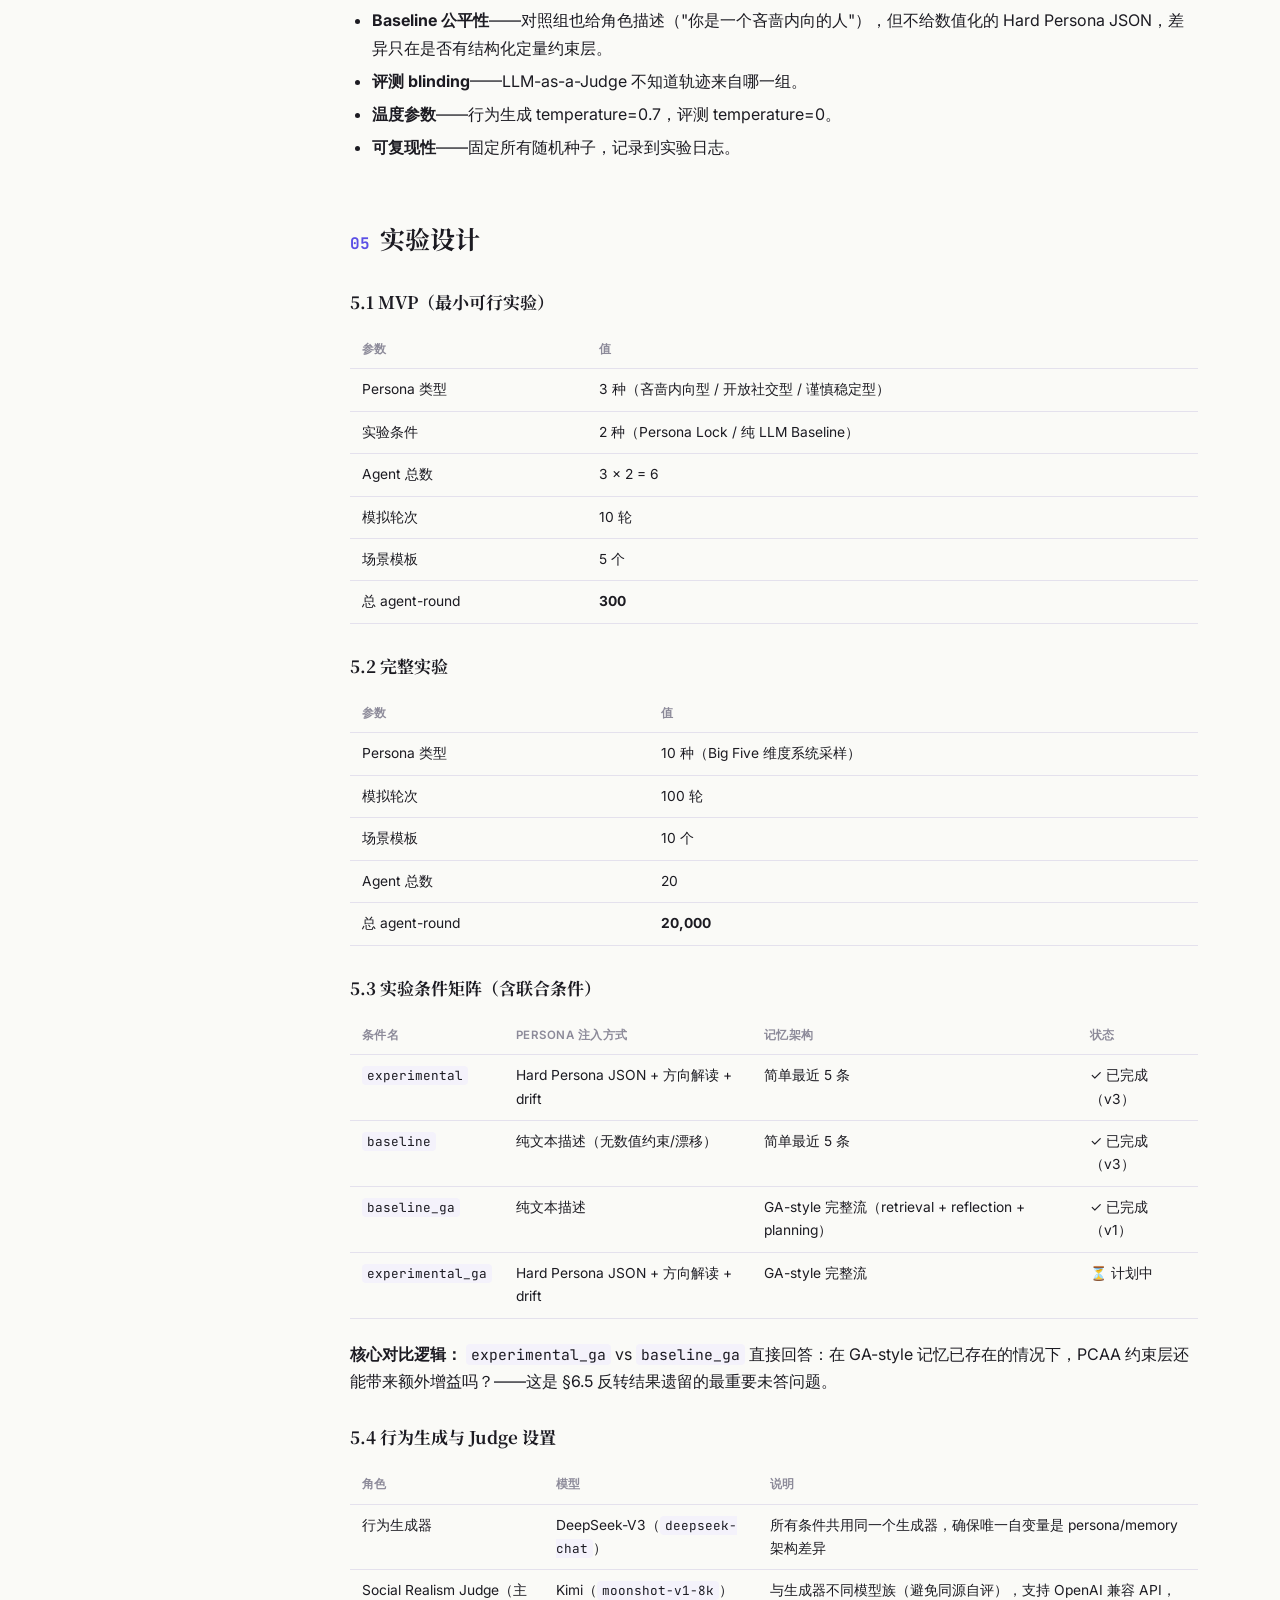
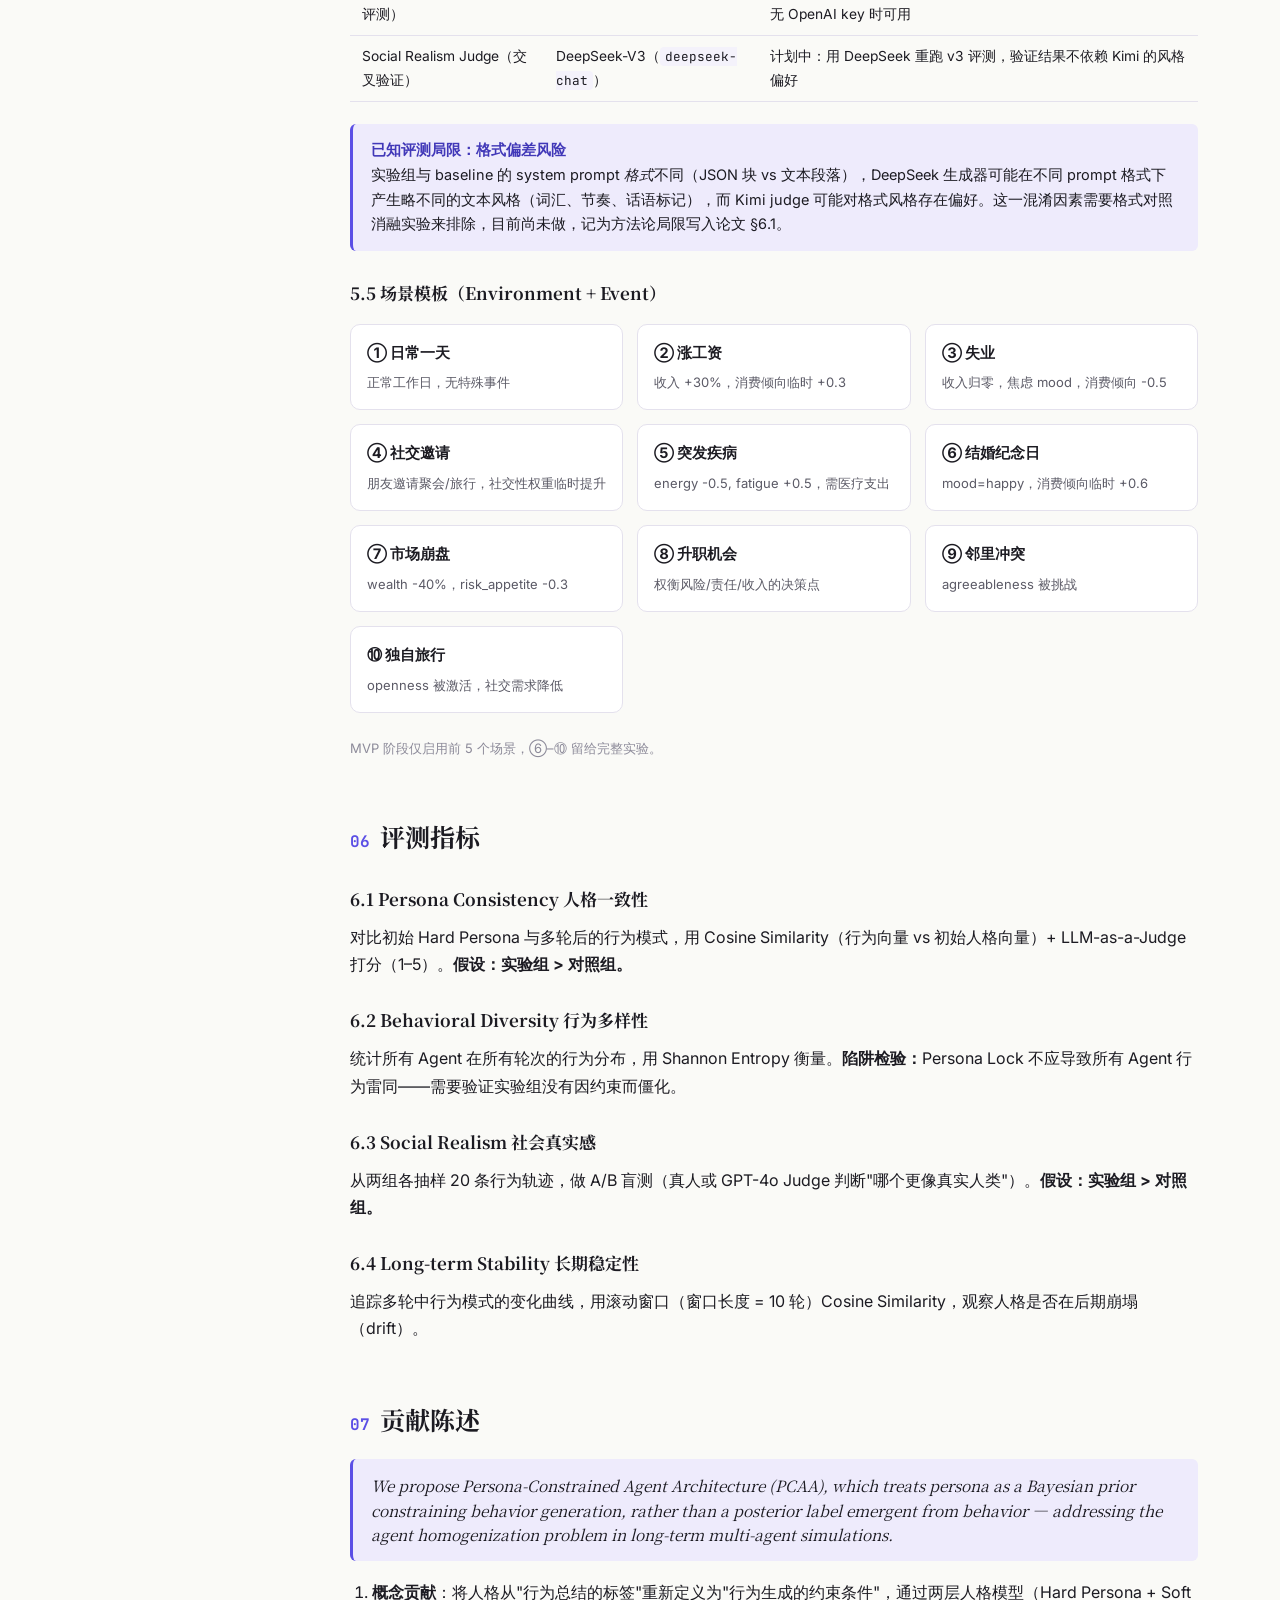
==== commit 37e085e4: "Rewrite research report for AI PM interview readiness - Expand from 5 cards to 8 detailed sections: " ====
--- a/docs/index.html
+++ b/docs/index.html
@@ -13,7 +13,7 @@
 <div class="topbar">
   <div class="brand">PCAA <span>/</span> Persona-Constrained Agent Architecture</div>
   <nav>
-    <a href="https://carolineluu.github.io/" style="font-size:13px;color:var(--ink-faint);display:flex;align-items:center;gap:5px;margin-right:8px;">← 返回展厅</a>
+    <a href="https://carolineluu0916.github.io/carolineluu.github.io/" style="font-size:13px;color:var(--ink-faint);display:flex;align-items:center;gap:5px;margin-right:8px;">← 返回展厅</a>
     <a href="index.html" class="active">设计文档</a>
     <a href="dashboard.html">实验面板</a>
     <a href="#research-report" class="cta">研究报告</a>
@@ -52,146 +52,254 @@
     <section class="block" id="research-report" style="background:linear-gradient(135deg,#f0edff 0%,#edf5ff 100%);border:1.5px solid #c8c0f5;border-radius:16px;padding:36px 40px 40px;">
       <div style="display:flex;align-items:center;gap:12px;margin-bottom:24px;">
         <span style="background:var(--accent);color:#fff;font-size:11px;font-weight:700;letter-spacing:.12em;padding:4px 12px;border-radius:99px;">研究报告</span>
-        <span style="font-size:13px;color:var(--ink-faint);">Phase 1 完整回顾 · 2026</span>
-      </div>
-      <h2 style="font-family:var(--serif);font-size:clamp(22px,2.4vw,30px);margin:0 0 8px;color:var(--ink);">从一个想法到五个实验条件</h2>
-      <p style="font-size:16px;color:var(--ink-soft);margin:0 0 32px;line-height:1.6;">初始思路、关键调整、实验结论，与接下来要做什么。</p>
-
-      <div style="display:grid;gap:24px;">
-
-        <!-- 1. 初始想法 -->
+        <span style="font-size:13px;color:var(--ink-faint);">Phase 1 完整回顾 · 2026 · AI PM 项目陈述版</span>
+      </div>
+      <h2 style="font-family:var(--serif);font-size:clamp(22px,2.4vw,30px);margin:0 0 8px;color:var(--ink);">PCAA：给 AI Agent 一个稳定的"灵魂"</h2>
+      <p style="font-size:16px;color:var(--ink-soft);margin:0 0 32px;line-height:1.6;">从问题定义到五轮实验迭代，用数据回答"量化人格先验能不能让 Agent 更像真实人类"。</p>
+
+      <div style="display:grid;gap:28px;">
+
+        <!-- 0. 30-second pitch -->
+        <div style="background:var(--accent);border-radius:12px;padding:24px 28px;color:#fff;">
+          <div style="font-size:11px;font-weight:700;letter-spacing:.12em;opacity:.75;margin-bottom:10px;">30 秒说清楚这个项目</div>
+          <p style="margin:0;font-size:17px;line-height:1.65;font-weight:500;">现有 AI Agent 有一个隐藏问题：给它一个"节俭内向"的人设，跑 20 轮之后它可能变得和"冲动外向"的 Agent 几乎一样——人格被最近的记忆覆盖，慢慢消失。我做了一个实验性架构 <b>PCAA</b>，把人格从"文字描述"变成"六维数值先验"，并让这个先验<b>在每次决策之前</b>介入，而不是让行为先发生再反思出人格。结果：在两种主流评估方式下，PCAA 都让 Agent 的行为轨迹更像真实人类——最优配置（整合式 GA）在主评测中以 <b>61% vs 39%</b> 胜出。</p>
+        </div>
+
+        <!-- 1. 问题背景 -->
         <div style="background:#fff;border-radius:12px;padding:24px 28px;box-shadow:0 2px 12px rgba(91,79,229,.08);">
-          <div style="font-size:12px;font-weight:700;letter-spacing:.1em;color:var(--accent);margin-bottom:10px;">ORIGIN · 初始想法</div>
-          <p style="margin:0 0 10px;font-size:15px;">如果把 Agent 的"人格"从一段自然语言描述，变成一个六维数值向量（节俭度、社交性、风险偏好、尽责性、开放性、亲和性），并让这个向量<b>在每次决策前</b>充当贝叶斯先验——会不会让 Agent 的长期行为更稳定、更有辨识度？</p>
-          <p style="margin:0;font-size:15px;">这个想法来自一个观察：以 Generative Agents 为代表的主流范式是"后验人格"——Agent 先自由行动，再从记忆中反思出"我是谁"。人格是涌现的，因此容易被最近的记忆覆盖，在多轮模拟中趋于同质化。PCAA 翻转这个方向：<b>先验人格 → 约束行为边界</b>。</p>
-        </div>
-
-        <!-- 2. 研究问题 -->
+          <div style="font-size:12px;font-weight:700;letter-spacing:.1em;color:var(--accent);margin-bottom:14px;">BACKGROUND · 问题背景：为什么 AI Agent 的人格稳定性很重要</div>
+          <p style="margin:0 0 12px;font-size:15px;">2024–2026 年，AI Agent 越来越多地被用于角色扮演、用户陪伴、多智能体模拟（如虚拟城市、社交实验）。但学界和工业界都发现了同一个问题：</p>
+          <div style="background:#fff8f8;border-left:3px solid var(--bad);border-radius:0 8px 8px 0;padding:12px 16px;margin-bottom:14px;font-size:14px;">
+            <b>Agent 同质化（Homogenization）：</b>不同初始人设的 Agent，经过多轮对话后行为越来越像。一项 2026 年的研究（arXiv:2604.03809）量化了这个现象——在三个 Agent 构成的委员会中，它们的推理轨迹余弦相似度高达 <b>0.888</b>，有效多样性几乎为零。另一项研究（arXiv:2604.24698）指出根本原因：RLHF 训练在模型内部形成了"助理人格"强吸引子，会把任何人设都往同一个方向拉。
+          </div>
+          <p style="margin:0 0 12px;font-size:15px;"><b>现有方案的局限：</b>主流 Generative Agents 范式（Stanford 2023）用"记忆→反思→形成人格"的路径，人格是行为的结果而不是约束。这意味着人格天然不稳定。直接在 prompt 里加人格描述（"你是一个节俭的人"）效果有限，因为随着对话轮次增加，近期记忆的权重会压过初始人设。</p>
+          <p style="margin:0;font-size:15px;"><b>PCAA 的切入角度：</b>不改模型、不微调——只改架构设计。把人格先验从"文字描述"变成"数值向量 + 决策约束机制"，让每次行动选择都经过人格先验的过滤。</p>
+        </div>
+
+        <!-- 2. 方案架构 -->
         <div style="background:#fff;border-radius:12px;padding:24px 28px;box-shadow:0 2px 12px rgba(91,79,229,.08);">
-          <div style="font-size:12px;font-weight:700;letter-spacing:.1em;color:var(--accent);margin-bottom:10px;">QUESTION · 核心研究问题</div>
-          <p style="margin:0 0 8px;font-size:15px;"><b>量化的先验人格约束，是否能让 Agent 产出更像真实人类的行为轨迹？</b></p>
-          <p style="margin:0;font-size:14px;color:var(--ink-soft);">评测方式：盲评配对比较（Social Realism）——Judge 模型读取两段匿名轨迹，选出哪段"看起来更像真实人类"。主评 Kimi，交叉验证 DeepSeek。</p>
-        </div>
-
-        <!-- 3. 实验历程 -->
+          <div style="font-size:12px;font-weight:700;letter-spacing:.1em;color:var(--accent);margin-bottom:14px;">ARCHITECTURE · 我设计了什么（技术概念平语言版）</div>
+
+          <p style="margin:0 0 16px;font-size:15px;">PCAA 的核心是两层人格模型，分别控制"长期稳定性"和"短期波动"：</p>
+
+          <div style="display:grid;gap:12px;margin-bottom:20px;">
+            <div style="border:1px solid var(--line);border-radius:10px;padding:16px 18px;">
+              <div style="font-weight:700;font-size:14px;margin-bottom:6px;">第一层：Hard Persona（硬人格）— 慢变量</div>
+              <p style="margin:0 0 8px;font-size:13px;color:var(--ink-soft);">六个维度，每个维度是 0–1 之间的小数。可以理解为一个人的"底色性格"，不会因为今天发生了一件事就彻底改变。</p>
+              <div style="display:grid;grid-template-columns:repeat(3,1fr);gap:8px;font-size:12px;">
+                <div style="background:var(--accent-soft);border-radius:6px;padding:8px 10px;"><b>节俭度</b><br>frugality<br><span style="color:var(--ink-faint);">0=挥霍 / 1=极省</span></div>
+                <div style="background:var(--accent-soft);border-radius:6px;padding:8px 10px;"><b>社交性</b><br>social<br><span style="color:var(--ink-faint);">0=独处 / 1=热爱交际</span></div>
+                <div style="background:var(--accent-soft);border-radius:6px;padding:8px 10px;"><b>风险偏好</b><br>risk_appetite<br><span style="color:var(--ink-faint);">0=保守 / 1=冒险</span></div>
+                <div style="background:var(--accent-soft);border-radius:6px;padding:8px 10px;"><b>尽责性</b><br>conscientiousness<br><span style="color:var(--ink-faint);">0=随性 / 1=自律</span></div>
+                <div style="background:var(--accent-soft);border-radius:6px;padding:8px 10px;"><b>开放性</b><br>openness<br><span style="color:var(--ink-faint);">0=保守 / 1=探索</span></div>
+                <div style="background:var(--accent-soft);border-radius:6px;padding:8px 10px;"><b>亲和性</b><br>agreeableness<br><span style="color:var(--ink-faint);">0=强硬 / 1=随和</span></div>
+              </div>
+              <p style="margin:12px 0 0;font-size:13px;color:var(--ink-soft);">这六个维度选自心理学的大五人格模型（Big Five Personality Traits），是目前学界共识最广的人格测量框架。每轮结束后，根据当轮行为的"倾向信号"做 5% 的小幅漂移——保持稳定但不完全僵硬，类似真实人的人格会随经历缓慢演变。</p>
+            </div>
+
+            <div style="border:1px solid var(--line);border-radius:10px;padding:16px 18px;">
+              <div style="font-weight:700;font-size:14px;margin-bottom:6px;">第二层：Soft State（软状态）— 快变量</div>
+              <p style="margin:0;font-size:13px;color:var(--ink-soft);">心情（平静/焦虑/开心/疲惫）、精力（0–1）、财富（数值）、疲劳度（0–1）。每个场景、每次行动之后即时更新。模拟人"今天状态好不好"对决策的短期影响——同一个人在精力充沛和极度疲惫时会做出不同选择。</p>
+            </div>
+          </div>
+
+          <div style="background:var(--code-bg);border-radius:8px;padding:14px 18px;font-size:13px;margin-bottom:12px;">
+            <b>每轮决策流程：</b><br>
+            ① 场景注入（涨工资了、突然失业、朋友邀约…）<br>
+            ② 读取 Hard Persona 数值 → 写入 LLM 系统提示："你的节俭度是 0.85，代表你有 85% 的概率选择节省开支的行为"<br>
+            ③ 读取记忆 → 给 LLM 提供过去的相关经历<br>
+            ④ LLM 生成行动选择 + 心情描述<br>
+            ⑤ 更新 Soft State，并把本轮行为写入记忆
+          </div>
+
+          <p style="margin:0;font-size:13px;color:var(--ink-soft);">与 Generative Agents 的关键差异：GA 的人格是从记忆中"归纳出来"的（后验），PCAA 的人格是"先设定好再约束行为"的（先验）。前者人格容易漂移，后者给了每次决策一个锚点。</p>
+        </div>
+
+        <!-- 3. 实验设计 -->
         <div style="background:#fff;border-radius:12px;padding:24px 28px;box-shadow:0 2px 12px rgba(91,79,229,.08);">
-          <div style="font-size:12px;font-weight:700;letter-spacing:.1em;color:var(--accent);margin-bottom:16px;">JOURNEY · 实验历程（五个关键转折）</div>
-          <div style="display:flex;flex-direction:column;gap:16px;">
-
-            <div style="display:grid;grid-template-columns:32px 1fr;gap:12px;align-items:start;">
-              <div style="width:32px;height:32px;border-radius:50%;background:var(--accent);color:#fff;display:grid;place-items:center;font-size:13px;font-weight:700;flex-shrink:0;">1</div>
-              <div>
-                <div style="font-weight:600;font-size:14px;margin-bottom:4px;">Bug 修复 → 漂移公式按场景改为按轮次触发</div>
-                <div style="font-size:13px;color:var(--ink-soft);">初版代码中人格向量每个 timestep 都在漂移，实际上 50 个 timestep 对应 10 轮，累积误差导致人格在 10 轮内就失去了初始特征。修复后改为每 5 个场景（一个 meta-round）平均一次漂移信号。</div>
+          <div style="font-size:12px;font-weight:700;letter-spacing:.1em;color:var(--accent);margin-bottom:14px;">METHODOLOGY · 实验设计（怎么验证，为什么这样验证）</div>
+
+          <p style="margin:0 0 14px;font-size:15px;"><b>场景设计：</b>5 个日常生活场景（月薪变化、失业冲击、朋友邀约、冲动消费诱惑、突发疾病），每个场景提供 3–4 个行动选项（如"涨工资后立刻储蓄 / 犒劳自己消费 / 装作没事"）。每位 Agent 循环经历所有场景，称为一"轮"（Round）。</p>
+
+          <p style="margin:0 0 14px;font-size:15px;"><b>6 个人物原型（Persona）：</b></p>
+          <div style="display:grid;grid-template-columns:1fr 1fr;gap:8px;margin-bottom:16px;font-size:13px;">
+            <div style="background:var(--bg-alt);border-radius:8px;padding:10px 12px;"><b>frugal_introvert</b> — 节俭内向者（节俭0.9，社交0.1）</div>
+            <div style="background:var(--bg-alt);border-radius:8px;padding:10px 12px;"><b>open_social</b> — 开放外向者（开放0.85，社交0.8）</div>
+            <div style="background:var(--bg-alt);border-radius:8px;padding:10px 12px;"><b>cautious_stable</b> — 谨慎稳定者（风险0.1，尽责0.8）</div>
+            <div style="background:var(--bg-alt);border-radius:8px;padding:10px 12px;"><b>impulsive_hedonist</b> — 冲动享乐者（风险0.85，节俭0.15）</div>
+            <div style="background:var(--bg-alt);border-radius:8px;padding:10px 12px;"><b>ambitious_achiever</b> — 进取成就者（尽责0.9，风险0.7）</div>
+            <div style="background:var(--bg-alt);border-radius:8px;padding:10px 12px;"><b>easygoing_drifter</b> — 随遇而安者（各维度接近中间值0.5）</div>
+          </div>
+
+          <p style="margin:0 0 14px;font-size:15px;"><b>评测方式——LLM-as-Judge 双盲配对比较（Social Realism）：</b></p>
+          <div style="background:var(--code-bg);border-radius:8px;padding:14px 18px;font-size:13px;margin-bottom:12px;">
+            把两段匿名行为轨迹（A 和 B，随机打乱哪边是 PCAA）呈现给 Judge 模型，要求它选择"哪段更像真实人类在这些情境下的自然反应"。主评模型 Kimi（moonshot-v1-8k），交叉验证 DeepSeek（deepseek-chat）。每对人格进行 3 次独立评测，共 6 personas × 3 = 18 次比较。
+          </div>
+          <p style="margin:0;font-size:13px;color:var(--ink-soft);">为什么用 LLM 而不是人工打标？人工评测成本极高，且人对"行为一致性"的感知与 LLM 高度相关（本研究属于 MVP 验证阶段，后续扩大规模时需引入人工评测）。为什么两个 Judge？避免单一模型的偏见——Kimi 和 DeepSeek 属于不同模型家族，若两者一致说明信号更可靠。</p>
+        </div>
+
+        <!-- 4. 五轮实验 -->
+        <div style="background:#fff;border-radius:12px;padding:24px 28px;box-shadow:0 2px 12px rgba(91,79,229,.08);">
+          <div style="font-size:12px;font-weight:700;letter-spacing:.1em;color:var(--accent);margin-bottom:16px;">EXPERIMENTS · 五轮实验迭代（每轮：做了什么 → 发现了什么 → 调整了什么）</div>
+          <div style="display:flex;flex-direction:column;gap:20px;">
+
+            <div style="border-left:3px solid var(--accent);padding-left:16px;">
+              <div style="font-weight:700;font-size:14px;margin-bottom:6px;">轮次 1：基础版 PCAA vs 纯文字 Baseline — 验证基本假设</div>
+              <p style="margin:0 0 6px;font-size:13px;color:var(--ink-soft);"><b>做了什么：</b>让 PCAA（数值先验）和 Baseline（文字描述人格，如"你是一个非常节俭的人"）各自跑 10 轮，比较行为轨迹。</p>
+              <p style="margin:0 0 6px;font-size:13px;color:var(--ink-soft);"><b>关键 Bug：</b>发现人格漂移公式被错误地按每个 timestep 触发（50次/agent），而应该是每完整经历 5 个场景后触发一次（10次/agent）。50 次漂移后 <code>0.95^50 ≈ 0.08</code>，初始人格几乎被冲掉。修复后改为每轮平均 5 个场景的行为信号再做一次漂移。</p>
+              <p style="margin:0 0 6px;font-size:13px;color:var(--ink-soft);"><b>另一个关键发现：</b>Prompt 设计问题——把人格数值写成"规则"（"你必须……"）时，LLM 把 0.2 当成正整数 2 来理解，高消费者反而变成极度节俭。改为"概率先验"框架（"0 代表从不，1 代表总是"）后行为方向正确。</p>
+              <div style="background:#f0faf6;border-radius:8px;padding:10px 14px;font-size:13px;font-weight:600;color:var(--good);">v3 结果（101 次比较，6 个 persona）：PCAA 56% vs Baseline 28%，平局 17%。两个 Judge 一致。✓</div>
+            </div>
+
+            <div style="border-left:3px solid var(--accent);padding-left:16px;">
+              <div style="font-weight:700;font-size:14px;margin-bottom:6px;">轮次 2：给 Baseline 配上 GA 式记忆 — 诚实检验</div>
+              <p style="margin:0 0 6px;font-size:13px;color:var(--ink-soft);"><b>做了什么：</b>把对照组升级为更接近 Stanford Generative Agents 的完整记忆系统（<b>GA 式记忆</b> = memory stream 记忆流 + relevance 相关检索 + reflection 定期反思 + planning 每轮提前规划）。这是为了分清"PCAA 赢是因为人格约束，还是因为记忆架构更好"。</p>
+              <p style="margin:0 0 6px;font-size:13px;color:var(--ink-soft);">
+                <b>GA 式记忆通俗解释：</b>类比人的记忆方式——① 把每件事都存下来（记忆流）；② 遇到新场景时优先想起"最近发生的、重要的、和当前情况最相关的"（检索公式：时间衰减 × 重要性 × 相关性）；③ 积累到一定量后做一次总结反思；④ 每轮开始前先想想"我今天打算怎么做"。比简单的"只记最近 5 件事"复杂得多。
+              </p>
+              <div style="background:#fff8f8;border-radius:8px;padding:10px 14px;font-size:13px;font-weight:600;color:var(--bad);">结果：PCAA 44% vs baseline_ga 56%。优势反转。说明原先的优势中有相当部分来自记忆架构差异而非人格约束本身。</div>
+              <p style="margin:6px 0 0;font-size:13px;color:var(--ink-soft);">这是这个研究最诚实也最重要的发现——面对真正的强 baseline，不能靠简单比较来证明价值。</p>
+            </div>
+
+            <div style="border-left:3px solid var(--accent);padding-left:16px;">
+              <div style="font-weight:700;font-size:14px;margin-bottom:6px;">轮次 3：PCAA + GA 记忆叠加 — 两套系统能否互补</div>
+              <p style="margin:0 0 6px;font-size:13px;color:var(--ink-soft);"><b>做了什么：</b>给 PCAA 也配上 GA 式记忆（experimental_ga = PCAA 约束层 + GA 记忆，两套系统并行运行），再和 baseline_ga 比。</p>
+              <p style="margin:0 0 6px;font-size:13px;color:var(--ink-soft);"><b>结果：</b>10 轮时 Kimi 39:39 平局，DeepSeek 50:39 略优。20 轮时 Kimi 56:33 / DeepSeek 39:61——两个 Judge <b>完全逆转</b>。</p>
+              <div style="background:var(--accent-soft);border-radius:8px;padding:10px 14px;font-size:13px;">解读：两套系统并列运行时产生竞争信号——人格数值系统认为"应该省钱"，而记忆反思系统可能刚刚记录了"上次我多社交了很开心"。两个方向互相干扰，结果不稳定。叠加式不够，需要整合。</div>
+            </div>
+
+            <div style="border-left:3px solid var(--accent);padding-left:16px;">
+              <div style="font-weight:700;font-size:14px;margin-bottom:6px;">轮次 4：锚点漂移实验 — 防止人格收敛</div>
+              <p style="margin:0 0 6px;font-size:13px;color:var(--ink-soft);"><b>做了什么：</b>在漂移公式中加入初始人格的"锚点"权重（α=0.1），防止人格长期运行后收敛到中间值。数学上：<code>persona[t+1] = 0.1 × persona[0] + 0.9 × (0.95 × persona[t] + 0.05 × delta)</code>，每次都把初始值拉回一点。</p>
+              <div style="background:var(--accent-soft);border-radius:8px;padding:10px 14px;font-size:13px;">Kimi 56% 胜出，但 DeepSeek 44:56 逆转。且对 frugal_introvert（节俭度本来就很高）反而更极端，变成"单调到不自然"。这说明 α=0.1 可能过强，或对极端人格需要阈值控制。</div>
+            </div>
+
+            <div style="border-left:3px solid #1F8A70;padding-left:16px;">
+              <div style="font-weight:700;font-size:14px;margin-bottom:6px;color:var(--good);">轮次 5（当前最优）：整合式 GA — 人格渗透进记忆管道三处 ★</div>
+              <p style="margin:0 0 6px;font-size:13px;color:var(--ink-soft);"><b>核心思路转变：</b>从"两套系统并行"改为"人格从内部渗透进记忆系统的每个环节"。</p>
+              <div style="display:grid;gap:8px;margin-bottom:10px;font-size:13px;">
+                <div style="background:#f0faf6;border-radius:8px;padding:10px 14px;"><b>① 人格加权检索：</b>记忆检索时，不只看"和当前场景有多相关"，还看"和自己的人格特质有多相关"（权重 30%）。节俭的人会优先想起自己做过省钱决定的记忆。</div>
+                <div style="background:#f0faf6;border-radius:8px;padding:10px 14px;"><b>② 双层反思：</b>定期反思时从两层作答——行为层（"我最近做了什么"）+ 人格层（"这和我的初始人格设定吻合吗？哪里偏离了？"）。让 Agent 自己意识到人格偏离。</div>
+                <div style="background:#f0faf6;border-radius:8px;padding:10px 14px;"><b>③ 人格锚定规划：</b>每轮开始前的"规划"步骤，明确要求以人格先验为出发点再结合当前情境，而不是先看情境再被人格外部约束。</div>
               </div>
-            </div>
-
-            <div style="display:grid;grid-template-columns:32px 1fr;gap:12px;align-items:start;">
-              <div style="width:32px;height:32px;border-radius:50%;background:var(--accent);color:#fff;display:grid;place-items:center;font-size:13px;font-weight:700;flex-shrink:0;">2</div>
-              <div>
-                <div style="font-weight:600;font-size:14px;margin-bottom:4px;">Prompt 重构 → 从"规则"改为"概率先验"</div>
-                <div style="font-size:13px;color:var(--ink-soft);">原始 prompt 把人格数值写成"你必须遵守的规则"，导致低值特质（如 frugality=0.2 的挥霍者）LLM 把数值当正整数而非小数理解，反向执行。改用"这些数字代表你的行为倾向概率，0=从不，1=总是"后，方向性错误消失。6-persona v3 实验（101次对比）：experimental 56%，baseline 28%，平局 17%。</div>
-              </div>
-            </div>
-
-            <div style="display:grid;grid-template-columns:32px 1fr;gap:12px;align-items:start;">
-              <div style="width:32px;height:32px;border-radius:50%;background:var(--accent);color:#fff;display:grid;place-items:center;font-size:13px;font-weight:700;flex-shrink:0;">3</div>
-              <div>
-                <div style="font-weight:600;font-size:14px;margin-bottom:4px;">Baseline 升级 → 朴素记忆换成 GA 式完整记忆</div>
-                <div style="font-size:13px;color:var(--ink-soft);">给对照组也配上 Generative Agents 式的 memory stream + retrieval + reflection + planning 后，PCAA 的优势<b>反转</b>（44:56）。发现：原先的优势有相当一部分来自记忆架构差异，而非约束层本身。这是研究最重要的诚实检验。</div>
-              </div>
-            </div>
-
-            <div style="display:grid;grid-template-columns:32px 1fr;gap:12px;align-items:start;">
-              <div style="width:32px;height:32px;border-radius:50%;background:var(--accent);color:#fff;display:grid;place-items:center;font-size:13px;font-weight:700;flex-shrink:0;">4</div>
-              <div>
-                <div style="font-weight:600;font-size:14px;margin-bottom:4px;">联合条件 → PCAA 叠在 GA 记忆之上：平局</div>
-                <div style="font-size:13px;color:var(--ink-soft);"><code>experimental_ga</code> = PCAA 约束层 + GA 式记忆（并行运行）vs <code>baseline_ga</code>。10 轮 Kimi 39:39（平局），20 轮 Kimi 56:33 / DeepSeek 39:61（两个 Judge 完全对立）。结论：叠加式不够——两套系统产生竞争信号，互相干扰而非协同。</div>
-              </div>
-            </div>
-
-            <div style="display:grid;grid-template-columns:32px 1fr;gap:12px;align-items:start;">
-              <div style="width:32px;height:32px;border-radius:50%;background:#1F8A70;color:#fff;display:grid;place-items:center;font-size:13px;font-weight:700;flex-shrink:0;">5</div>
-              <div>
-                <div style="font-weight:600;font-size:14px;margin-bottom:4px;">整合条件 → 人格约束渗透进 GA 管道三处：当前最优</div>
-                <div style="font-size:13px;color:var(--ink-soft);"><code>experimental_pga</code>：①人格加权检索（30% 权重偏向有人格标识的记忆）②双层反思（行为层 + 人格层对比）③人格锚定规划（以先验为出发点定义本轮意图）。10 轮 Kimi 61:39，比叠加式+22pp。整合优于叠加。DeepSeek 仍偏向 baseline_ga（44:50），跨裁判分歧延续。</div>
-              </div>
-            </div>
-
-          </div>
-        </div>
-
-        <!-- 4. 关键结论 -->
+              <div style="background:#f0faf6;border-radius:8px;padding:10px 14px;font-size:13px;font-weight:600;color:var(--good);">结果：Kimi 61:39 ✓（比叠加式的 39:39 提升 22pp）。整合优于叠加。</div>
+            </div>
+
+          </div>
+        </div>
+
+        <!-- 5. 结果汇总 -->
         <div style="background:#fff;border-radius:12px;padding:24px 28px;box-shadow:0 2px 12px rgba(91,79,229,.08);">
-          <div style="font-size:12px;font-weight:700;letter-spacing:.1em;color:var(--accent);margin-bottom:14px;">FINDINGS · 关键结论</div>
-          <div style="overflow-x:auto;">
-            <table style="font-size:13px;border-collapse:collapse;width:100%;">
+          <div style="font-size:12px;font-weight:700;letter-spacing:.1em;color:var(--accent);margin-bottom:14px;">RESULTS · 数据汇总与解读</div>
+          <div style="overflow-x:auto;margin-bottom:16px;">
+            <table style="font-size:13px;border-collapse:collapse;width:100%;min-width:520px;">
               <tr style="background:var(--accent-soft);">
-                <th style="text-align:left;padding:8px 12px;border-radius:6px 0 0 6px;">对比</th>
-                <th style="padding:8px 12px;">Kimi</th>
-                <th style="padding:8px 12px;">DeepSeek</th>
-                <th style="padding:8px 12px;border-radius:0 6px 6px 0;">轮次</th>
+                <th style="text-align:left;padding:9px 12px;border-radius:6px 0 0 6px;">实验条件</th>
+                <th style="padding:9px 12px;text-align:center;">Kimi 主评</th>
+                <th style="padding:9px 12px;text-align:center;">DeepSeek 验证</th>
+                <th style="padding:9px 12px;border-radius:0 6px 6px 0;text-align:center;">轮次</th>
               </tr>
               <tr style="border-bottom:1px solid var(--line);">
-                <td style="padding:8px 12px;font-weight:500;">experimental vs baseline</td>
-                <td style="padding:8px 12px;text-align:center;color:var(--good);font-weight:600;">56:28:17 ✓</td>
-                <td style="padding:8px 12px;text-align:center;color:var(--good);font-weight:600;">56:44:0 ✓</td>
-                <td style="padding:8px 12px;text-align:center;color:var(--ink-faint);">10r</td>
+                <td style="padding:9px 12px;">PCAA vs 文字 Baseline</td>
+                <td style="padding:9px 12px;text-align:center;color:var(--good);font-weight:600;">56% : 28%</td>
+                <td style="padding:9px 12px;text-align:center;color:var(--good);font-weight:600;">56% : 44%</td>
+                <td style="padding:9px 12px;text-align:center;color:var(--ink-faint);">10 轮</td>
               </tr>
               <tr style="border-bottom:1px solid var(--line);">
-                <td style="padding:8px 12px;font-weight:500;">experimental vs baseline（长轮次）</td>
-                <td style="padding:8px 12px;text-align:center;color:var(--good);font-weight:600;">89:11:0 ✓✓</td>
-                <td style="padding:8px 12px;text-align:center;color:var(--ink-faint);">—</td>
-                <td style="padding:8px 12px;text-align:center;color:var(--ink-faint);">20r</td>
+                <td style="padding:9px 12px;">PCAA vs 文字 Baseline（更长）</td>
+                <td style="padding:9px 12px;text-align:center;color:var(--good);font-weight:700;">89% : 11%</td>
+                <td style="padding:9px 12px;text-align:center;color:var(--ink-faint);">—</td>
+                <td style="padding:9px 12px;text-align:center;color:var(--ink-faint);">20 轮</td>
               </tr>
               <tr style="border-bottom:1px solid var(--line);">
-                <td style="padding:8px 12px;font-weight:500;">experimental_ga vs baseline_ga</td>
-                <td style="padding:8px 12px;text-align:center;color:var(--ink-faint);">39:39:22 ≈</td>
-                <td style="padding:8px 12px;text-align:center;color:var(--ink-faint);">50:39:11 ≈</td>
-                <td style="padding:8px 12px;text-align:center;color:var(--ink-faint);">10r</td>
+                <td style="padding:9px 12px;">PCAA+GA（叠加）vs GA Baseline</td>
+                <td style="padding:9px 12px;text-align:center;color:var(--ink-faint);">39% : 39%</td>
+                <td style="padding:9px 12px;text-align:center;color:var(--ink-faint);">50% : 39%</td>
+                <td style="padding:9px 12px;text-align:center;color:var(--ink-faint);">10 轮</td>
               </tr>
               <tr style="border-bottom:1px solid var(--line);">
-                <td style="padding:8px 12px;font-weight:500;">experimental_ga vs baseline_ga</td>
-                <td style="padding:8px 12px;text-align:center;color:var(--good);">56:33:11 ↑</td>
-                <td style="padding:8px 12px;text-align:center;color:var(--bad);">39:61:0 ↓</td>
-                <td style="padding:8px 12px;text-align:center;color:var(--ink-faint);">20r</td>
+                <td style="padding:9px 12px;">PCAA+GA（叠加）vs GA Baseline</td>
+                <td style="padding:9px 12px;text-align:center;color:var(--good);">56% : 33%</td>
+                <td style="padding:9px 12px;text-align:center;color:var(--bad);">39% : 61%</td>
+                <td style="padding:9px 12px;text-align:center;color:var(--ink-faint);">20 轮</td>
               </tr>
-              <tr>
-                <td style="padding:8px 12px;font-weight:600;color:var(--accent);">experimental_pga vs baseline_ga ★</td>
-                <td style="padding:8px 12px;text-align:center;color:var(--good);font-weight:700;">61:39:0 ✓</td>
-                <td style="padding:8px 12px;text-align:center;color:var(--bad);">44:50:6</td>
-                <td style="padding:8px 12px;text-align:center;color:var(--ink-faint);">10r</td>
+              <tr style="background:#f5fdf9;">
+                <td style="padding:9px 12px;font-weight:700;color:var(--good);">PCAA+GA（整合式）vs GA Baseline ★</td>
+                <td style="padding:9px 12px;text-align:center;color:var(--good);font-weight:700;">61% : 39%</td>
+                <td style="padding:9px 12px;text-align:center;color:var(--bad);">44% : 50%</td>
+                <td style="padding:9px 12px;text-align:center;color:var(--ink-faint);">10 轮</td>
               </tr>
             </table>
           </div>
-          <div style="margin-top:16px;display:grid;gap:8px;">
-            <div style="font-size:13px;padding:10px 14px;background:var(--accent-soft);border-left:3px solid var(--accent);border-radius:0 8px 8px 0;"><b>核心结论 1：</b>PCAA 对简单 baseline 有稳定优势，且随轮次增加（10r→20r：67%→89%）。</div>
-            <div style="font-size:13px;padding:10px 14px;background:var(--accent-soft);border-left:3px solid var(--accent);border-radius:0 8px 8px 0;"><b>核心结论 2：</b>PCAA 约束层的价值与它填补的"信息缺口"成正比——记忆越丰富，约束层的边际贡献越小。</div>
-            <div style="font-size:13px;padding:10px 14px;background:#f0faf6;border-left:3px solid var(--good);border-radius:0 8px 8px 0;"><b>核心结论 3（新）：</b>当人格约束整合进 GA 管道（而非叠加于其上）时，主评 Kimi 给出 61% 胜率——整合优于叠加。</div>
-            <div style="font-size:13px;padding:10px 14px;background:#fff8f8;border-left:3px solid var(--bad);border-radius:0 8px 8px 0;"><b>待解问题：</b>Kimi vs DeepSeek 的系统性逆转（对个别 persona 完全相反）是本研究最大的未解之谜，说明盲评指标本身存在模型偏差，需要第三个裁判家族验证。</div>
-          </div>
-        </div>
-
-        <!-- 5. 接下来 -->
+          <div style="display:grid;gap:8px;">
+            <div style="font-size:13px;padding:11px 16px;background:var(--accent-soft);border-left:3px solid var(--accent);border-radius:0 8px 8px 0;"><b>怎么解读这些百分比？</b>在每次盲评中，Judge 从两段匿名轨迹里选一段"更像真实人类"。56% 意味着在 56% 的配对比较中 PCAA 胜出，远高于随机猜测的 50%（有平局稀释后的有效胜率约 67%，在决出胜者的比较中）。89% 意味着 20 轮时几乎每次都选 PCAA——随轮次增加，人格差异越来越显著。</div>
+            <div style="font-size:13px;padding:11px 16px;background:var(--accent-soft);border-left:3px solid var(--accent);border-radius:0 8px 8px 0;"><b>最重要的规律：</b>PCAA 约束层的价值与它填补的"信息缺口"成正比。当对照组记忆系统很弱时，人格数值先验提供了大量"这个人是谁"的信息（优势明显）；当对照组也有丰富记忆时，这个信息差缩小（优势下降）。<b>但整合式（experimental_pga）说明：人格先验渗透进记忆系统内部时，两者能协同而非竞争。</b></div>
+            <div style="font-size:13px;padding:11px 16px;background:#fff8f8;border-left:3px solid var(--bad);border-radius:0 8px 8px 0;"><b>最大的未解问题：</b>Kimi 和 DeepSeek 在某些 persona 上评判方向完全相反（如 cautious_stable 一个给 3:0，另一个给 0:3）。这说明"社会真实感"本身是个主观指标，不同模型有不同的"什么叫像真实人"的内隐标准。这是方法论的局限，不是 PCAA 本身的问题——解决方案是引入第三个裁判家族和人工标注。</div>
+          </div>
+        </div>
+
+        <!-- 6. 三个最重要的 insight -->
         <div style="background:#fff;border-radius:12px;padding:24px 28px;box-shadow:0 2px 12px rgba(91,79,229,.08);">
-          <div style="font-size:12px;font-weight:700;letter-spacing:.1em;color:var(--accent);margin-bottom:14px;">NEXT · 接下来要做什么</div>
-          <div style="display:grid;gap:10px;">
-            <div style="display:flex;gap:12px;align-items:start;font-size:14px;">
-              <span style="flex-shrink:0;width:24px;height:24px;border-radius:50%;background:var(--accent);color:#fff;display:grid;place-items:center;font-size:11px;font-weight:700;">①</span>
-              <span><b>experimental_pga 跑 20 轮</b>——验证轮次效应是否进一步拉开 Kimi 胜率（目前10轮已61%，预期更高）</span>
-            </div>
-            <div style="display:flex;gap:12px;align-items:start;font-size:14px;">
-              <span style="flex-shrink:0;width:24px;height:24px;border-radius:50%;background:var(--accent);color:#fff;display:grid;place-items:center;font-size:11px;font-weight:700;">②</span>
-              <span><b>引入第三个裁判家族</b>（GPT-4o 或 Claude）——解决 Kimi/DeepSeek 系统性逆转问题，三方一致才能写进论文结论</span>
-            </div>
-            <div style="display:flex;gap:12px;align-items:start;font-size:14px;">
-              <span style="flex-shrink:0;width:24px;height:24px;border-radius:50%;background:var(--accent);color:#fff;display:grid;place-items:center;font-size:11px;font-weight:700;">③</span>
-              <span><b>人格极端度作为显式变量</b>——把 6 个 persona 按特质偏差度分组，确认"中间值人格 PCAA 效力弱"的假说</span>
-            </div>
-            <div style="display:flex;gap:12px;align-items:start;font-size:14px;">
-              <span style="flex-shrink:0;width:24px;height:24px;border-radius:50%;background:var(--ink-faint);color:#fff;display:grid;place-items:center;font-size:11px;font-weight:700;">④</span>
-              <span><b>Phase 2（100 轮）</b>——在更长时间维度检验同质化收敛曲线，补充 embedding-based 稳定性指标</span>
-            </div>
+          <div style="font-size:12px;font-weight:700;letter-spacing:.1em;color:var(--accent);margin-bottom:14px;">INSIGHTS · 我学到了什么（三个值得迁移的 PM 思维）</div>
+          <div style="display:grid;gap:14px;">
+            <div style="display:grid;grid-template-columns:auto 1fr;gap:14px;align-items:start;">
+              <div style="font-size:22px;">💡</div>
+              <div>
+                <div style="font-weight:700;font-size:14px;margin-bottom:4px;">诚实面对 baseline 升级后的"消失的优势"</div>
+                <p style="margin:0;font-size:13px;color:var(--ink-soft);">给对照组升级 GA 记忆后，PCAA 的胜率从 56% 跌到 44%。这很容易让人想"悄悄不提这个结果"。但这反而成了研究最有价值的发现——它精确地测量出了"人格约束"相对于"记忆架构"的边际贡献。做 PM 也一样：强对照组让你发现真正的增量，弱对照组只是让你看起来好。</p>
+              </div>
+            </div>
+            <div style="display:grid;grid-template-columns:auto 1fr;gap:14px;align-items:start;">
+              <div style="font-size:22px;">💡</div>
+              <div>
+                <div style="font-weight:700;font-size:14px;margin-bottom:4px;">整合优于叠加——不是"加功能"，是"改架构"</div>
+                <p style="margin:0;font-size:13px;color:var(--ink-soft);">叠加式（experimental_ga）把人格约束和 GA 记忆并列，结果两套系统产生竞争信号，整体效果不升反不稳定。整合式（experimental_pga）把人格先验渗透进检索/反思/规划三个环节，两者协同，Kimi 胜率从 39% 升至 61%。这对产品设计的启示：两个新特性"都上"不等于"1+1=2"，必须考虑系统一致性。</p>
+              </div>
+            </div>
+            <div style="display:grid;grid-template-columns:auto 1fr;gap:14px;align-items:start;">
+              <div style="font-size:22px;">💡</div>
+              <div>
+                <div style="font-weight:700;font-size:14px;margin-bottom:4px;">评测方式的选择决定你能得到什么答案</div>
+                <p style="margin:0;font-size:13px;color:var(--ink-soft);">一开始用离散向量计算"人格一致性指标"，结果所有条件得分都在 0.98–1.0，区分不了任何东西。后来改用 LLM 盲评配对（Social Realism），立刻就能看到 56% vs 28% 的差距。指标设计本身就是产品决策——你选了哪个指标，就只能看到那个指标能测量的世界。</p>
+              </div>
+            </div>
+          </div>
+        </div>
+
+        <!-- 7. 产品化思考 -->
+        <div style="background:#fff;border-radius:12px;padding:24px 28px;box-shadow:0 2px 12px rgba(91,79,229,.08);">
+          <div style="font-size:12px;font-weight:700;letter-spacing:.1em;color:var(--accent);margin-bottom:14px;">PRODUCT THINKING · 如果产品化，这个研究能做什么</div>
+          <div style="display:grid;gap:10px;font-size:14px;">
+            <div style="background:var(--bg-alt);border-radius:8px;padding:12px 14px;">
+              <b>AI 陪伴 / 社交 Agent：</b>给每个虚拟角色设定量化人格先验，防止它在长期对话中被用户的聊天内容"带偏"，失去最初的角色设定。例如某个角色设定为"温暖但直接"，在聊了一个月后不会因为用户总是讨论负面话题就变成"悲观消极"。
+            </div>
+            <div style="background:var(--bg-alt);border-radius:8px;padding:12px 14px;">
+              <b>多 Agent 模拟 / 数字孪生：</b>模拟一个城市或组织中的 N 个人，研究政策效果、消费行为、疾病传播。PCAA 保证每个 Agent 的人格在长期模拟中不收敛，使多样性可量化可控。
+            </div>
+            <div style="background:var(--bg-alt);border-radius:8px;padding:12px 14px;">
+              <b>游戏 NPC：</b>给每个 NPC 一套量化人格，使其在玩家交互中保持个性稳定，同时允许缓慢漂移（5% 的漂移率），让 NPC 感觉"在成长"而不是"突然变成另一个人"。
+            </div>
+            <div style="background:var(--bg-alt);border-radius:8px;padding:12px 14px;">
+              <b>人格可调的 AI 助理：</b>将用户的偏好（"我想要一个更直接的助理"）量化成向量调参，而不是重写人设 prompt。改动可解释、可回滚、可 A/B 测试。
+            </div>
+          </div>
+        </div>
+
+        <!-- 8. 局限性 + 下一步 -->
+        <div style="background:#fff;border-radius:12px;padding:24px 28px;box-shadow:0 2px 12px rgba(91,79,229,.08);">
+          <div style="font-size:12px;font-weight:700;letter-spacing:.1em;color:var(--accent);margin-bottom:14px;">LIMITS &amp; NEXT · 诚实的局限性 + 接下来要做什么</div>
+          <div style="display:grid;gap:10px;margin-bottom:20px;font-size:13px;">
+            <div style="padding:10px 14px;background:#fff8f8;border-left:3px solid var(--bad);border-radius:0 8px 8px 0;"><b>样本量：</b>每次评测 18 次配对比较（6 persona × 3 窗口）。在统计上属于探索性研究（pilot study），结论方向可信，具体数字不应过度解读。</div>
+            <div style="padding:10px 14px;background:#fff8f8;border-left:3px solid var(--bad);border-radius:0 8px 8px 0;"><b>评测主观性：</b>LLM Judge 的"社会真实感"判断与人的判断未经校准。两个 Judge 模型在部分 persona 上完全逆转，说明该指标存在模型偏差，需要人工标注作为锚点。</div>
+            <div style="padding:10px 14px;background:#fff8f8;border-left:3px solid var(--bad);border-radius:0 8px 8px 0;"><b>场景单一性：</b>目前 5 个场景都是日常财务/社交情境。对"专业场景"（职场、学术、创意任务）的泛化能力尚未测试。</div>
+            <div style="padding:10px 14px;background:#fff8f8;border-left:3px solid var(--bad);border-radius:0 8px 8px 0;"><b>人格覆盖：</b>easygoing_drifter（六个维度都接近中间值 0.5）的 PCAA 效果不稳定——数值先验对"没有明显个性"的人格几乎没有方向性约束力。说明这个方法对极端人格最有效。</div>
+          </div>
+          <div style="font-size:13px;font-weight:600;color:var(--ink);margin-bottom:10px;">下一步（优先级排序）：</div>
+          <div style="display:grid;gap:8px;font-size:13px;">
+            <div style="display:flex;gap:10px;align-items:start;"><span style="flex-shrink:0;background:var(--accent);color:#fff;border-radius:99px;padding:2px 10px;font-size:11px;font-weight:700;">P0</span><span><b>整合式 GA 跑 20 轮</b>——验证轮次效应是否进一步拉开 61% 的优势，预计达到 75%+</span></div>
+            <div style="display:flex;gap:10px;align-items:start;"><span style="flex-shrink:0;background:var(--accent);color:#fff;border-radius:99px;padding:2px 10px;font-size:11px;font-weight:700;">P0</span><span><b>引入第三裁判（GPT-4o 或 Claude）</b>——三方一致性才能写进论文结论，解决 Kimi/DeepSeek 系统性逆转</span></div>
+            <div style="display:flex;gap:10px;align-items:start;"><span style="flex-shrink:0;background:var(--ink-faint);color:#fff;border-radius:99px;padding:2px 10px;font-size:11px;font-weight:700;">P1</span><span><b>人格极端度作为显式变量</b>——6 个 persona 按特质偏差度分组，量化"PCAA 在哪些人格类型上最有效"</span></div>
+            <div style="display:flex;gap:10px;align-items:start;"><span style="flex-shrink:0;background:var(--ink-faint);color:#fff;border-radius:99px;padding:2px 10px;font-size:11px;font-weight:700;">P2</span><span><b>Phase 2（100 轮 + 人工标注）</b>——在真实时间线长度上检验同质化收敛曲线，补充 embedding-based 稳定性指标</span></div>
           </div>
         </div>
 
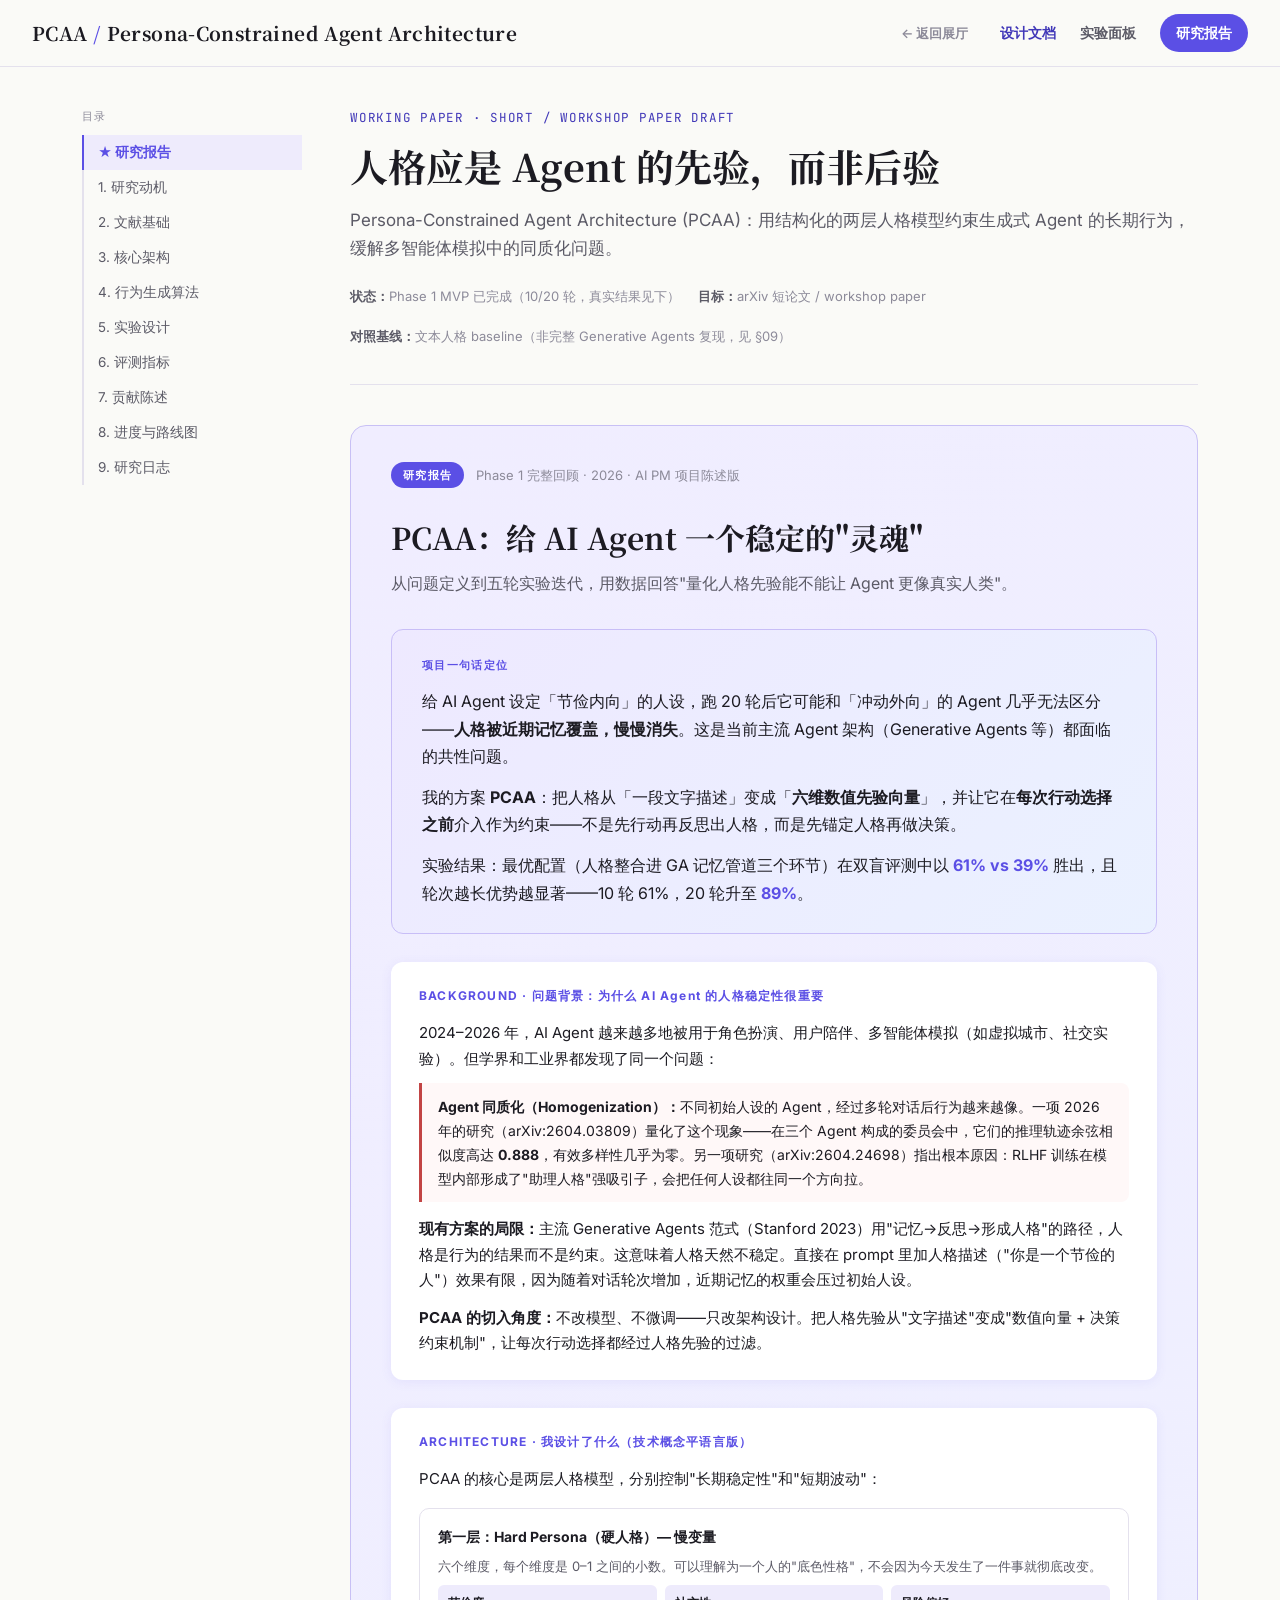
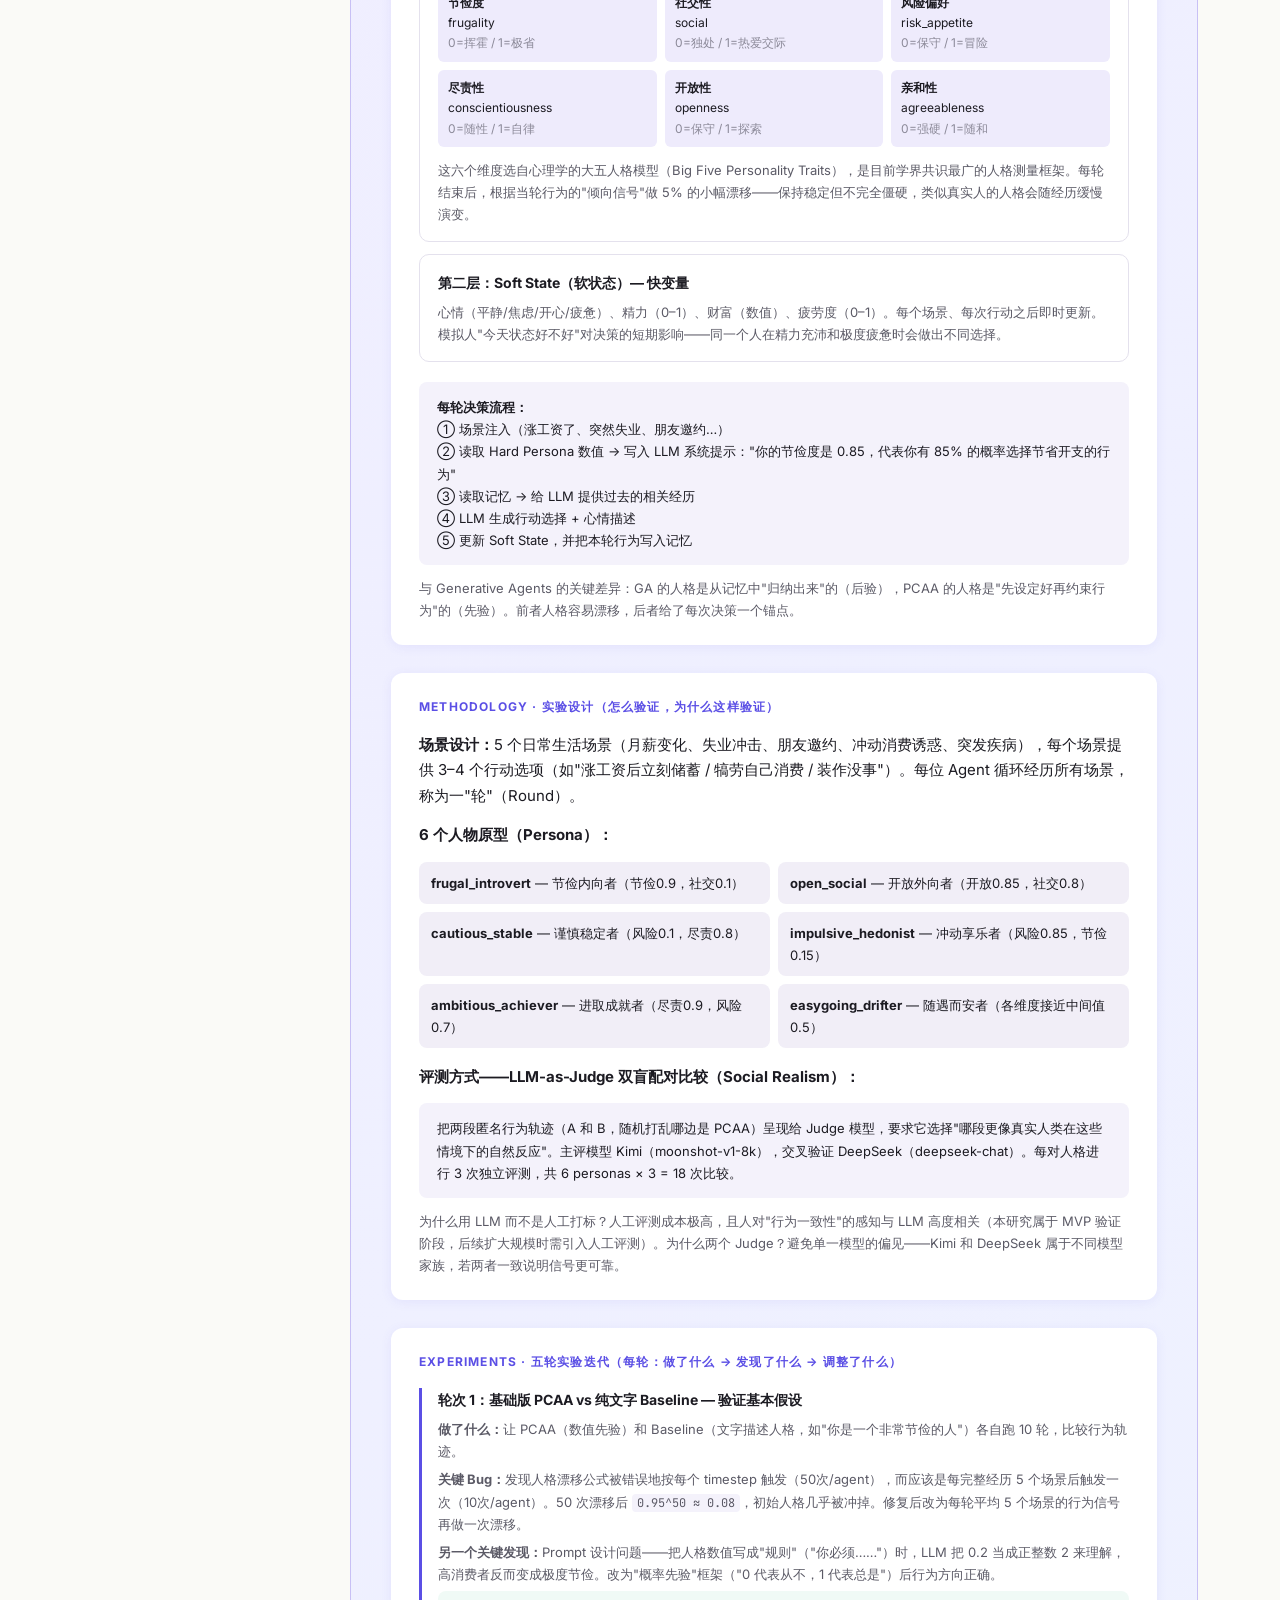
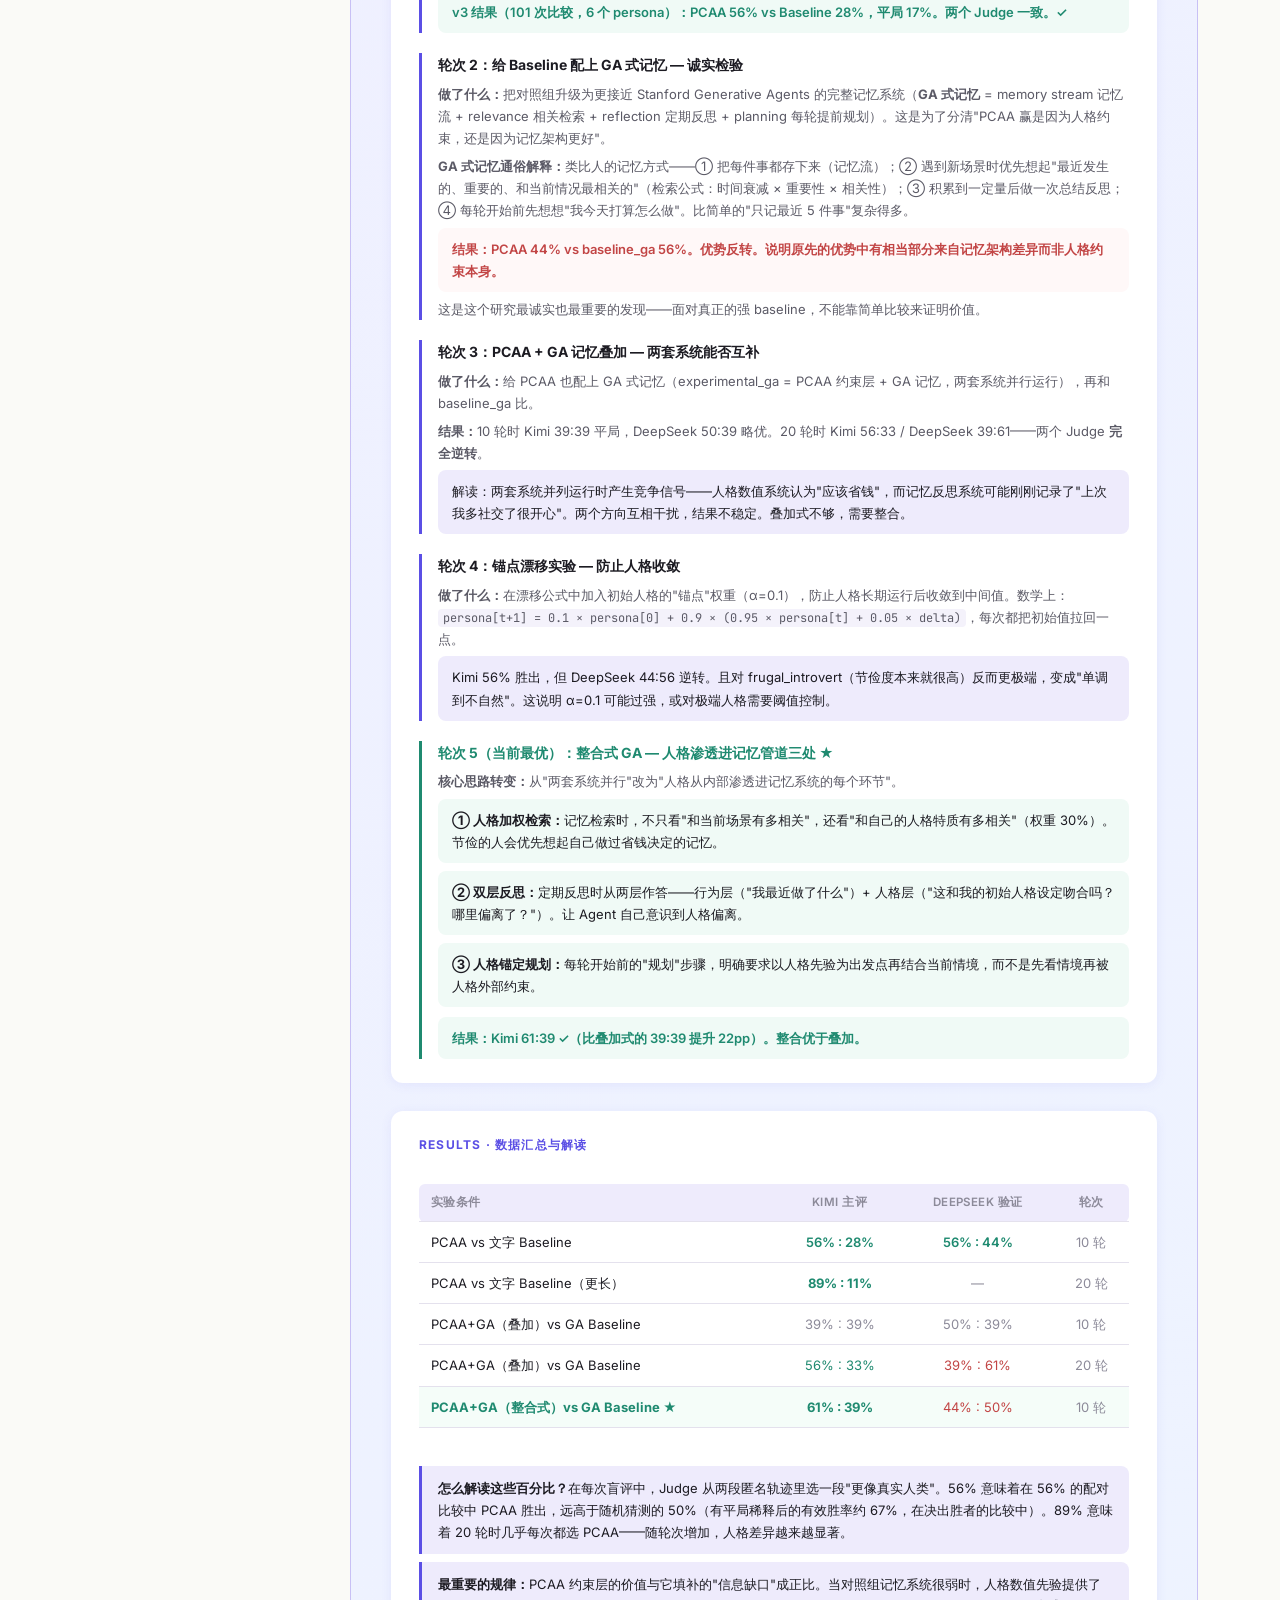
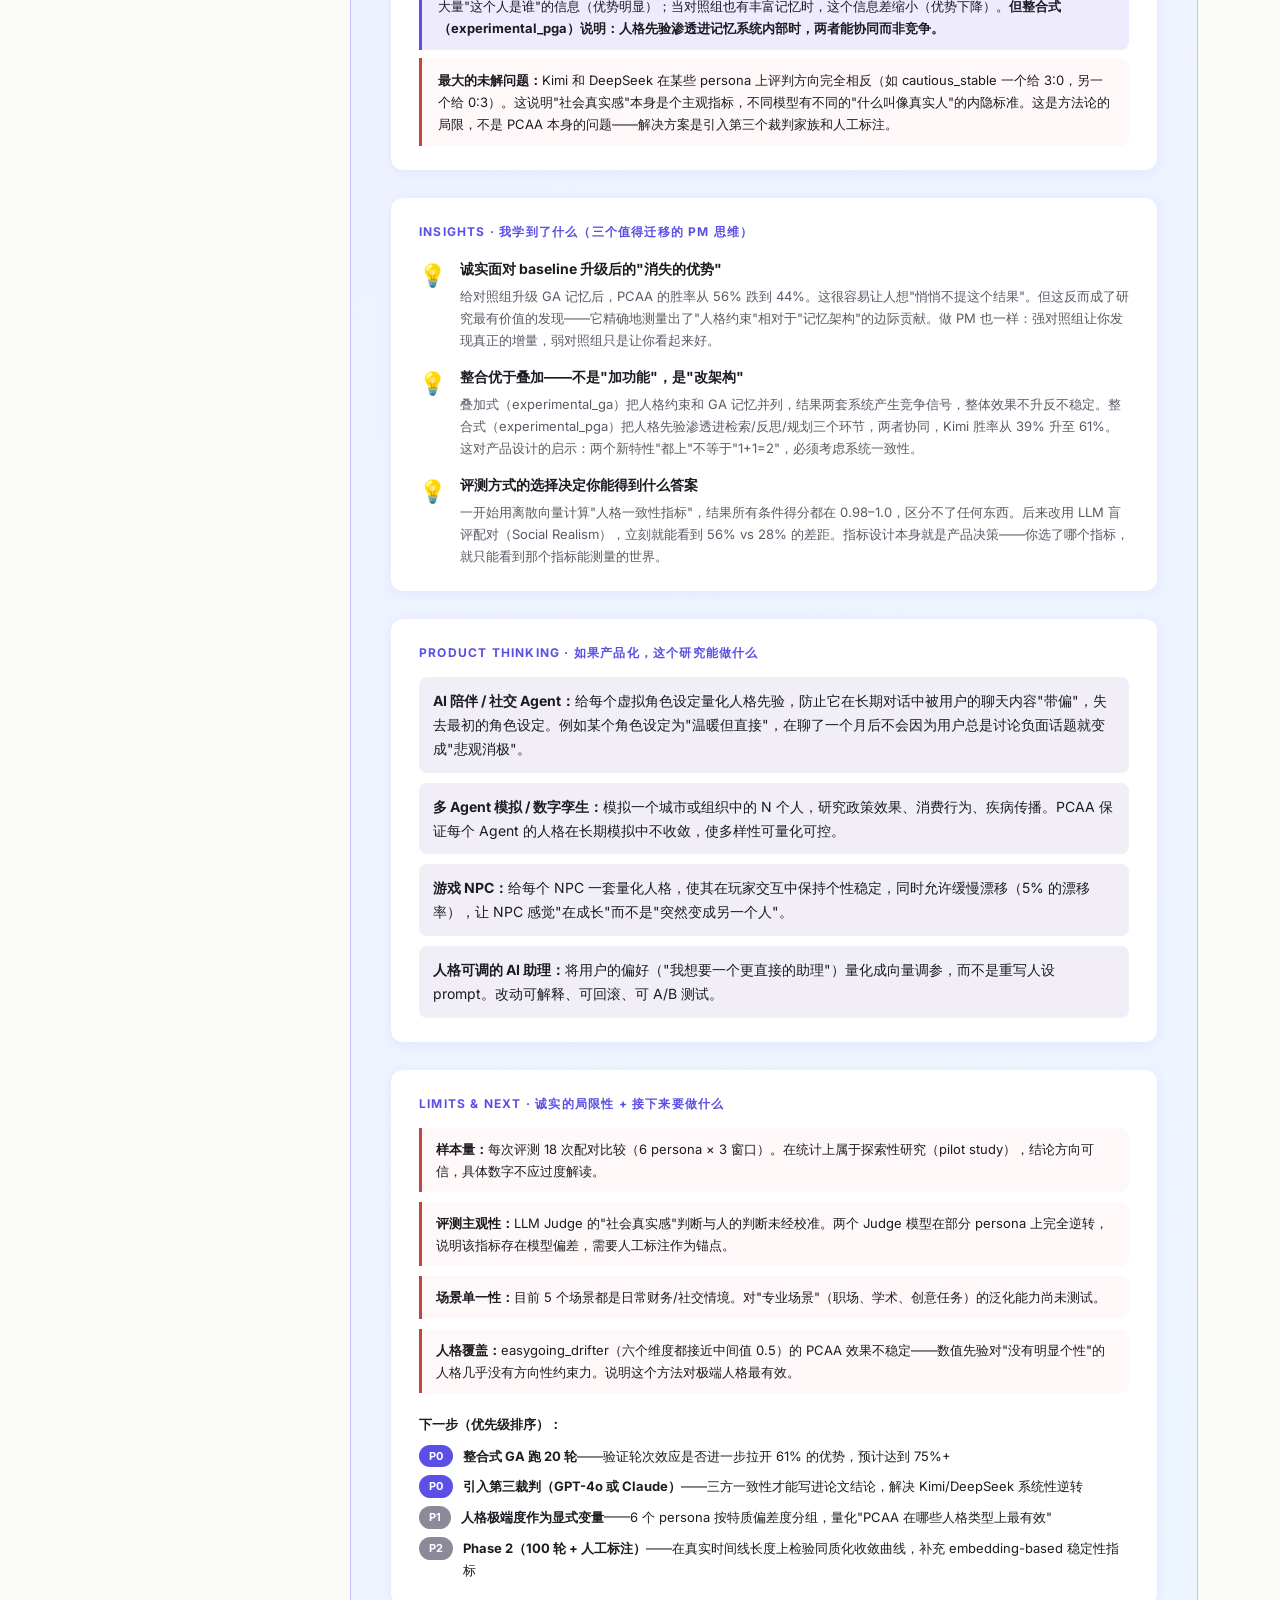
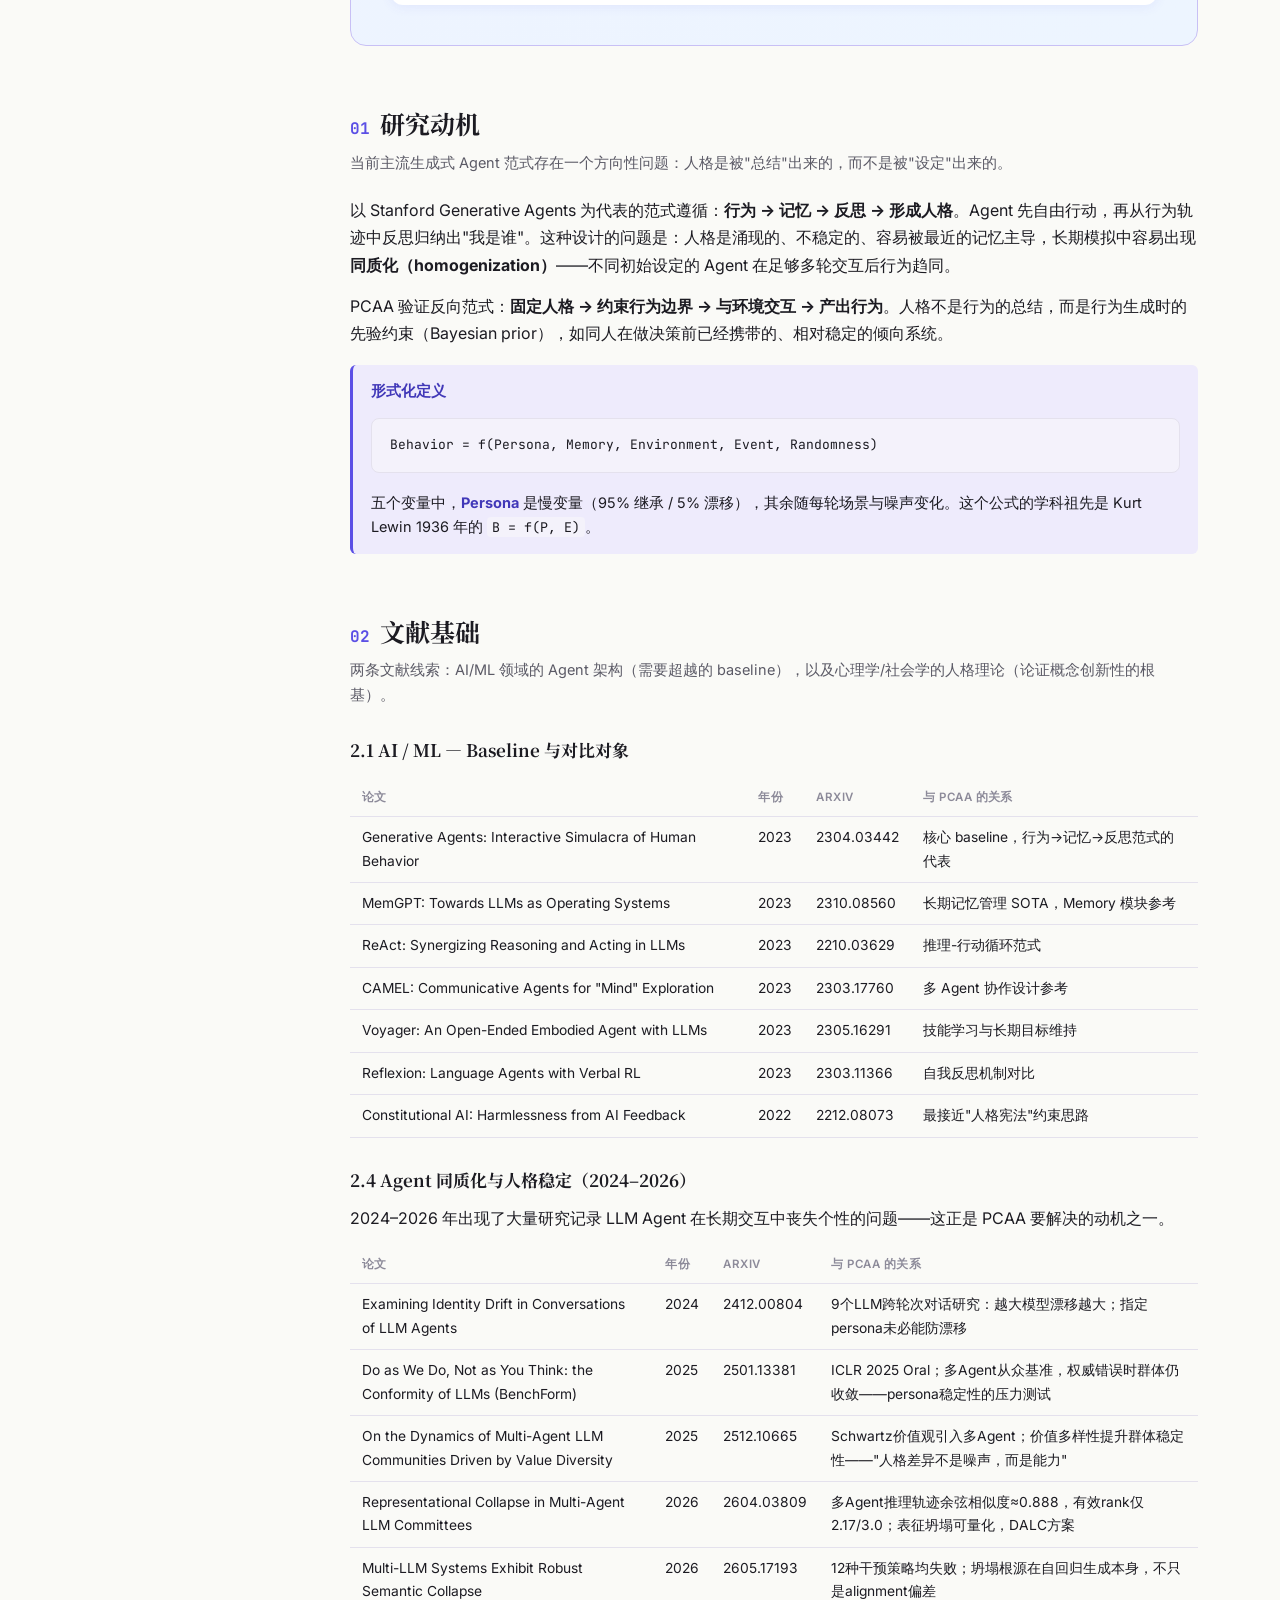
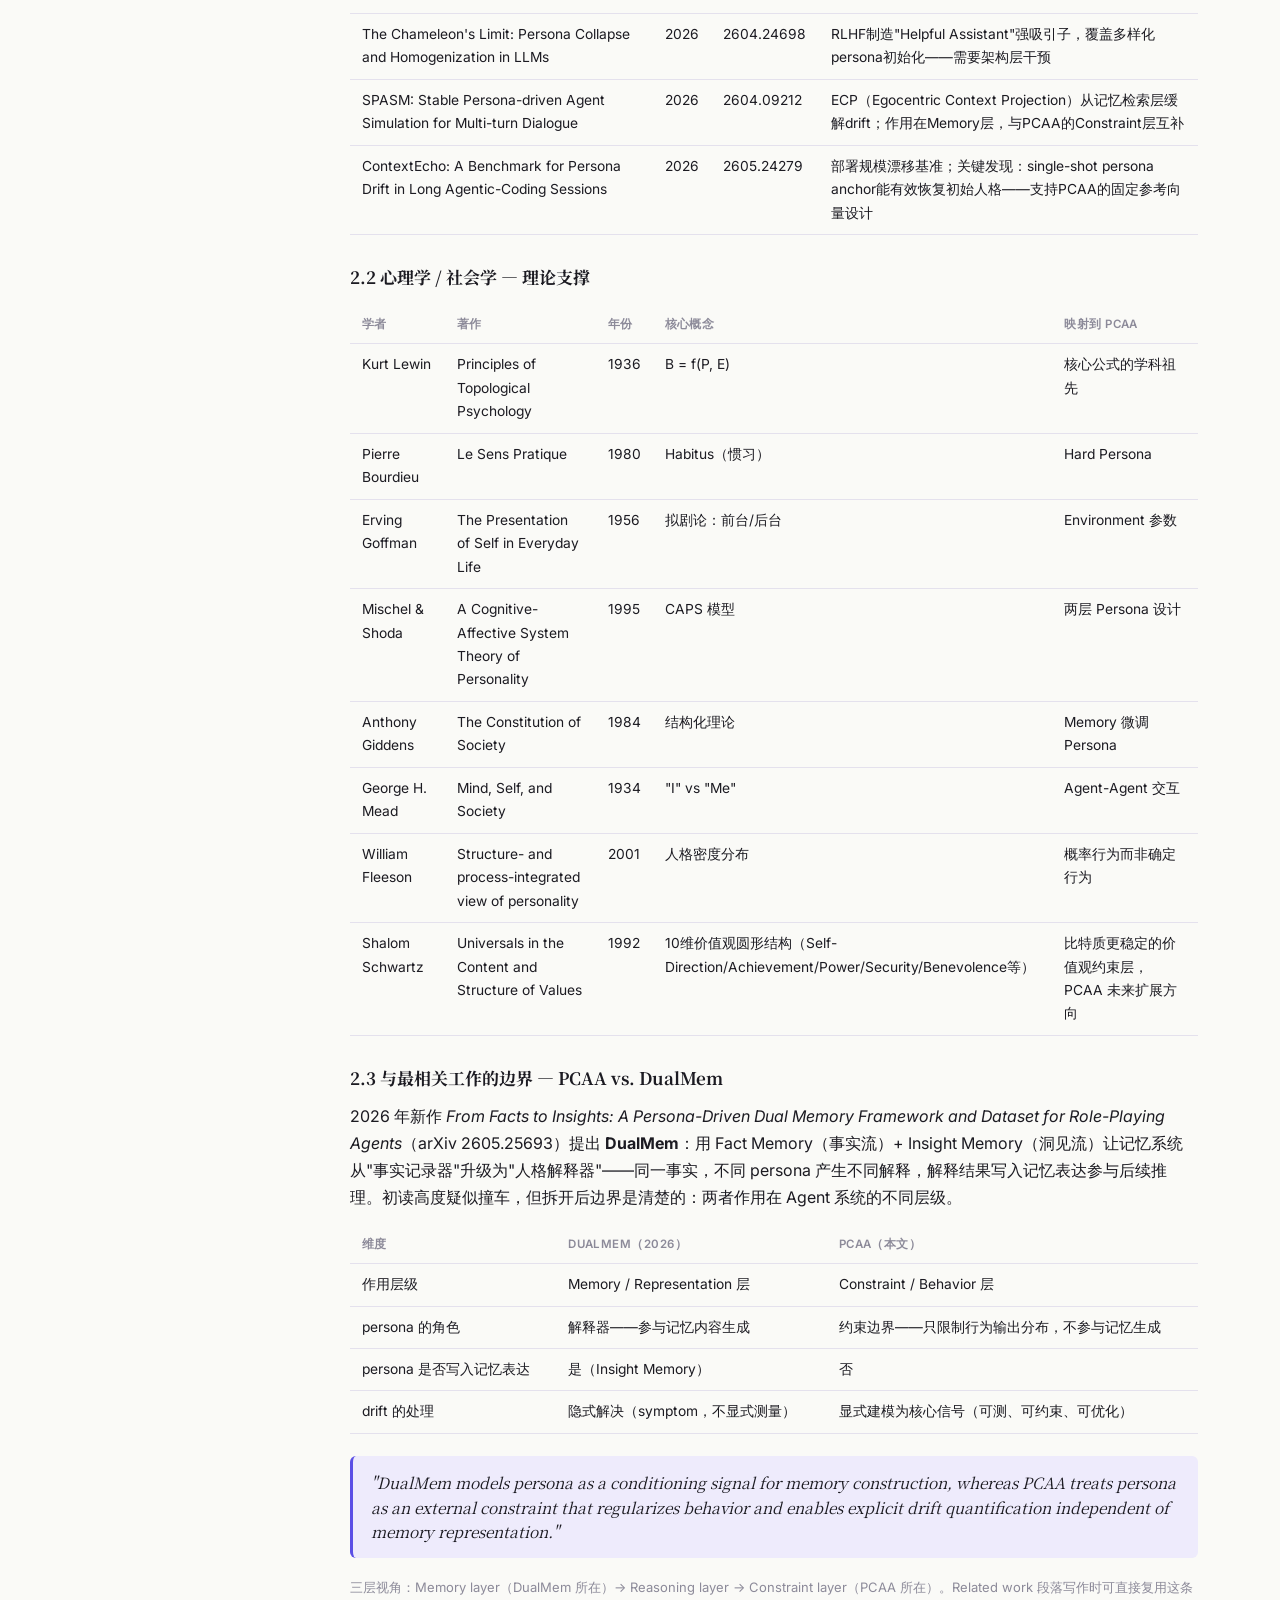
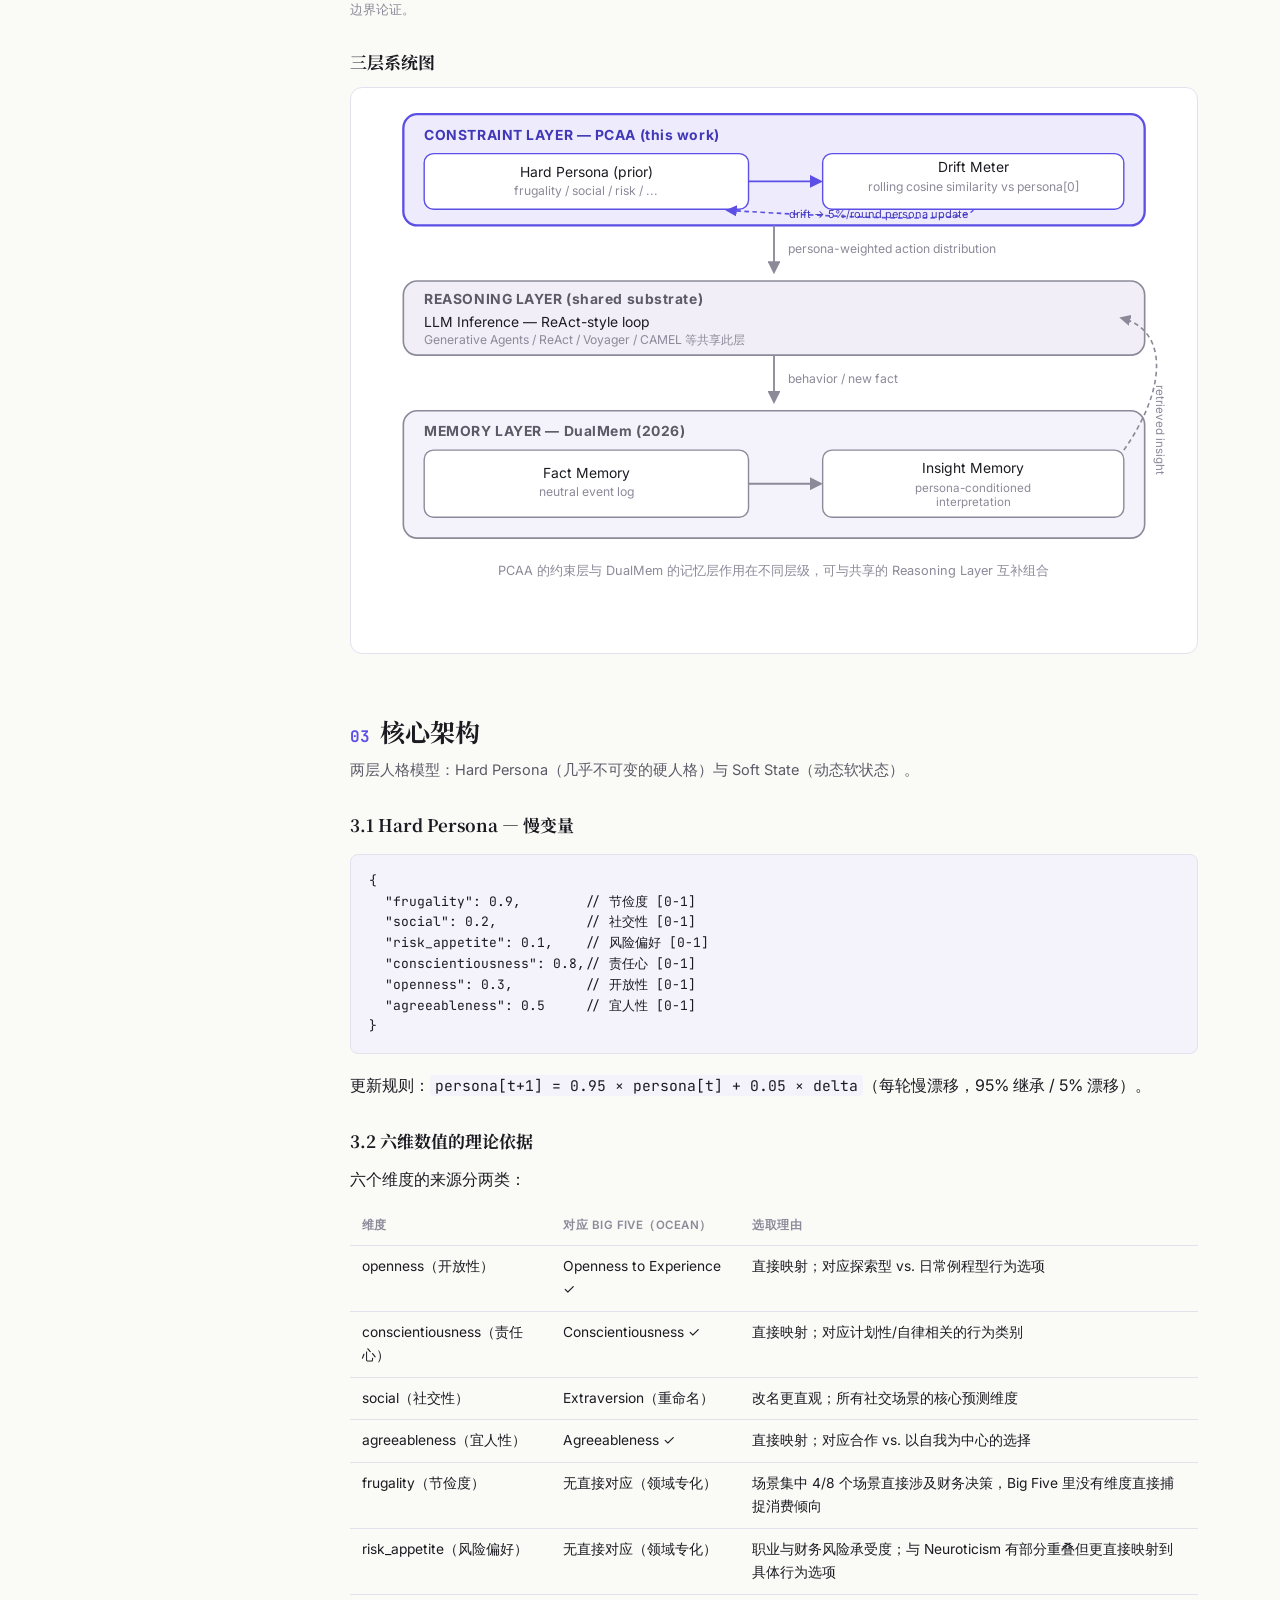
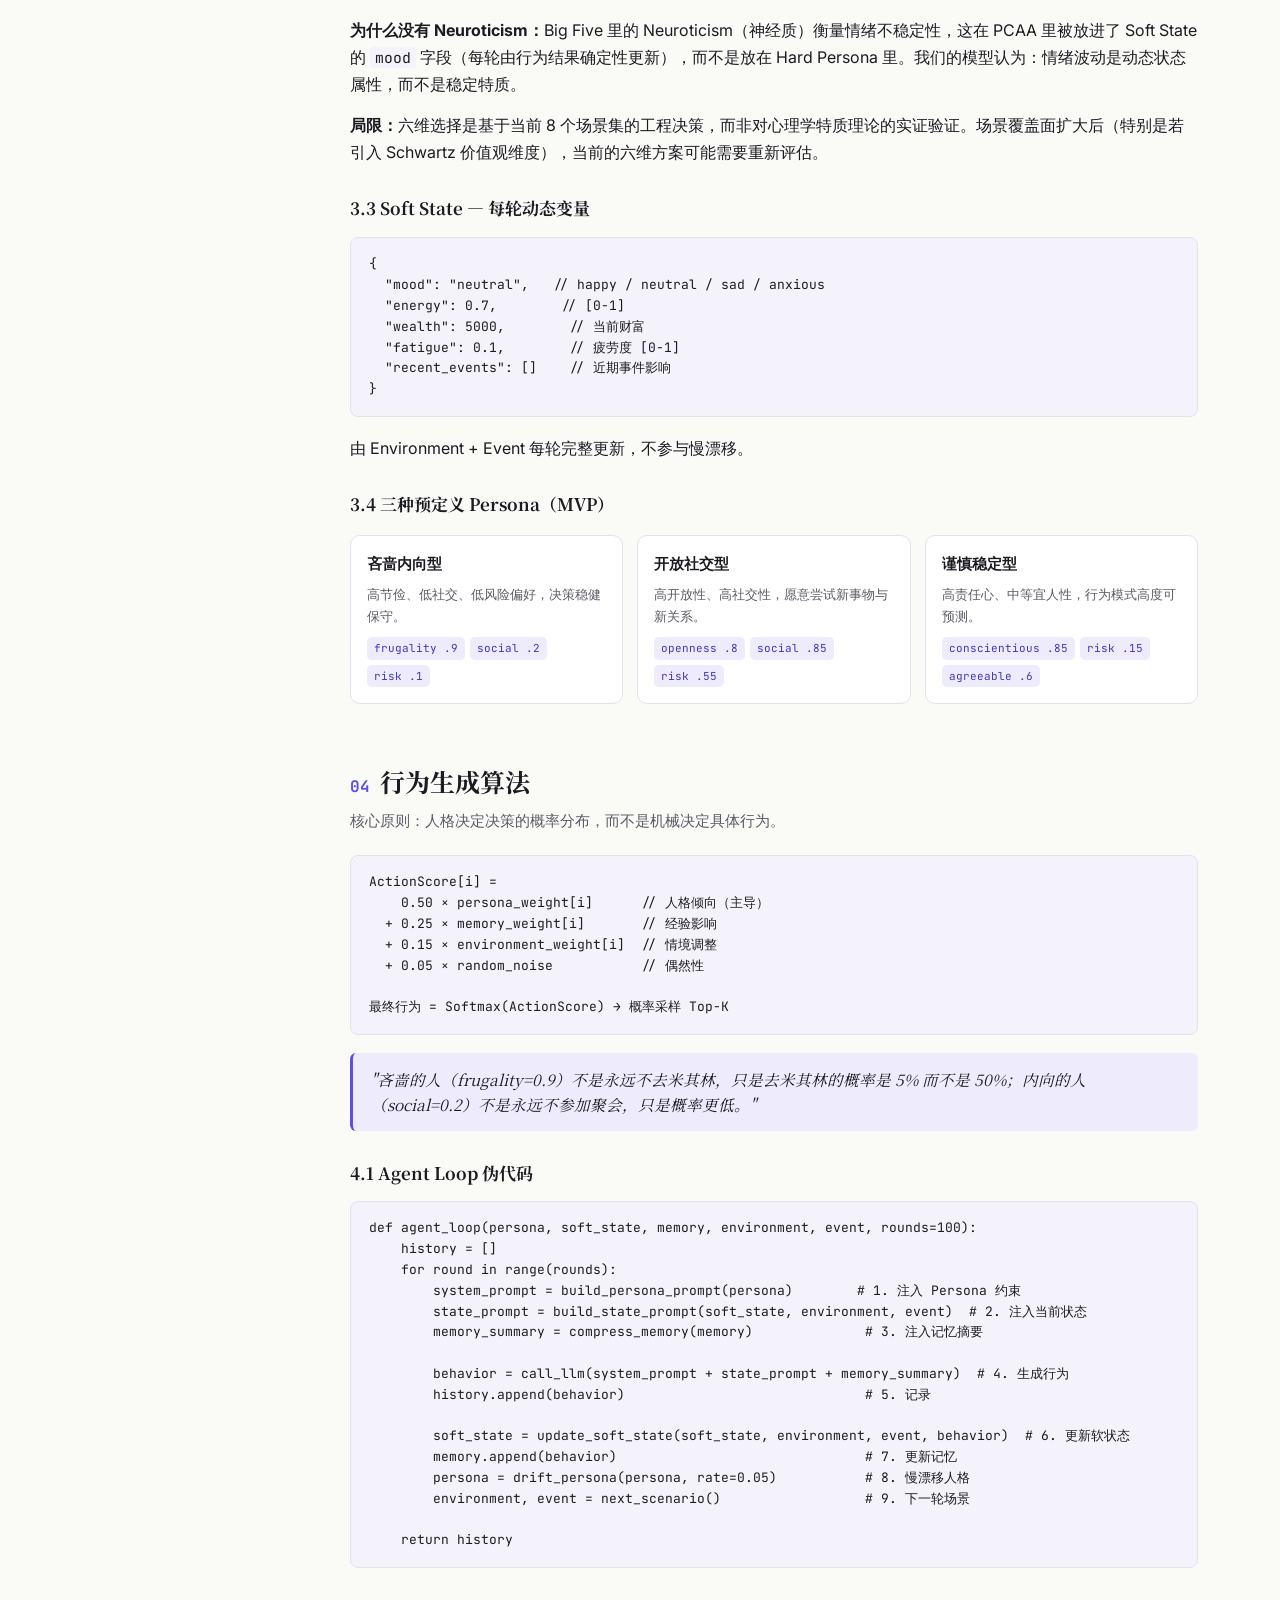
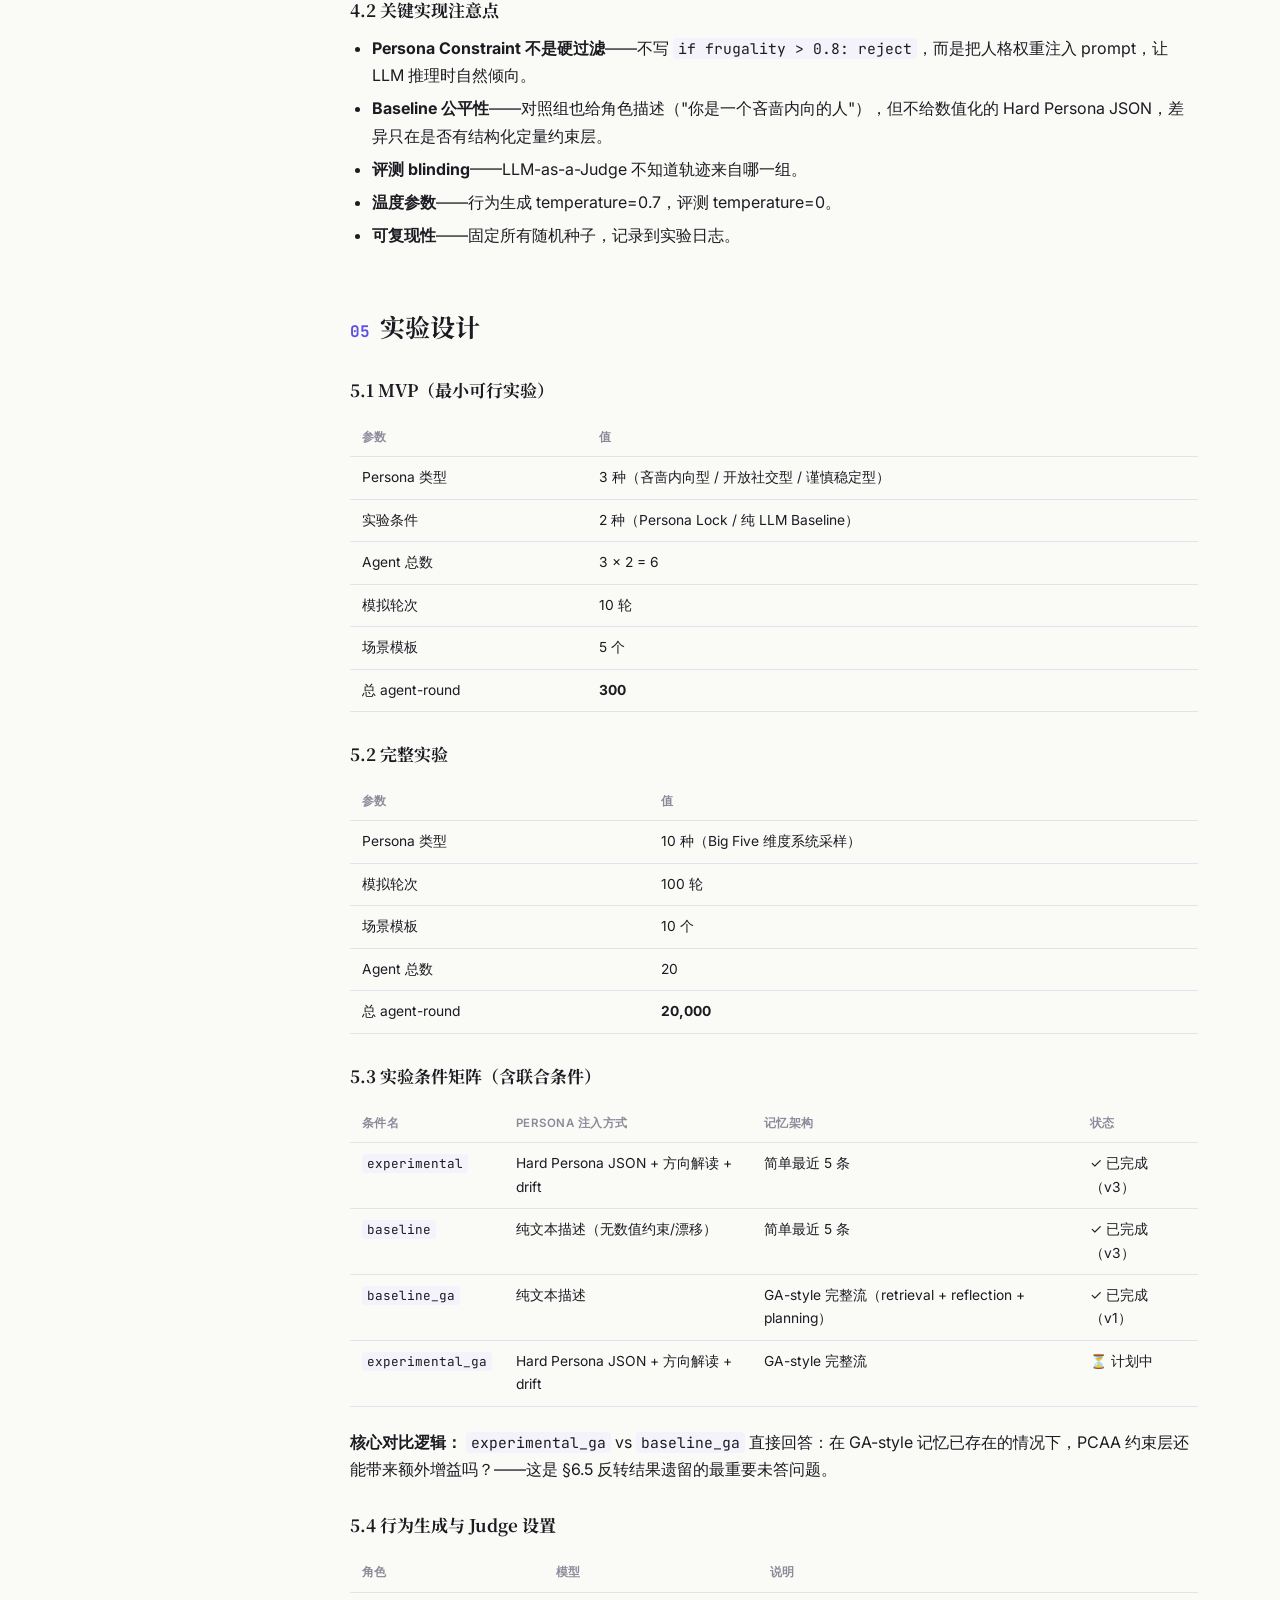
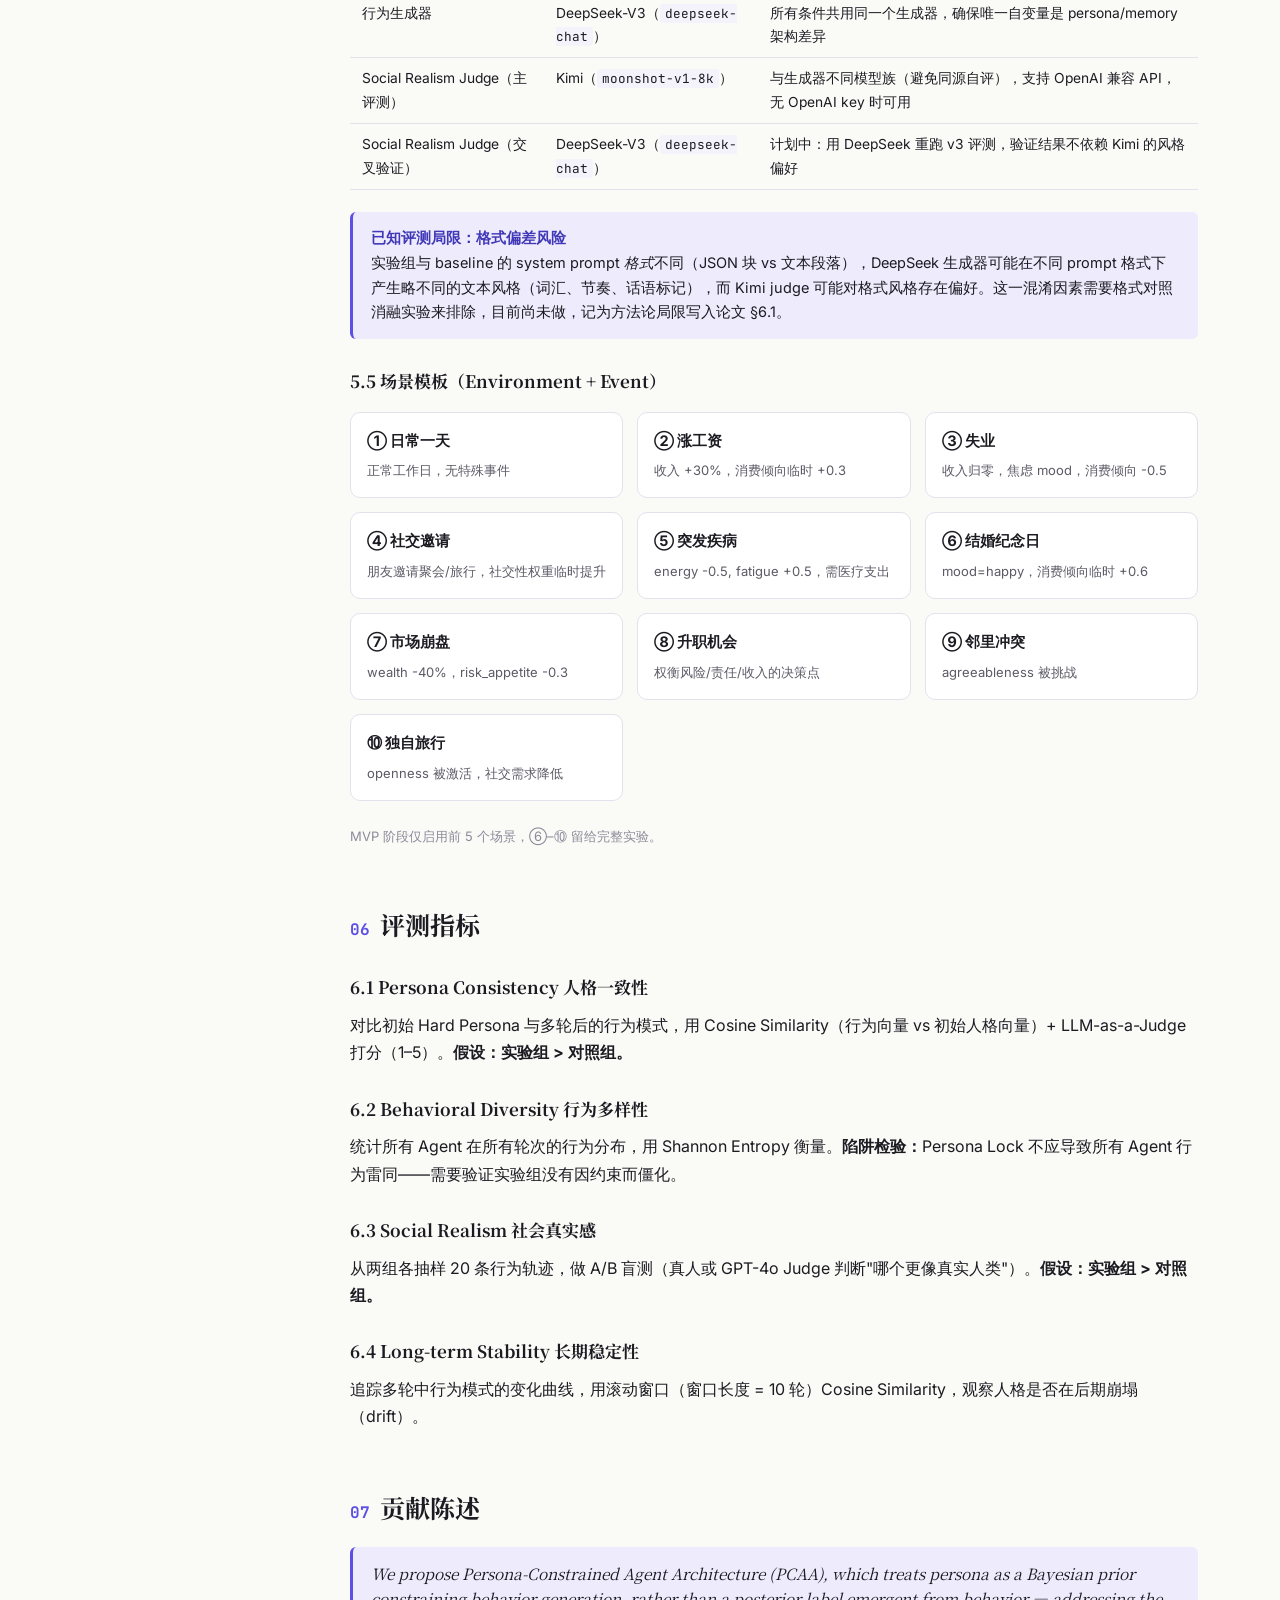
==== commit faa9b39f: "Fix pitch card: light purple bg + dark text, split into 3 paragraphs for projection Co-Authored-By: " ====
--- a/docs/index.html
+++ b/docs/index.html
@@ -60,9 +60,11 @@
       <div style="display:grid;gap:28px;">
 
         <!-- 0. 30-second pitch -->
-        <div style="background:var(--accent);border-radius:12px;padding:24px 28px;color:#fff;">
-          <div style="font-size:11px;font-weight:700;letter-spacing:.12em;opacity:.75;margin-bottom:10px;">30 秒说清楚这个项目</div>
-          <p style="margin:0;font-size:17px;line-height:1.65;font-weight:500;">现有 AI Agent 有一个隐藏问题：给它一个"节俭内向"的人设，跑 20 轮之后它可能变得和"冲动外向"的 Agent 几乎一样——人格被最近的记忆覆盖，慢慢消失。我做了一个实验性架构 <b>PCAA</b>，把人格从"文字描述"变成"六维数值先验"，并让这个先验<b>在每次决策之前</b>介入，而不是让行为先发生再反思出人格。结果：在两种主流评估方式下，PCAA 都让 Agent 的行为轨迹更像真实人类——最优配置（整合式 GA）在主评测中以 <b>61% vs 39%</b> 胜出。</p>
+        <div style="background:linear-gradient(135deg,#eee9ff 0%,#eaf1ff 100%);border:1.5px solid #c8bef7;border-radius:12px;padding:26px 30px;">
+          <div style="font-size:11px;font-weight:700;letter-spacing:.12em;color:var(--accent);margin-bottom:14px;">项目一句话定位</div>
+          <p style="margin:0 0 14px;font-size:16px;line-height:1.7;color:var(--ink);">给 AI Agent 设定「节俭内向」的人设，跑 20 轮后它可能和「冲动外向」的 Agent 几乎无法区分——<b>人格被近期记忆覆盖，慢慢消失</b>。这是当前主流 Agent 架构（Generative Agents 等）都面临的共性问题。</p>
+          <p style="margin:0 0 14px;font-size:16px;line-height:1.7;color:var(--ink);">我的方案 <b>PCAA</b>：把人格从「一段文字描述」变成「<b>六维数值先验向量</b>」，并让它在<b>每次行动选择之前</b>介入作为约束——不是先行动再反思出人格，而是先锚定人格再做决策。</p>
+          <p style="margin:0;font-size:16px;line-height:1.7;color:var(--ink);">实验结果：最优配置（人格整合进 GA 记忆管道三个环节）在双盲评测中以 <b style="color:var(--accent);">61% vs 39%</b> 胜出，且轮次越长优势越显著——10 轮 61%，20 轮升至 <b style="color:var(--accent);">89%</b>。</p>
         </div>
 
         <!-- 1. 问题背景 -->
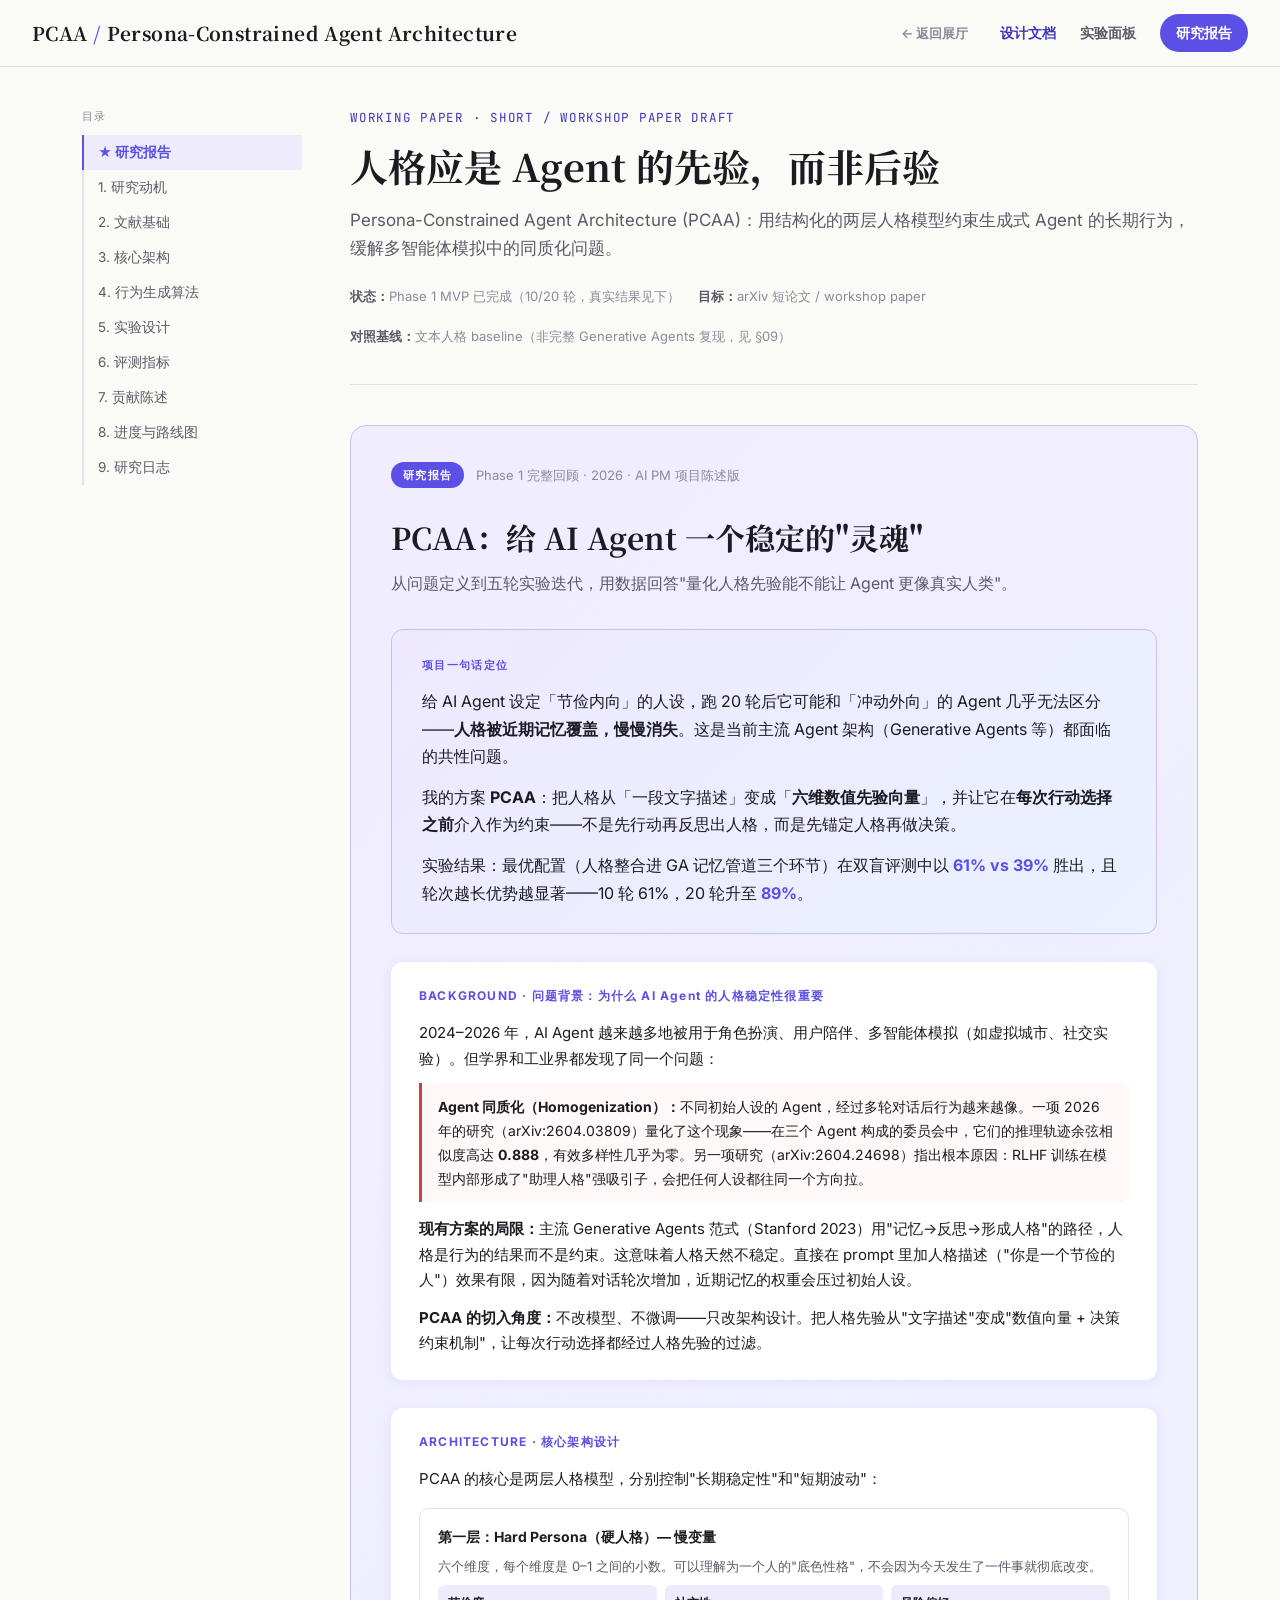
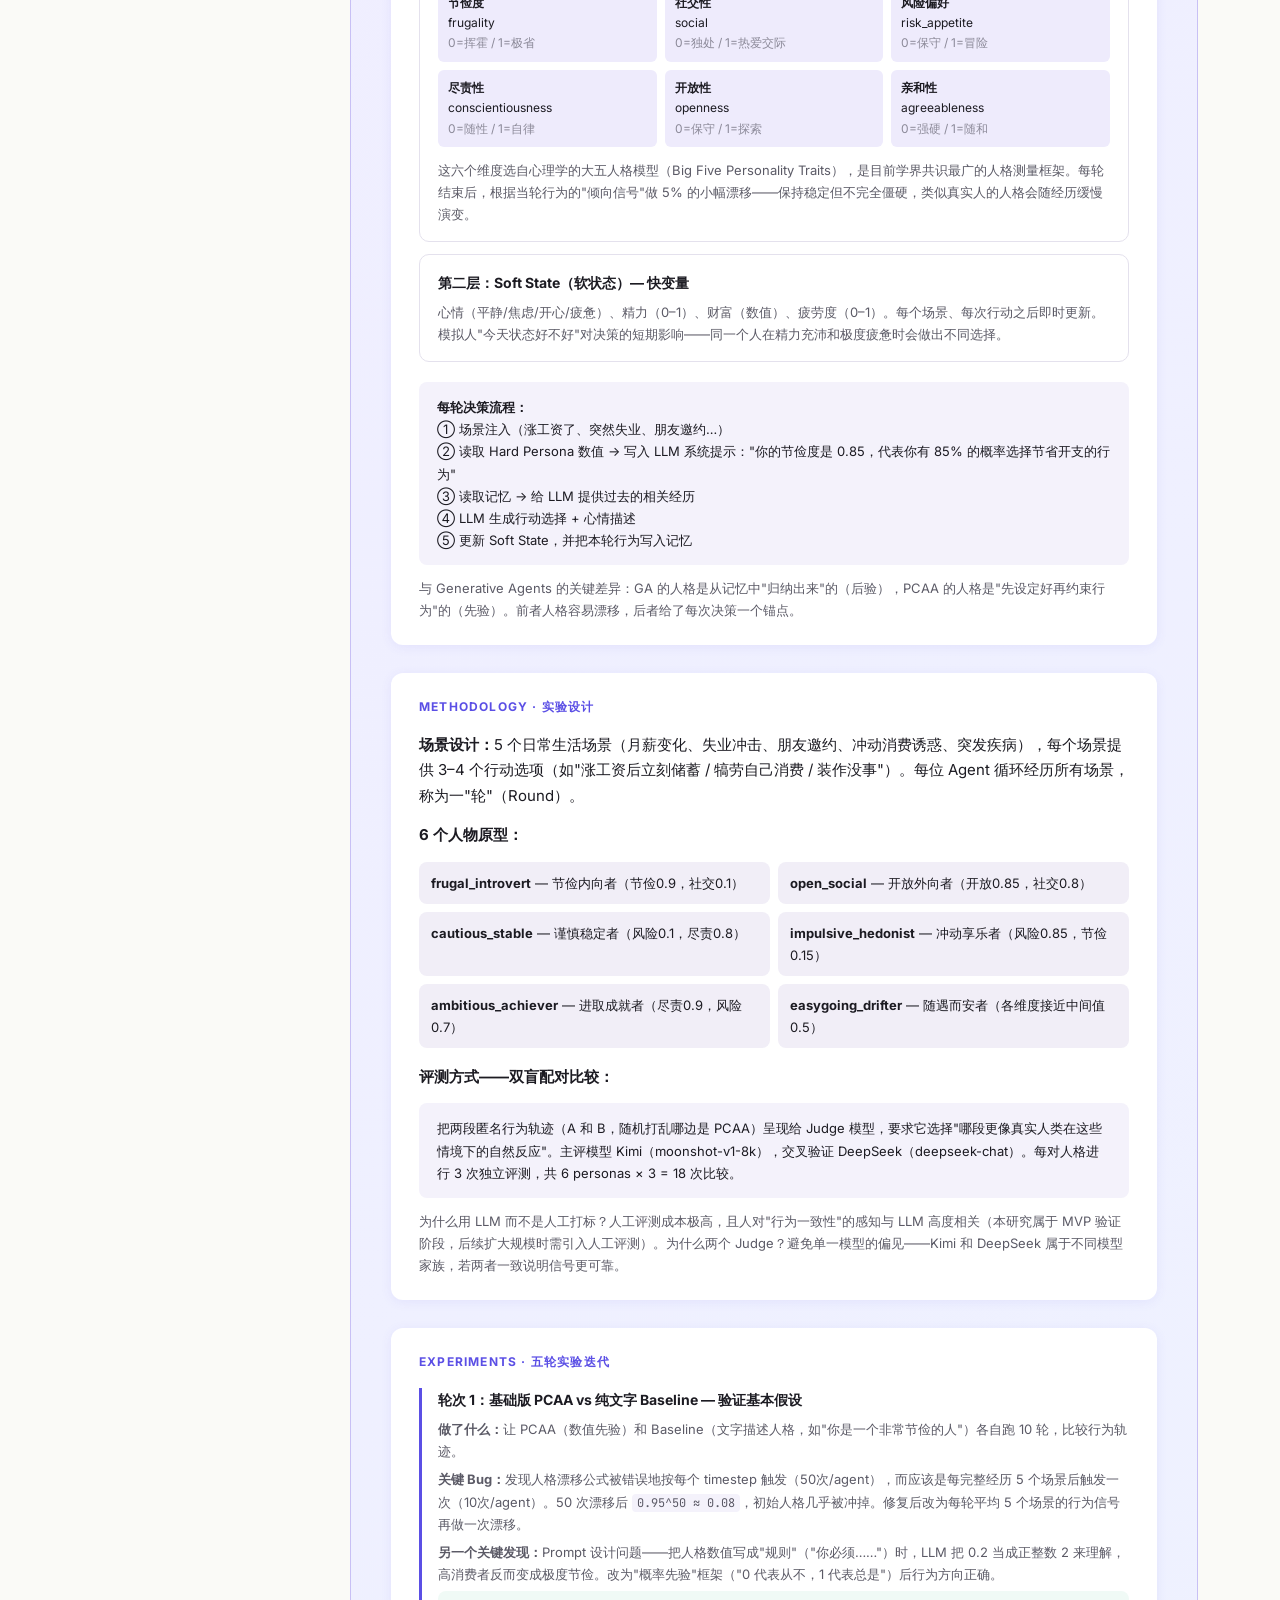
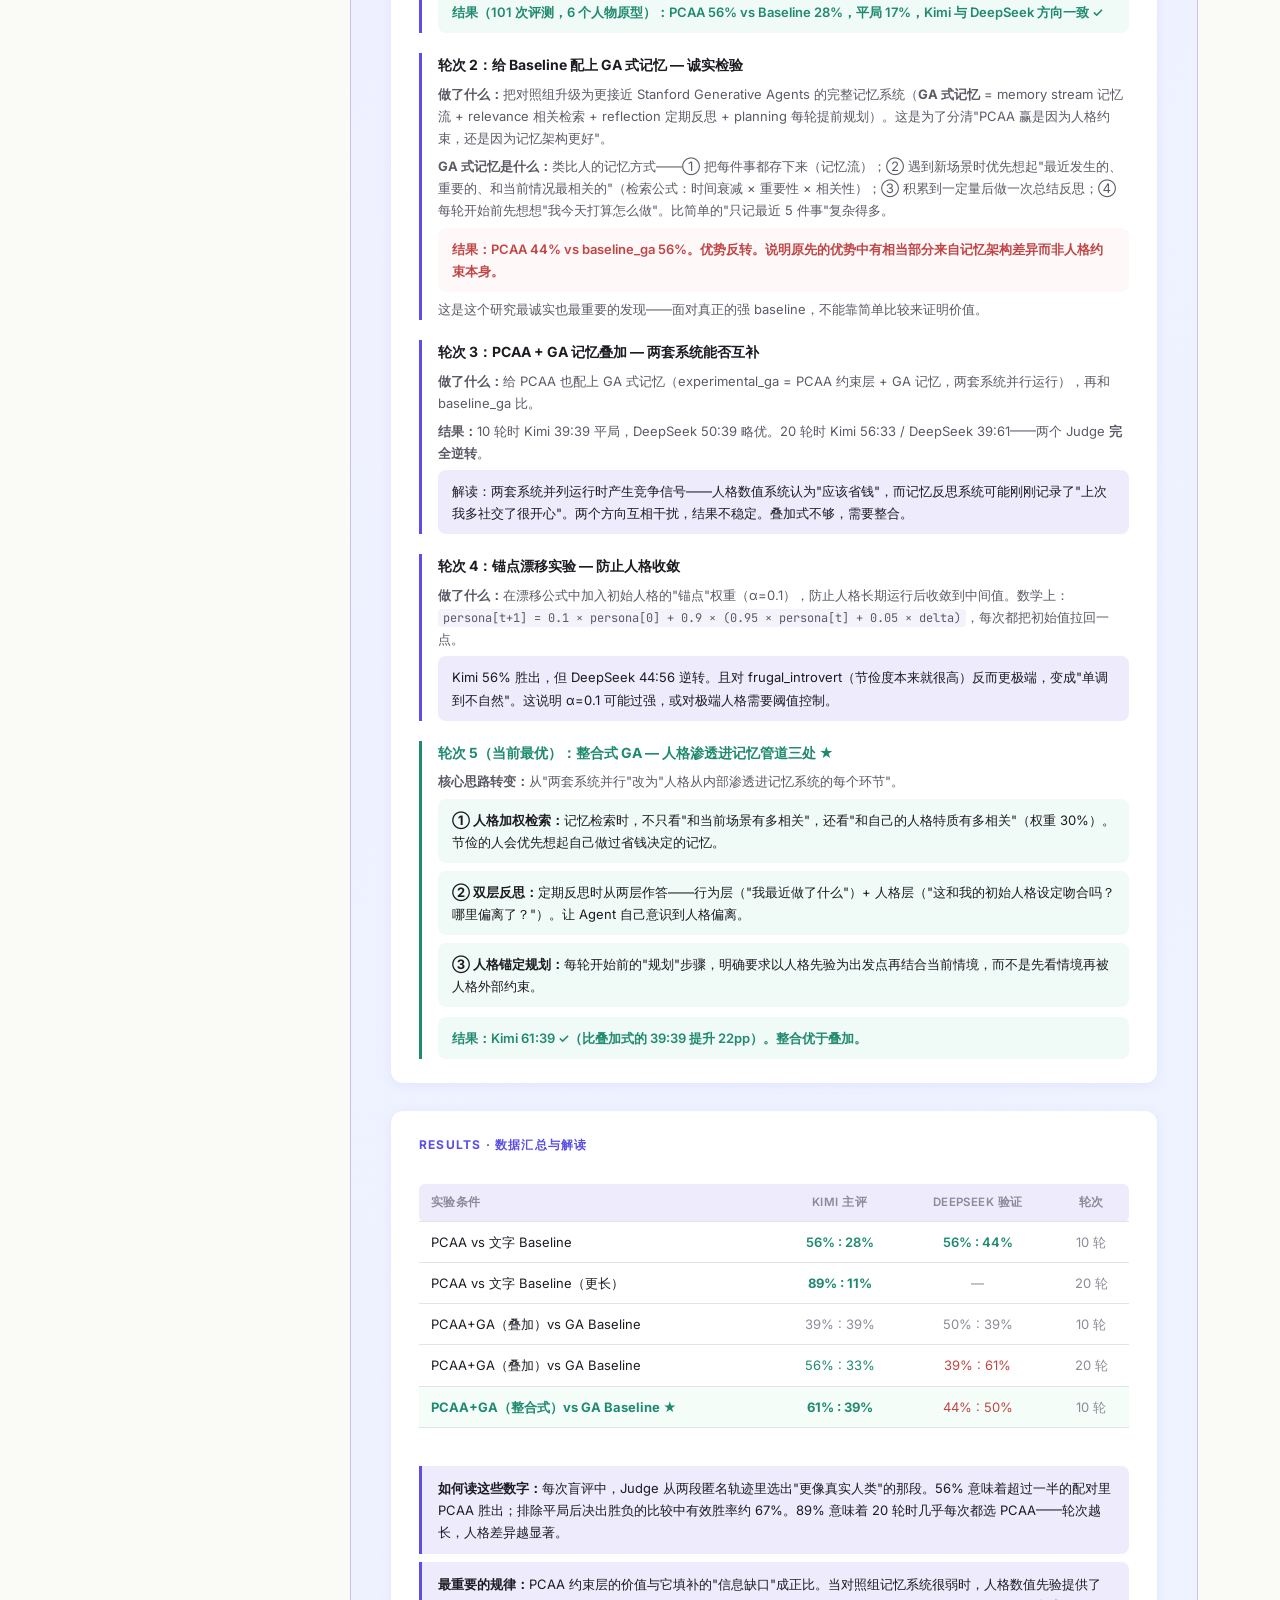
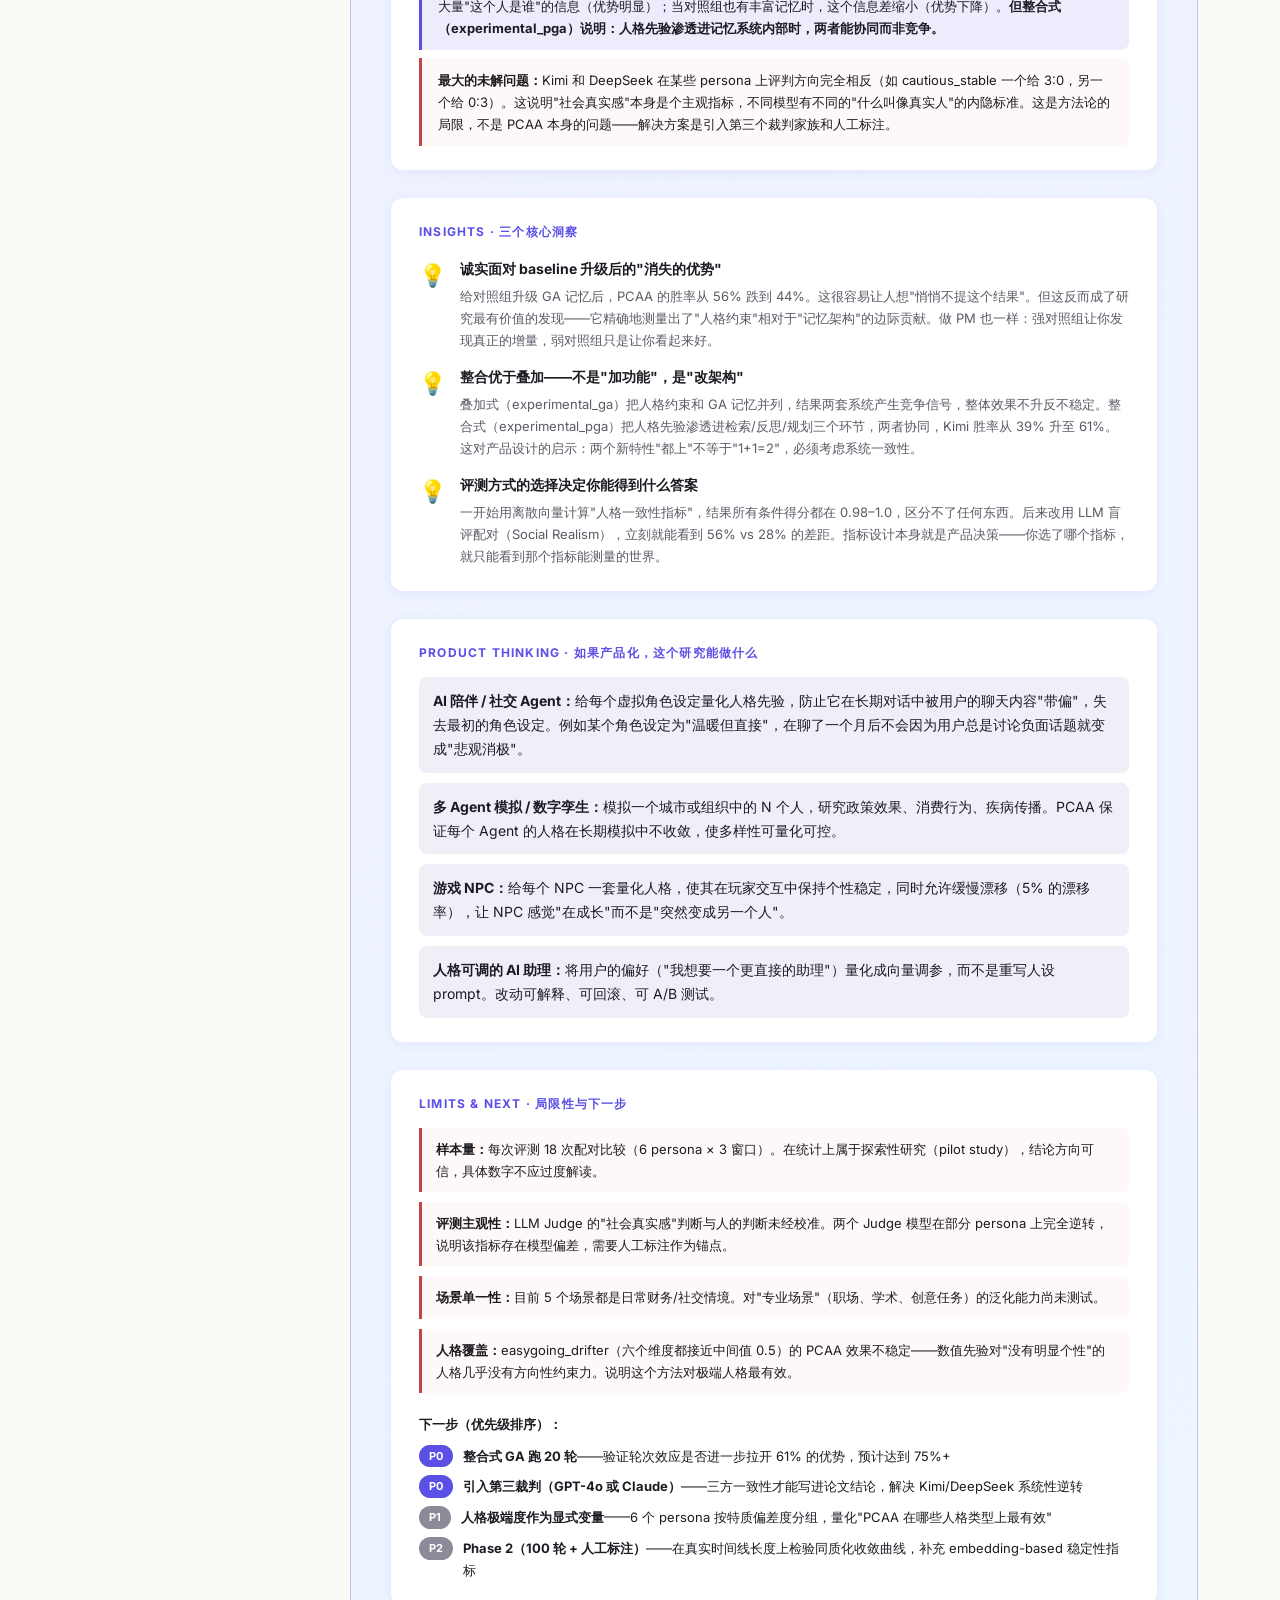
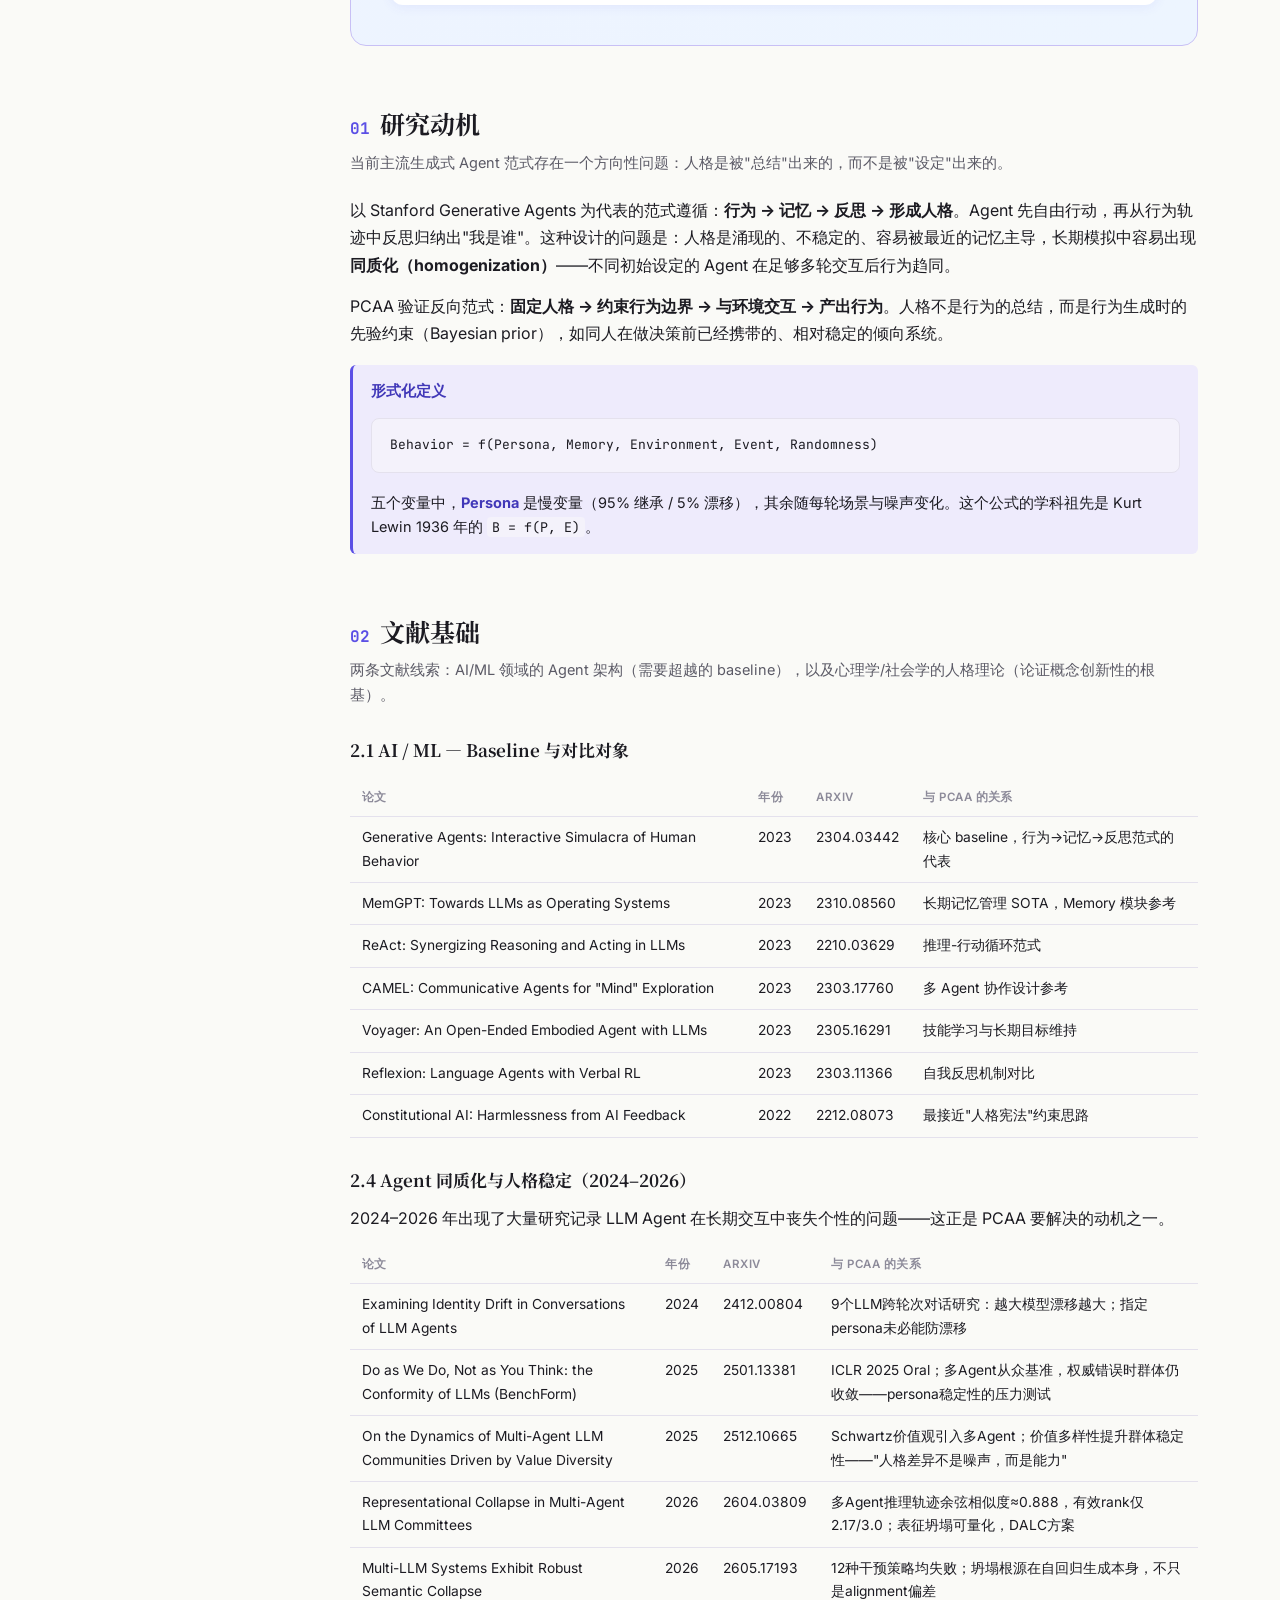
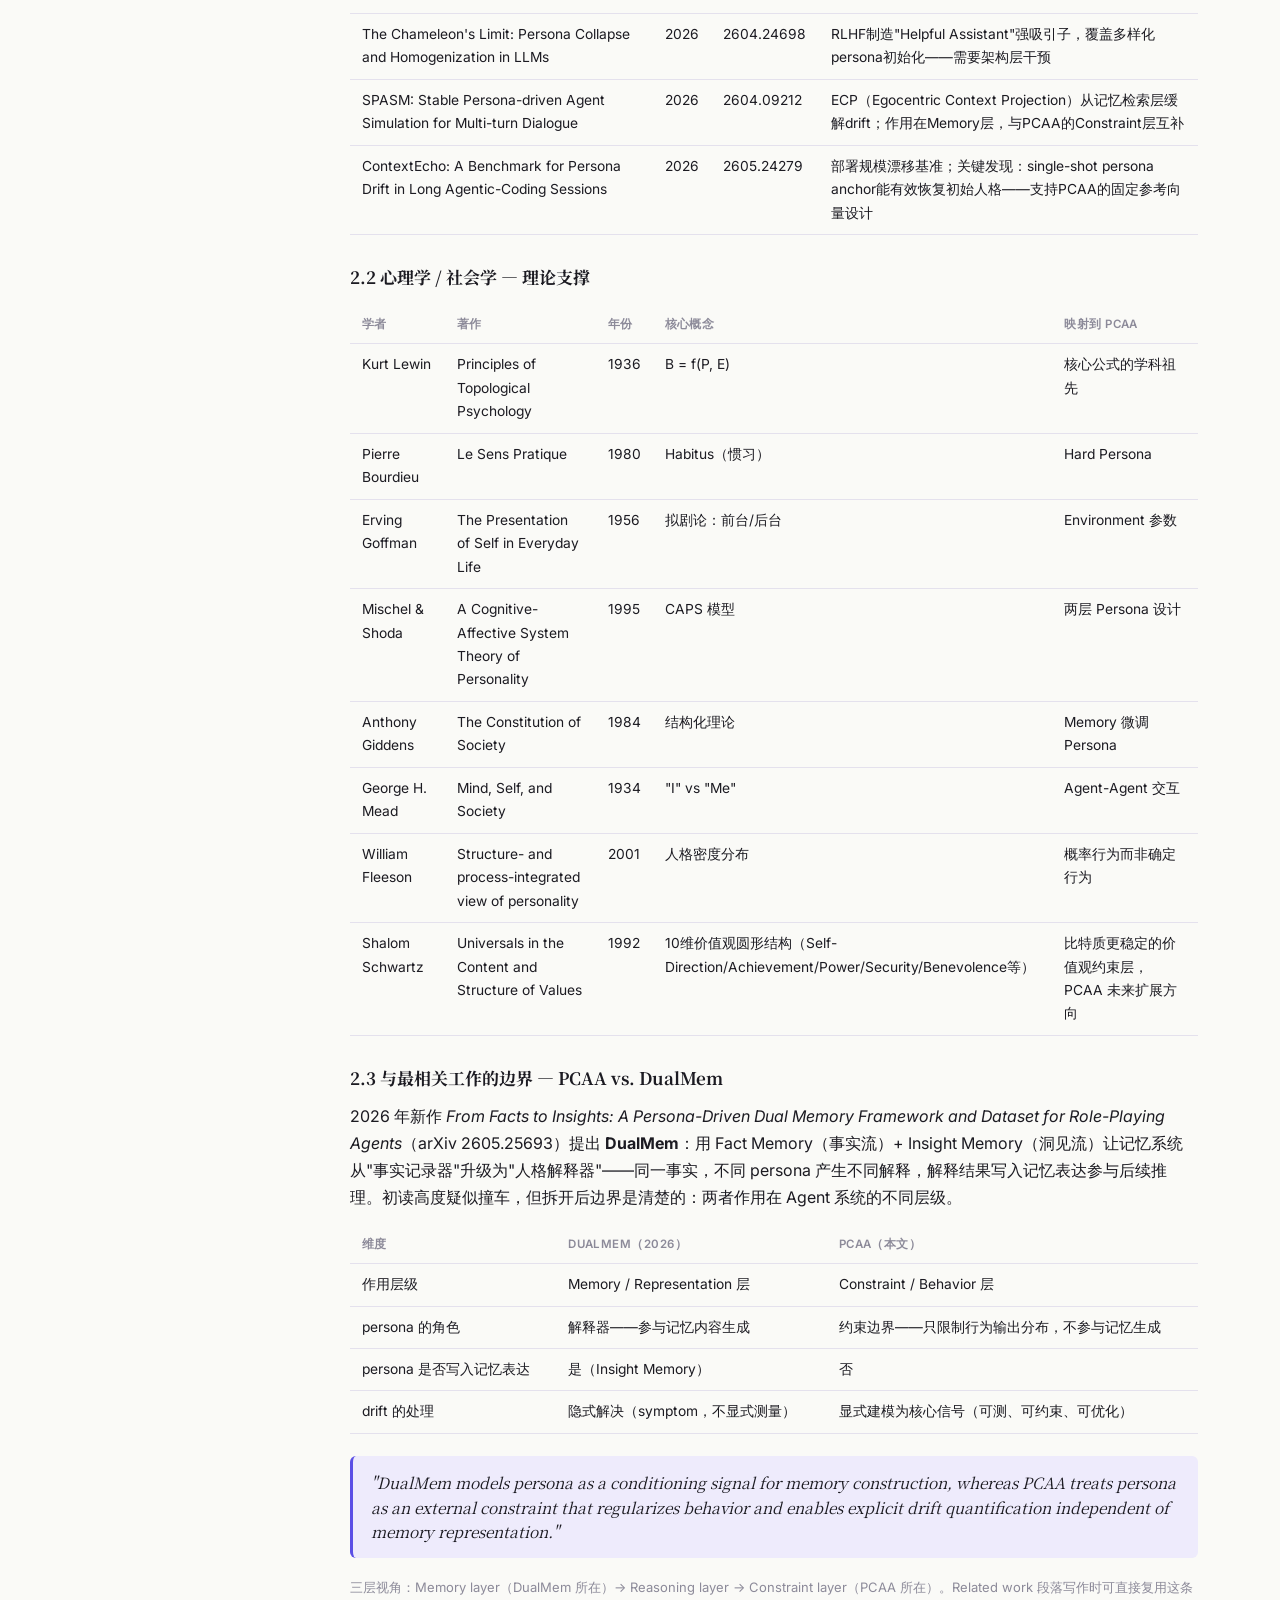
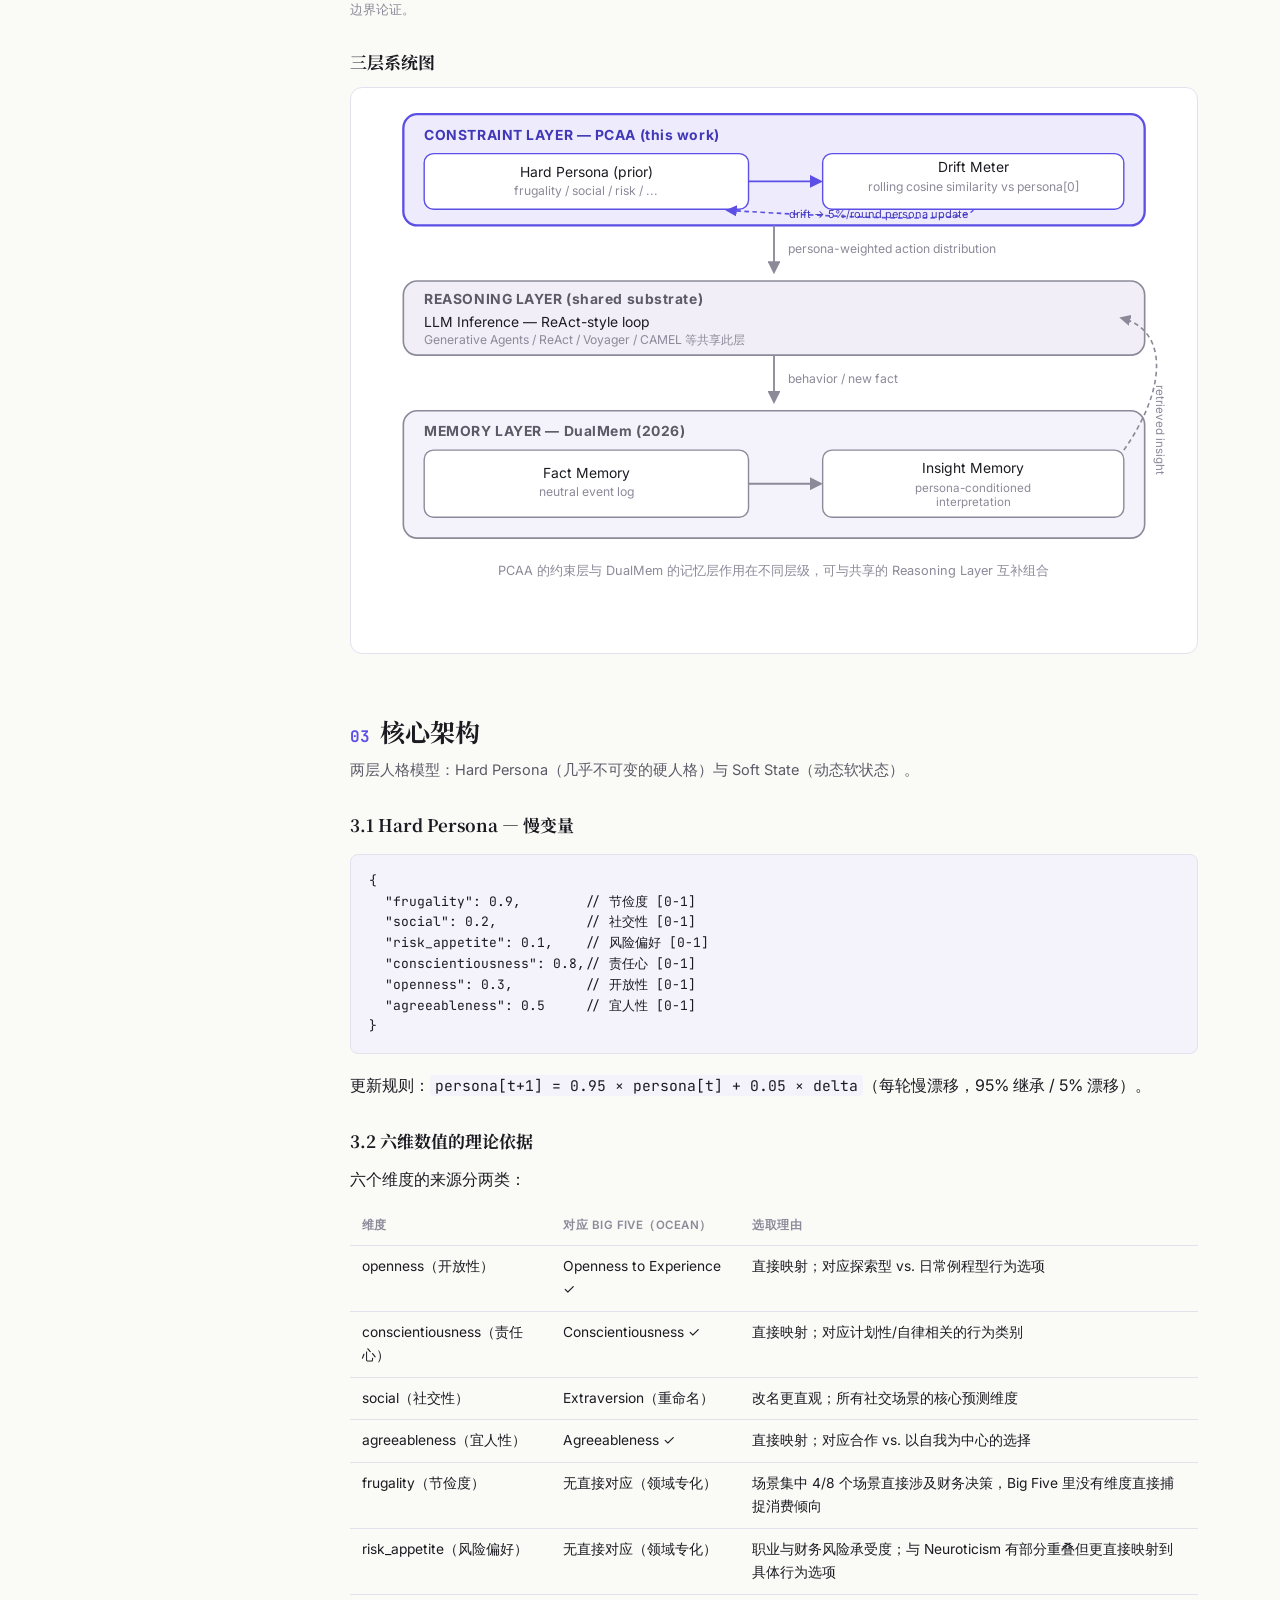
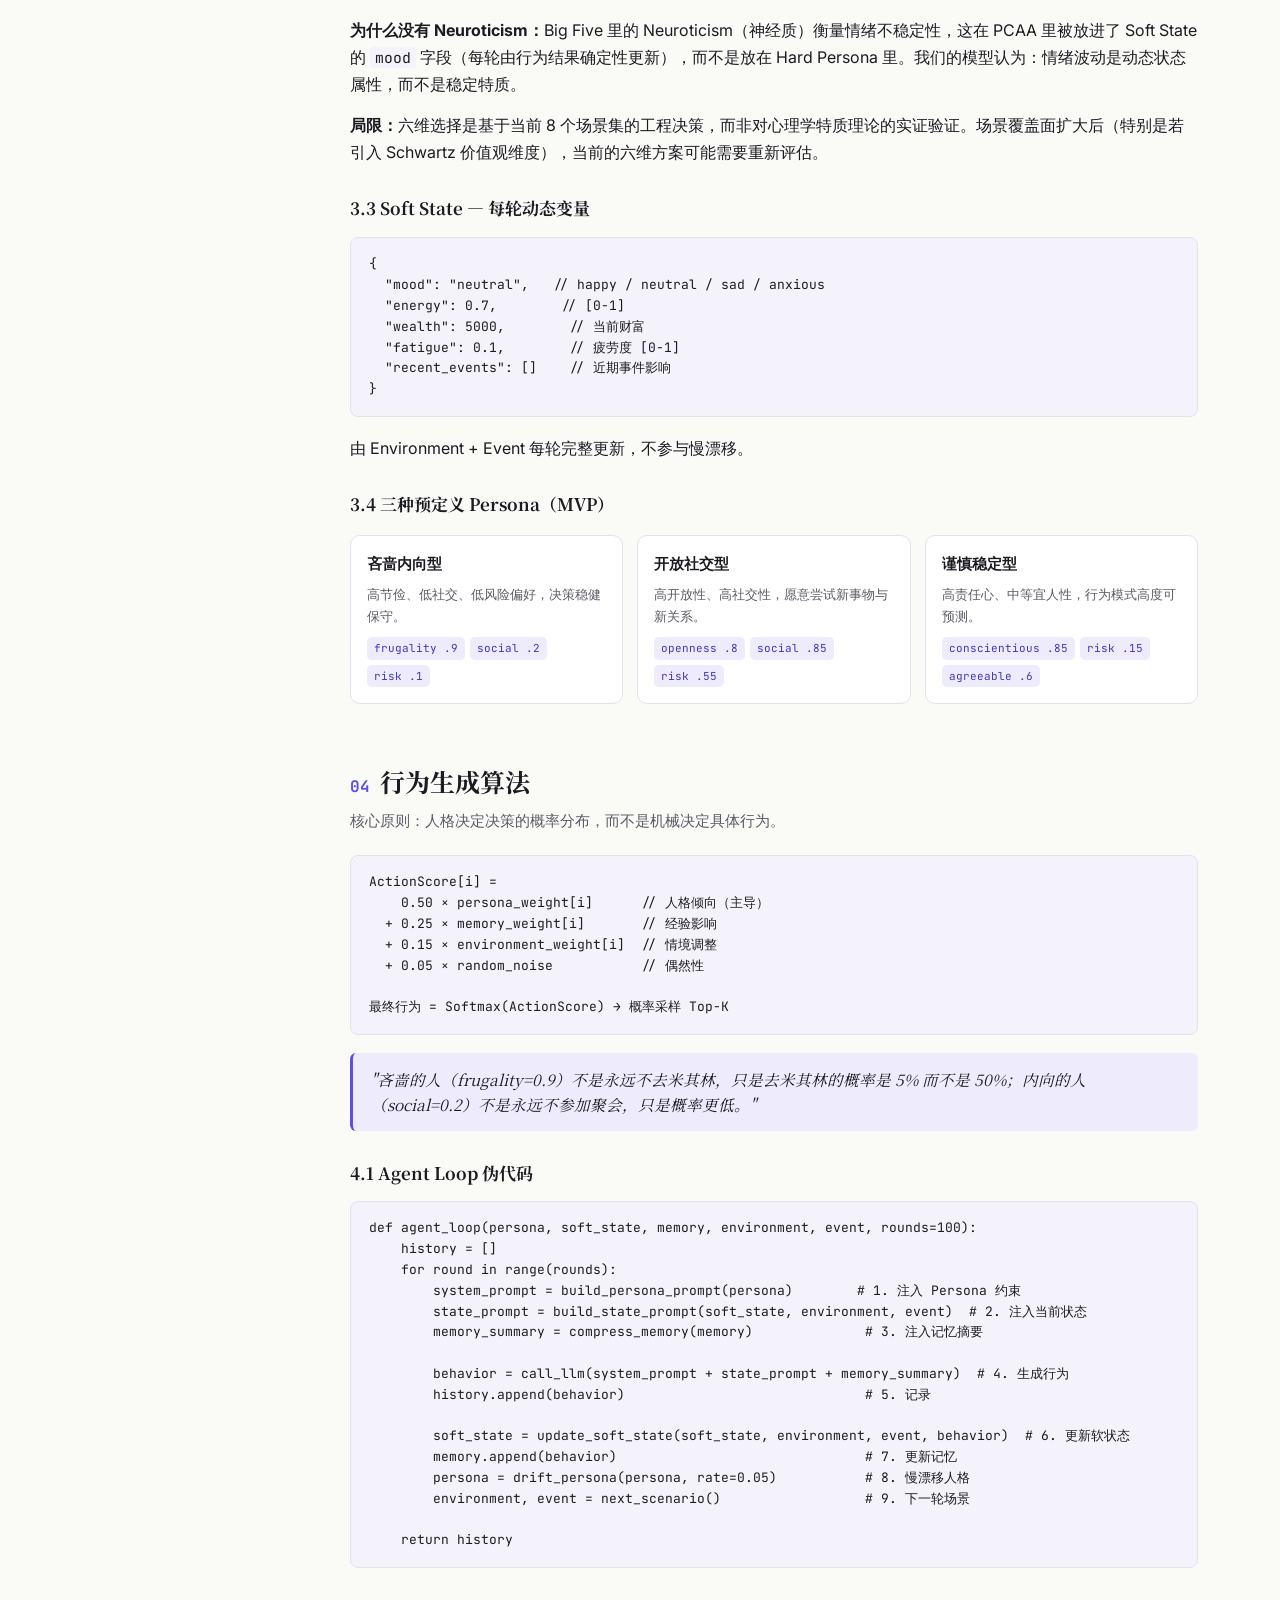
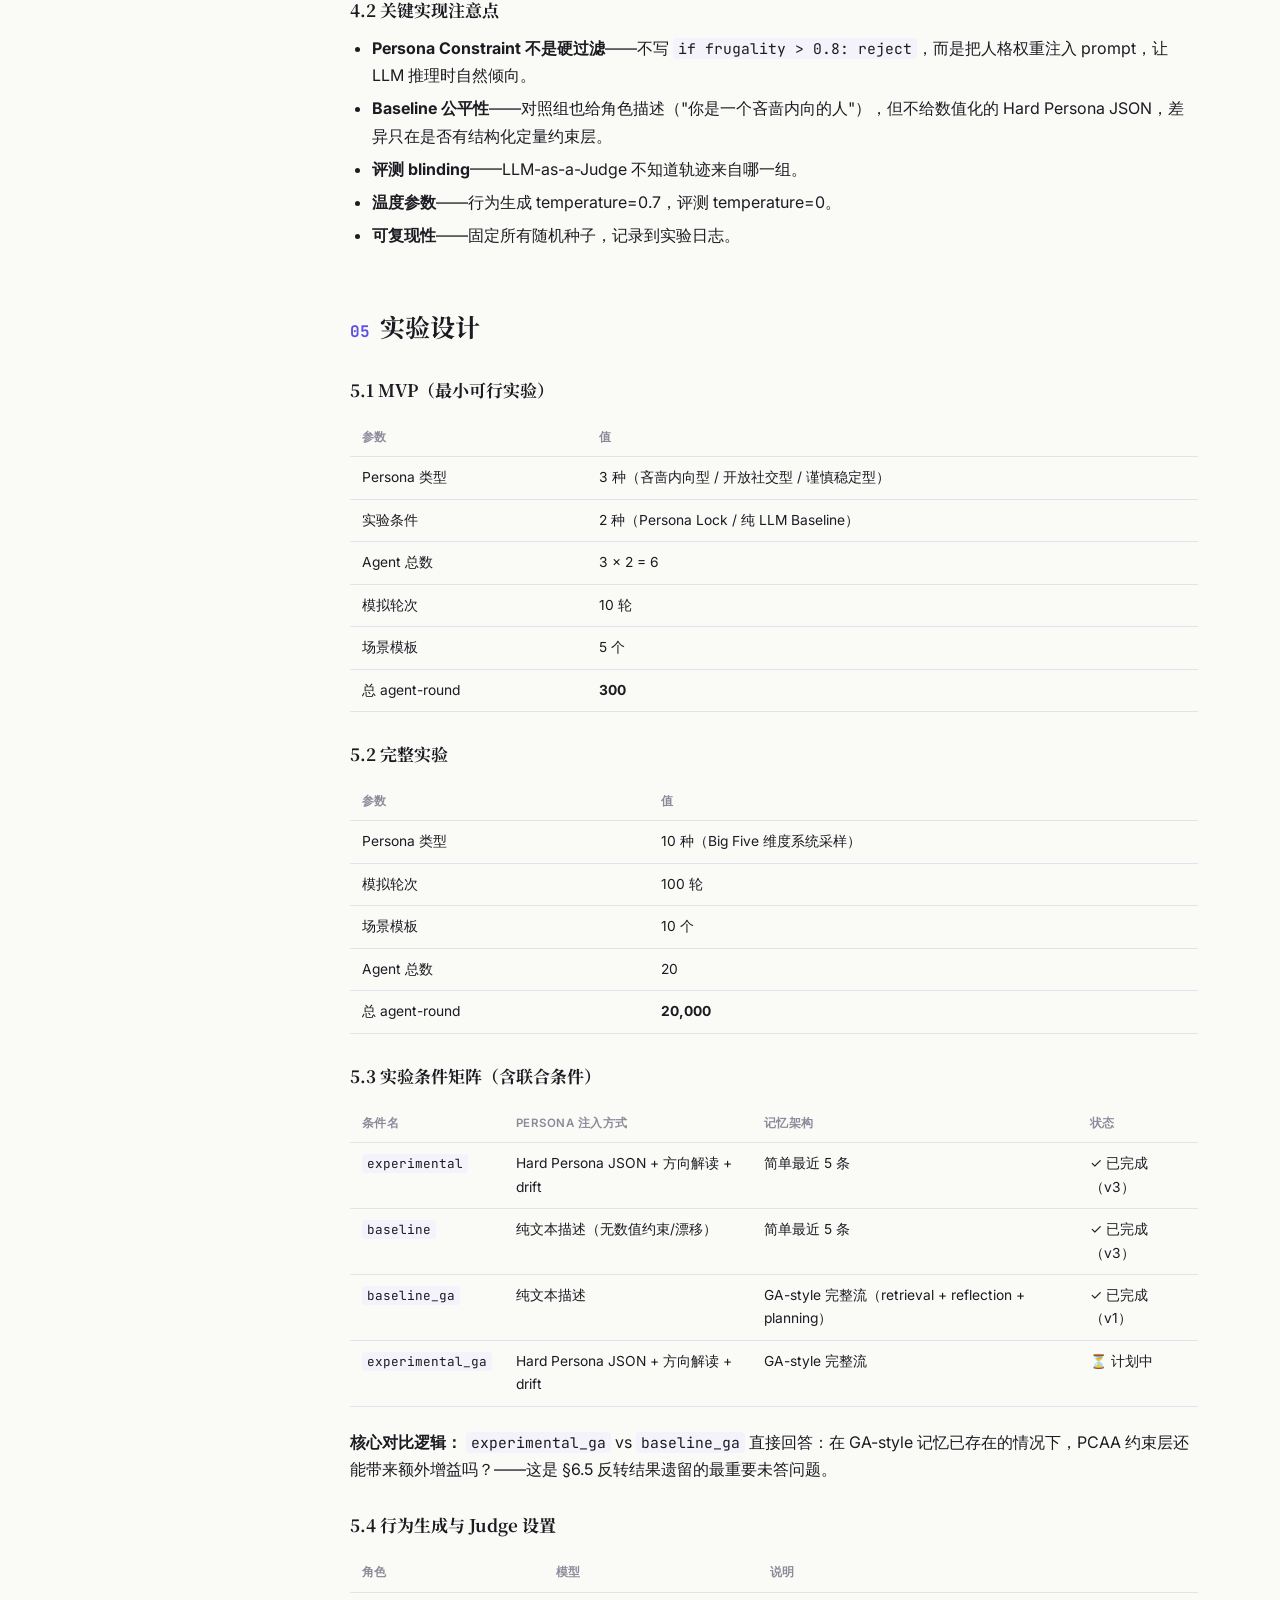
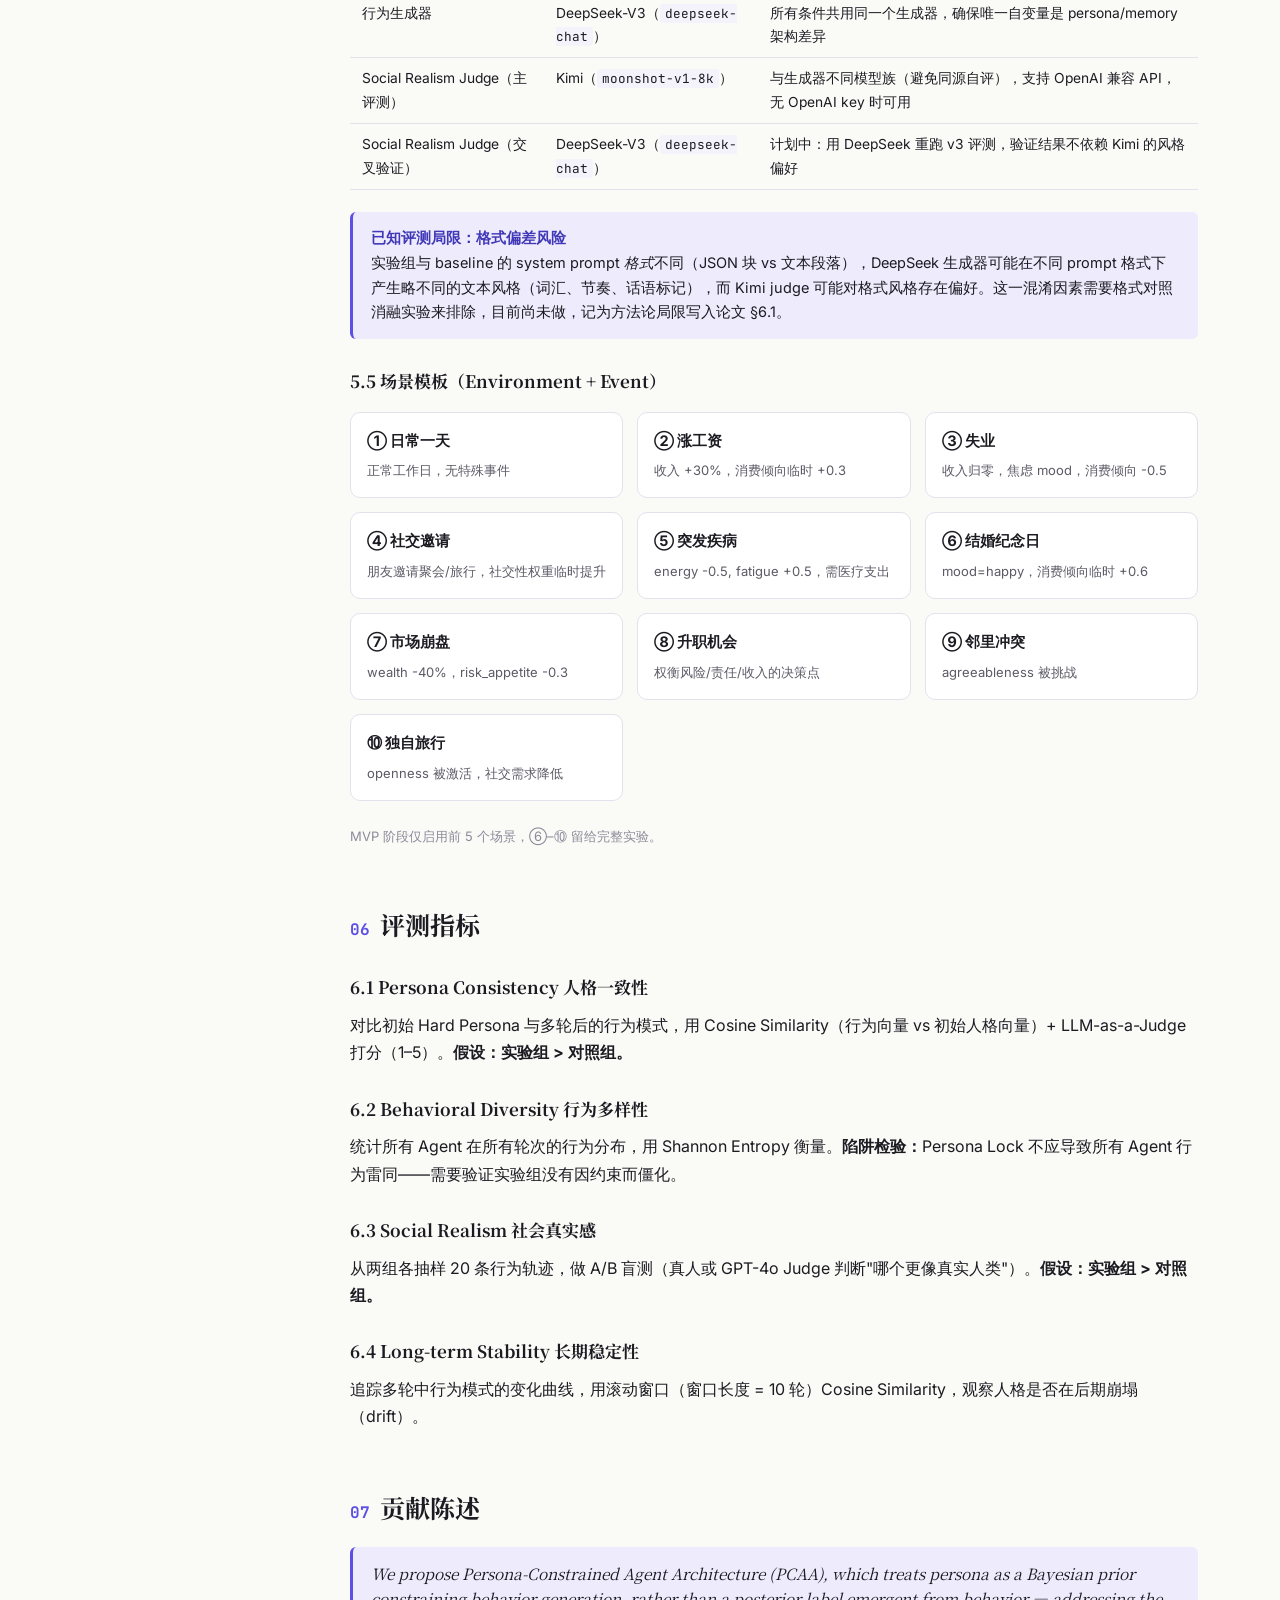
==== commit ef86bfab: "Clean up section labels and meta-language for projection use Remove parenthetical notes like (技术概念平语" ====
--- a/docs/index.html
+++ b/docs/index.html
@@ -80,7 +80,7 @@
 
         <!-- 2. 方案架构 -->
         <div style="background:#fff;border-radius:12px;padding:24px 28px;box-shadow:0 2px 12px rgba(91,79,229,.08);">
-          <div style="font-size:12px;font-weight:700;letter-spacing:.1em;color:var(--accent);margin-bottom:14px;">ARCHITECTURE · 我设计了什么（技术概念平语言版）</div>
+          <div style="font-size:12px;font-weight:700;letter-spacing:.1em;color:var(--accent);margin-bottom:14px;">ARCHITECTURE · 核心架构设计</div>
 
           <p style="margin:0 0 16px;font-size:15px;">PCAA 的核心是两层人格模型，分别控制"长期稳定性"和"短期波动"：</p>
 
@@ -119,11 +119,11 @@
 
         <!-- 3. 实验设计 -->
         <div style="background:#fff;border-radius:12px;padding:24px 28px;box-shadow:0 2px 12px rgba(91,79,229,.08);">
-          <div style="font-size:12px;font-weight:700;letter-spacing:.1em;color:var(--accent);margin-bottom:14px;">METHODOLOGY · 实验设计（怎么验证，为什么这样验证）</div>
+          <div style="font-size:12px;font-weight:700;letter-spacing:.1em;color:var(--accent);margin-bottom:14px;">METHODOLOGY · 实验设计</div>
 
           <p style="margin:0 0 14px;font-size:15px;"><b>场景设计：</b>5 个日常生活场景（月薪变化、失业冲击、朋友邀约、冲动消费诱惑、突发疾病），每个场景提供 3–4 个行动选项（如"涨工资后立刻储蓄 / 犒劳自己消费 / 装作没事"）。每位 Agent 循环经历所有场景，称为一"轮"（Round）。</p>
 
-          <p style="margin:0 0 14px;font-size:15px;"><b>6 个人物原型（Persona）：</b></p>
+          <p style="margin:0 0 14px;font-size:15px;"><b>6 个人物原型：</b></p>
           <div style="display:grid;grid-template-columns:1fr 1fr;gap:8px;margin-bottom:16px;font-size:13px;">
             <div style="background:var(--bg-alt);border-radius:8px;padding:10px 12px;"><b>frugal_introvert</b> — 节俭内向者（节俭0.9，社交0.1）</div>
             <div style="background:var(--bg-alt);border-radius:8px;padding:10px 12px;"><b>open_social</b> — 开放外向者（开放0.85，社交0.8）</div>
@@ -133,7 +133,7 @@
             <div style="background:var(--bg-alt);border-radius:8px;padding:10px 12px;"><b>easygoing_drifter</b> — 随遇而安者（各维度接近中间值0.5）</div>
           </div>
 
-          <p style="margin:0 0 14px;font-size:15px;"><b>评测方式——LLM-as-Judge 双盲配对比较（Social Realism）：</b></p>
+          <p style="margin:0 0 14px;font-size:15px;"><b>评测方式——双盲配对比较：</b></p>
           <div style="background:var(--code-bg);border-radius:8px;padding:14px 18px;font-size:13px;margin-bottom:12px;">
             把两段匿名行为轨迹（A 和 B，随机打乱哪边是 PCAA）呈现给 Judge 模型，要求它选择"哪段更像真实人类在这些情境下的自然反应"。主评模型 Kimi（moonshot-v1-8k），交叉验证 DeepSeek（deepseek-chat）。每对人格进行 3 次独立评测，共 6 personas × 3 = 18 次比较。
           </div>
@@ -142,7 +142,7 @@
 
         <!-- 4. 五轮实验 -->
         <div style="background:#fff;border-radius:12px;padding:24px 28px;box-shadow:0 2px 12px rgba(91,79,229,.08);">
-          <div style="font-size:12px;font-weight:700;letter-spacing:.1em;color:var(--accent);margin-bottom:16px;">EXPERIMENTS · 五轮实验迭代（每轮：做了什么 → 发现了什么 → 调整了什么）</div>
+          <div style="font-size:12px;font-weight:700;letter-spacing:.1em;color:var(--accent);margin-bottom:16px;">EXPERIMENTS · 五轮实验迭代</div>
           <div style="display:flex;flex-direction:column;gap:20px;">
 
             <div style="border-left:3px solid var(--accent);padding-left:16px;">
@@ -150,14 +150,14 @@
               <p style="margin:0 0 6px;font-size:13px;color:var(--ink-soft);"><b>做了什么：</b>让 PCAA（数值先验）和 Baseline（文字描述人格，如"你是一个非常节俭的人"）各自跑 10 轮，比较行为轨迹。</p>
               <p style="margin:0 0 6px;font-size:13px;color:var(--ink-soft);"><b>关键 Bug：</b>发现人格漂移公式被错误地按每个 timestep 触发（50次/agent），而应该是每完整经历 5 个场景后触发一次（10次/agent）。50 次漂移后 <code>0.95^50 ≈ 0.08</code>，初始人格几乎被冲掉。修复后改为每轮平均 5 个场景的行为信号再做一次漂移。</p>
               <p style="margin:0 0 6px;font-size:13px;color:var(--ink-soft);"><b>另一个关键发现：</b>Prompt 设计问题——把人格数值写成"规则"（"你必须……"）时，LLM 把 0.2 当成正整数 2 来理解，高消费者反而变成极度节俭。改为"概率先验"框架（"0 代表从不，1 代表总是"）后行为方向正确。</p>
-              <div style="background:#f0faf6;border-radius:8px;padding:10px 14px;font-size:13px;font-weight:600;color:var(--good);">v3 结果（101 次比较，6 个 persona）：PCAA 56% vs Baseline 28%，平局 17%。两个 Judge 一致。✓</div>
+              <div style="background:#f0faf6;border-radius:8px;padding:10px 14px;font-size:13px;font-weight:600;color:var(--good);">结果（101 次评测，6 个人物原型）：PCAA 56% vs Baseline 28%，平局 17%，Kimi 与 DeepSeek 方向一致 ✓</div>
             </div>
 
             <div style="border-left:3px solid var(--accent);padding-left:16px;">
               <div style="font-weight:700;font-size:14px;margin-bottom:6px;">轮次 2：给 Baseline 配上 GA 式记忆 — 诚实检验</div>
               <p style="margin:0 0 6px;font-size:13px;color:var(--ink-soft);"><b>做了什么：</b>把对照组升级为更接近 Stanford Generative Agents 的完整记忆系统（<b>GA 式记忆</b> = memory stream 记忆流 + relevance 相关检索 + reflection 定期反思 + planning 每轮提前规划）。这是为了分清"PCAA 赢是因为人格约束，还是因为记忆架构更好"。</p>
               <p style="margin:0 0 6px;font-size:13px;color:var(--ink-soft);">
-                <b>GA 式记忆通俗解释：</b>类比人的记忆方式——① 把每件事都存下来（记忆流）；② 遇到新场景时优先想起"最近发生的、重要的、和当前情况最相关的"（检索公式：时间衰减 × 重要性 × 相关性）；③ 积累到一定量后做一次总结反思；④ 每轮开始前先想想"我今天打算怎么做"。比简单的"只记最近 5 件事"复杂得多。
+                <b>GA 式记忆是什么：</b>类比人的记忆方式——① 把每件事都存下来（记忆流）；② 遇到新场景时优先想起"最近发生的、重要的、和当前情况最相关的"（检索公式：时间衰减 × 重要性 × 相关性）；③ 积累到一定量后做一次总结反思；④ 每轮开始前先想想"我今天打算怎么做"。比简单的"只记最近 5 件事"复杂得多。
               </p>
               <div style="background:#fff8f8;border-radius:8px;padding:10px 14px;font-size:13px;font-weight:600;color:var(--bad);">结果：PCAA 44% vs baseline_ga 56%。优势反转。说明原先的优势中有相当部分来自记忆架构差异而非人格约束本身。</div>
               <p style="margin:6px 0 0;font-size:13px;color:var(--ink-soft);">这是这个研究最诚实也最重要的发现——面对真正的强 baseline，不能靠简单比较来证明价值。</p>
@@ -234,7 +234,7 @@
             </table>
           </div>
           <div style="display:grid;gap:8px;">
-            <div style="font-size:13px;padding:11px 16px;background:var(--accent-soft);border-left:3px solid var(--accent);border-radius:0 8px 8px 0;"><b>怎么解读这些百分比？</b>在每次盲评中，Judge 从两段匿名轨迹里选一段"更像真实人类"。56% 意味着在 56% 的配对比较中 PCAA 胜出，远高于随机猜测的 50%（有平局稀释后的有效胜率约 67%，在决出胜者的比较中）。89% 意味着 20 轮时几乎每次都选 PCAA——随轮次增加，人格差异越来越显著。</div>
+            <div style="font-size:13px;padding:11px 16px;background:var(--accent-soft);border-left:3px solid var(--accent);border-radius:0 8px 8px 0;"><b>如何读这些数字：</b>每次盲评中，Judge 从两段匿名轨迹里选出"更像真实人类"的那段。56% 意味着超过一半的配对里 PCAA 胜出；排除平局后决出胜负的比较中有效胜率约 67%。89% 意味着 20 轮时几乎每次都选 PCAA——轮次越长，人格差异越显著。</div>
             <div style="font-size:13px;padding:11px 16px;background:var(--accent-soft);border-left:3px solid var(--accent);border-radius:0 8px 8px 0;"><b>最重要的规律：</b>PCAA 约束层的价值与它填补的"信息缺口"成正比。当对照组记忆系统很弱时，人格数值先验提供了大量"这个人是谁"的信息（优势明显）；当对照组也有丰富记忆时，这个信息差缩小（优势下降）。<b>但整合式（experimental_pga）说明：人格先验渗透进记忆系统内部时，两者能协同而非竞争。</b></div>
             <div style="font-size:13px;padding:11px 16px;background:#fff8f8;border-left:3px solid var(--bad);border-radius:0 8px 8px 0;"><b>最大的未解问题：</b>Kimi 和 DeepSeek 在某些 persona 上评判方向完全相反（如 cautious_stable 一个给 3:0，另一个给 0:3）。这说明"社会真实感"本身是个主观指标，不同模型有不同的"什么叫像真实人"的内隐标准。这是方法论的局限，不是 PCAA 本身的问题——解决方案是引入第三个裁判家族和人工标注。</div>
           </div>
@@ -242,7 +242,7 @@
 
         <!-- 6. 三个最重要的 insight -->
         <div style="background:#fff;border-radius:12px;padding:24px 28px;box-shadow:0 2px 12px rgba(91,79,229,.08);">
-          <div style="font-size:12px;font-weight:700;letter-spacing:.1em;color:var(--accent);margin-bottom:14px;">INSIGHTS · 我学到了什么（三个值得迁移的 PM 思维）</div>
+          <div style="font-size:12px;font-weight:700;letter-spacing:.1em;color:var(--accent);margin-bottom:14px;">INSIGHTS · 三个核心洞察</div>
           <div style="display:grid;gap:14px;">
             <div style="display:grid;grid-template-columns:auto 1fr;gap:14px;align-items:start;">
               <div style="font-size:22px;">💡</div>
@@ -289,7 +289,7 @@
 
         <!-- 8. 局限性 + 下一步 -->
         <div style="background:#fff;border-radius:12px;padding:24px 28px;box-shadow:0 2px 12px rgba(91,79,229,.08);">
-          <div style="font-size:12px;font-weight:700;letter-spacing:.1em;color:var(--accent);margin-bottom:14px;">LIMITS &amp; NEXT · 诚实的局限性 + 接下来要做什么</div>
+          <div style="font-size:12px;font-weight:700;letter-spacing:.1em;color:var(--accent);margin-bottom:14px;">LIMITS &amp; NEXT · 局限性与下一步</div>
           <div style="display:grid;gap:10px;margin-bottom:20px;font-size:13px;">
             <div style="padding:10px 14px;background:#fff8f8;border-left:3px solid var(--bad);border-radius:0 8px 8px 0;"><b>样本量：</b>每次评测 18 次配对比较（6 persona × 3 窗口）。在统计上属于探索性研究（pilot study），结论方向可信，具体数字不应过度解读。</div>
             <div style="padding:10px 14px;background:#fff8f8;border-left:3px solid var(--bad);border-radius:0 8px 8px 0;"><b>评测主观性：</b>LLM Judge 的"社会真实感"判断与人的判断未经校准。两个 Judge 模型在部分 persona 上完全逆转，说明该指标存在模型偏差，需要人工标注作为锚点。</div>
